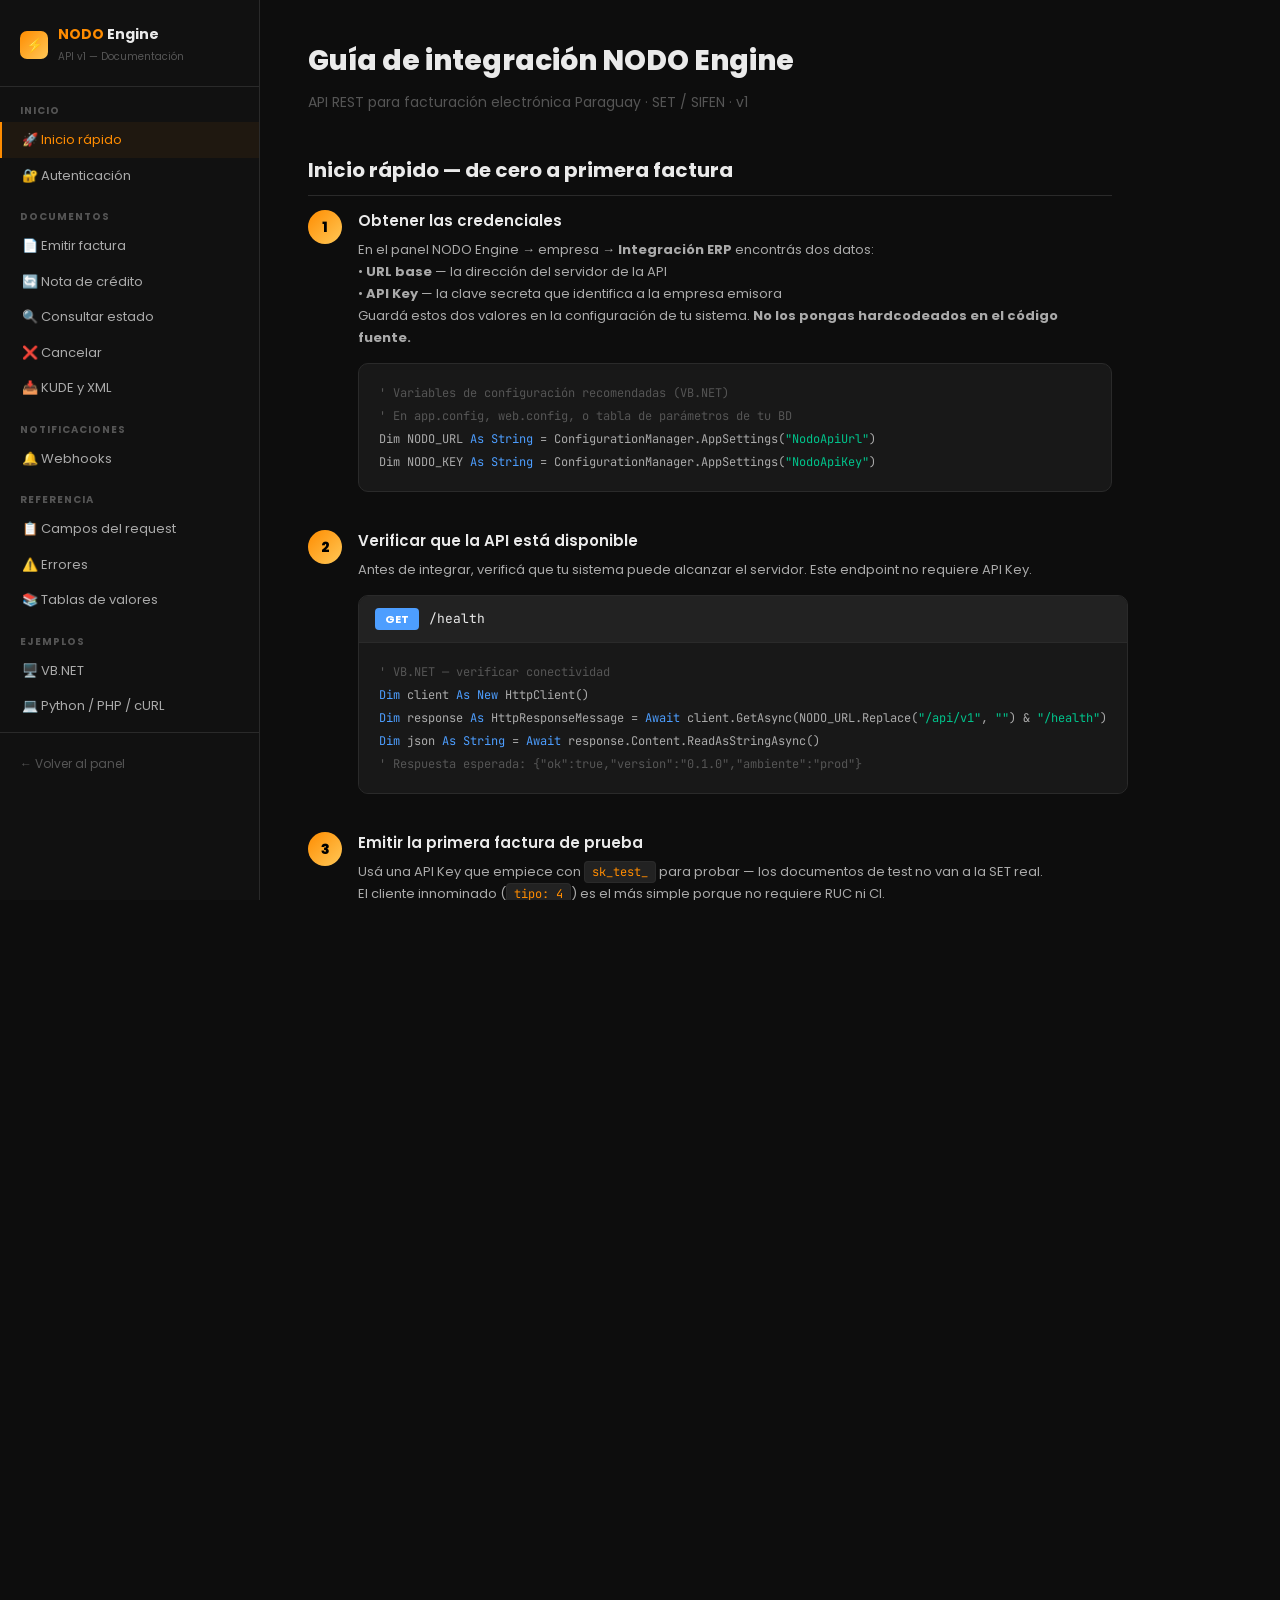
==== integracion.html @ 3a56aa14 "23212 123123123" ====
<!DOCTYPE html>
<html lang="es" data-theme="dark">
<head>
<meta charset="UTF-8">
<meta name="viewport" content="width=device-width, initial-scale=1.0">
<title>NODO Engine — Guía de integración para desarrolladores</title>
<link rel="stylesheet" href="../css/theme.css">
<link rel="stylesheet" href="../css/base.css">
<link rel="stylesheet" href="../css/layout.css">
<style>
body { overflow:auto }
.doc-layout { display:flex; min-height:100vh }
.doc-sidebar {
  width:260px; flex-shrink:0;
  background:var(--bg2); border-right:1px solid var(--border);
  position:sticky; top:0; height:100vh; overflow-y:auto;
  padding:24px 0;
}
.doc-sidebar-logo {
  padding:0 20px 20px; border-bottom:1px solid var(--border);
  font-weight:700; font-size:14px; display:flex; align-items:center; gap:10px;
}
.doc-sidebar-logo span { color:var(--orange) }
.doc-nav-group { padding:16px 20px 4px; font-size:10px; font-weight:700;
  color:var(--text3); text-transform:uppercase; letter-spacing:.1em }
.doc-nav-item {
  display:block; padding:8px 20px; font-size:13px; color:var(--text2);
  cursor:pointer; border-left:2px solid transparent; transition:.12s;
  text-decoration:none;
}
.doc-nav-item:hover { color:var(--text); background:var(--bg3) }
.doc-nav-item.on { color:var(--orange); border-left-color:var(--orange); background:rgba(255,140,0,.06) }
.doc-content { flex:1; max-width:900px; padding:40px 48px 80px; }
.doc-section { display:none }
.doc-section.on { display:block }
h1 { font-size:28px; font-weight:800; margin-bottom:8px }
h2 { font-size:20px; font-weight:700; margin:40px 0 14px; padding-bottom:10px;
  border-bottom:1px solid var(--border) }
h3 { font-size:15px; font-weight:600; margin:24px 0 10px; color:var(--text) }
h4 { font-size:13px; font-weight:600; margin:18px 0 8px; color:var(--text2) }
p { font-size:14px; color:var(--text2); line-height:1.8; margin-bottom:14px }
ul,ol { padding-left:20px; margin-bottom:14px }
li { font-size:14px; color:var(--text2); line-height:1.9; margin-bottom:2px }
li strong { color:var(--text) }
a { color:var(--orange) }
code {
  font-family:'JetBrains Mono',monospace; font-size:12px;
  background:var(--bg4); border:1px solid var(--border);
  border-radius:4px; padding:2px 7px; color:var(--orange)
}
.endpoint {
  background:var(--bg3); border:1px solid var(--border);
  border-radius:10px; overflow:hidden; margin:14px 0
}
.endpoint-head {
  display:flex; align-items:center; gap:10px;
  padding:12px 16px; border-bottom:1px solid var(--border);
  background:var(--bg4)
}
.method {
  font-size:11px; font-weight:700; padding:3px 10px; border-radius:4px
}
.method-post { background:var(--orange); color:#000 }
.method-get  { background:var(--blue);   color:#fff }
.method-del  { background:var(--red);    color:#fff }
.endpoint-url { font-family:'JetBrains Mono',monospace; font-size:13px; color:var(--text) }
pre {
  background:var(--bg3); border:1px solid var(--border);
  border-radius:10px; padding:18px 20px;
  font-family:'JetBrains Mono',monospace; font-size:12px;
  line-height:1.9; color:var(--text2); overflow-x:auto; margin:14px 0
}
pre.in-endpoint { margin:0; border:none; border-radius:0; background:var(--bg3) }
.c  { color:var(--text3) }
.k  { color:var(--blue) }
.s  { color:var(--green) }
.n  { color:var(--orange) }
.kw { color:#C792EA }
table { width:100%; border-collapse:collapse; margin:14px 0; font-size:13px }
thead th { text-align:left; padding:10px 14px; font-size:11px; font-weight:700;
  text-transform:uppercase; letter-spacing:.06em; color:var(--text3);
  background:var(--bg4); border-bottom:1px solid var(--border) }
tbody td { padding:11px 14px; border-bottom:1px solid var(--border); color:var(--text2); line-height:1.6 }
tbody tr:last-child td { border-bottom:none }
.badge-req { background:rgba(255,77,77,.15); color:var(--red);
  font-size:11px; padding:2px 7px; border-radius:4px; font-weight:600 }
.badge-opt { background:var(--bg4); color:var(--text3);
  font-size:11px; padding:2px 7px; border-radius:4px }
.info { background:var(--blue-bg); border:1px solid rgba(77,158,255,.2);
  border-radius:8px; padding:14px 16px; margin:14px 0; font-size:13px;
  color:var(--text2); line-height:1.7 }
.warn { background:var(--yellow-bg); border:1px solid rgba(255,200,87,.2);
  border-radius:8px; padding:14px 16px; margin:14px 0; font-size:13px;
  color:var(--text2); line-height:1.7 }
.ok   { background:var(--green-bg); border:1px solid rgba(0,196,140,.2);
  border-radius:8px; padding:14px 16px; margin:14px 0; font-size:13px;
  color:var(--text2); line-height:1.7 }
.err  { background:var(--red-bg); border:1px solid rgba(255,77,77,.2);
  border-radius:8px; padding:14px 16px; margin:14px 0; font-size:13px;
  color:var(--text2); line-height:1.7 }
.step { display:flex; gap:16px; margin-bottom:24px; align-items:flex-start }
.step-num {
  width:34px; height:34px; border-radius:50%; flex-shrink:0;
  background:linear-gradient(135deg,var(--orange),#FFC857);
  display:flex; align-items:center; justify-content:center;
  font-weight:800; font-size:14px; color:#000
}
.step-body { flex:1 }
.step-title { font-size:15px; font-weight:600; margin-bottom:6px }
.step-desc  { font-size:13px; color:var(--text2); line-height:1.7 }
.topbar {
  position:sticky; top:0; z-index:10;
  background:var(--bg2); border-bottom:1px solid var(--border);
  padding:0 20px; height:52px;
  display:flex; align-items:center; gap:14px
}
.topbar-title { font-size:13px; font-weight:600; color:var(--text) }
.topbar-back { font-size:12px; color:var(--text3); text-decoration:none }
.topbar-back:hover { color:var(--text) }
.lang-tabs { display:flex; gap:0; margin-bottom:0; border-bottom:1px solid var(--border) }
.lang-tab {
  padding:8px 16px; font-size:12px; font-weight:500; cursor:pointer;
  color:var(--text3); border-bottom:2px solid transparent; transition:.12s
}
.lang-tab:hover { color:var(--text2) }
.lang-tab.on { color:var(--orange); border-bottom-color:var(--orange) }
.lang-pane { display:none }
.lang-pane.on { display:block }
</style>
</head>
<body>

<div class="doc-layout">

  <!-- SIDEBAR -->
  <nav class="doc-sidebar">
    <div class="doc-sidebar-logo">
      <div style="width:28px;height:28px;background:linear-gradient(135deg,#FF8C00,#FFC857);border-radius:7px;display:flex;align-items:center;justify-content:center;font-size:14px">⚡</div>
      <div><span>NODO</span> Engine<br><span style="font-size:10px;font-weight:400;color:var(--text3)">API v1 — Documentación</span></div>
    </div>

    <div class="doc-nav-group">Inicio</div>
    <a class="doc-nav-item on" onclick="showSection('s-inicio')">🚀 Inicio rápido</a>
    <a class="doc-nav-item" onclick="showSection('s-auth')">🔐 Autenticación</a>

    <div class="doc-nav-group">Documentos</div>
    <a class="doc-nav-item" onclick="showSection('s-factura')">📄 Emitir factura</a>
    <a class="doc-nav-item" onclick="showSection('s-nc')">🔄 Nota de crédito</a>
    <a class="doc-nav-item" onclick="showSection('s-consultar')">🔍 Consultar estado</a>
    <a class="doc-nav-item" onclick="showSection('s-cancelar')">❌ Cancelar</a>
    <a class="doc-nav-item" onclick="showSection('s-kude')">📥 KUDE y XML</a>

    <div class="doc-nav-group">Notificaciones</div>
    <a class="doc-nav-item" onclick="showSection('s-webhook')">🔔 Webhooks</a>

    <div class="doc-nav-group">Referencia</div>
    <a class="doc-nav-item" onclick="showSection('s-campos')">📋 Campos del request</a>
    <a class="doc-nav-item" onclick="showSection('s-errores')">⚠️ Errores</a>
    <a class="doc-nav-item" onclick="showSection('s-tipos')">📚 Tablas de valores</a>

    <div class="doc-nav-group">Ejemplos</div>
    <a class="doc-nav-item" onclick="showSection('s-vbnet')">🖥️ VB.NET</a>
    <a class="doc-nav-item" onclick="showSection('s-otros')">💻 Python / PHP / cURL</a>

    <div style="padding:20px;margin-top:8px;border-top:1px solid var(--border)">
      <a href="../panel.html" style="font-size:12px;color:var(--text3)">← Volver al panel</a>
    </div>
  </nav>

  <!-- CONTENT -->
  <main class="doc-content">

    <!-- ══════════════════════════ INICIO RÁPIDO ══════════════════════════ -->
    <div class="doc-section on" id="s-inicio">
      <h1>Guía de integración NODO Engine</h1>
      <p style="color:var(--text3);margin-bottom:32px">API REST para facturación electrónica Paraguay · SET / SIFEN · v1</p>

      <h2>Inicio rápido — de cero a primera factura</h2>

      <div class="step">
        <div class="step-num">1</div>
        <div class="step-body">
          <div class="step-title">Obtener las credenciales</div>
          <div class="step-desc">
            En el panel NODO Engine → empresa → <strong>Integración ERP</strong> encontrás dos datos:<br>
            • <strong>URL base</strong> — la dirección del servidor de la API<br>
            • <strong>API Key</strong> — la clave secreta que identifica a la empresa emisora<br>
            Guardá estos dos valores en la configuración de tu sistema. <strong>No los pongas hardcodeados en el código fuente.</strong>
          </div>
          <pre>
<span class="c">' Variables de configuración recomendadas (VB.NET)</span>
<span class="c">' En app.config, web.config, o tabla de parámetros de tu BD</span>
Dim NODO_URL <span class="k">As String</span> = ConfigurationManager.AppSettings(<span class="s">"NodoApiUrl"</span>)
Dim NODO_KEY <span class="k">As String</span> = ConfigurationManager.AppSettings(<span class="s">"NodoApiKey"</span>)</pre>
        </div>
      </div>

      <div class="step">
        <div class="step-num">2</div>
        <div class="step-body">
          <div class="step-title">Verificar que la API está disponible</div>
          <div class="step-desc">Antes de integrar, verificá que tu sistema puede alcanzar el servidor. Este endpoint no requiere API Key.</div>
          <div class="endpoint">
            <div class="endpoint-head">
              <span class="method method-get">GET</span>
              <span class="endpoint-url">/health</span>
            </div>
            <pre class="in-endpoint">
<span class="c">' VB.NET — verificar conectividad</span>
<span class="k">Dim</span> client <span class="k">As New</span> HttpClient()
<span class="k">Dim</span> response <span class="k">As</span> HttpResponseMessage = <span class="k">Await</span> client.GetAsync(NODO_URL.Replace(<span class="s">"/api/v1"</span>, <span class="s">""</span>) & <span class="s">"/health"</span>)
<span class="k">Dim</span> json <span class="k">As String</span> = <span class="k">Await</span> response.Content.ReadAsStringAsync()
<span class="c">' Respuesta esperada: {"ok":true,"version":"0.1.0","ambiente":"prod"}</span></pre>
          </div>
        </div>
      </div>

      <div class="step">
        <div class="step-num">3</div>
        <div class="step-body">
          <div class="step-title">Emitir la primera factura de prueba</div>
          <div class="step-desc">
            Usá una API Key que empiece con <code>sk_test_</code> para probar — los documentos de test no van a la SET real.<br>
            El cliente innominado (<code>tipo: 4</code>) es el más simple porque no requiere RUC ni CI.
          </div>
          <pre>
<span class="c">' VB.NET — factura mínima de prueba</span>
<span class="k">Dim</span> json <span class="k">As String</span> = <span class="s">"{""tipoDocumento"":1,""cliente"":{""tipo"":4},""items"":[{""descripcion"":""Prueba"",""cantidad"":1,""precioUnitario"":100000,""precioTotal"":100000,""tasaIVA"":10}],""referenciaExterna"":""PRUEBA-001""}"</span>
<span class="k">Dim</span> result <span class="k">As</span> JObject = <span class="k">Await</span> NodoPost(<span class="s">"/documentos/erp"</span>, json)
MessageBox.Show(<span class="s">"Estado: "</span> & result(<span class="s">"data"</span>)(<span class="s">"estado"</span>).ToString())</pre>
        </div>
      </div>

      <div class="step">
        <div class="step-num">4</div>
        <div class="step-body">
          <div class="step-title">Guardar el CDC y verificar el resultado</div>
          <div class="step-desc">
            Si el documento fue aprobado, la respuesta tiene un <code>cdc</code> de 44 dígitos. <strong>Guardalo en tu base de datos</strong> — es el identificador oficial ante la SET.
          </div>
          <pre>
<span class="c">' Estructura de respuesta exitosa</span>
{
  <span class="s">"ok"</span>: <span class="k">true</span>,
  <span class="s">"data"</span>: {
    <span class="s">"cdc"</span>:           <span class="s">"01803778760001002000001..."</span>,  <span class="c">// ← GUARDAR EN BD (44 dígitos)</span>
    <span class="s">"numero"</span>:        <span class="s">"001-002-0000001"</span>,            <span class="c">// Número visible en el KUDE</span>
    <span class="s">"estado"</span>:        <span class="s">"aprobado"</span>,                   <span class="c">// aprobado | rechazado | pendiente</span>
    <span class="s">"sifen_codigo"</span>:  <span class="s">"0260"</span>,                       <span class="c">// 0260 = SET aprobó</span>
    <span class="s">"sifen_mensaje"</span>: <span class="s">"Documento aprobado"</span>
  }
}</pre>
        </div>
      </div>

      <div class="ok">
        <strong>✅ Si llegaste hasta acá, la integración básica está funcionando.</strong> Navegá por el menú de la izquierda para ver todos los endpoints en detalle, el manejo de errores y los ejemplos completos en VB.NET.
      </div>
    </div>

    <!-- ══════════════════════════ AUTENTICACIÓN ══════════════════════════ -->
    <div class="doc-section" id="s-auth">
      <h1>Autenticación</h1>

      <p>Todos los endpoints (excepto <code>/health</code>) requieren una API Key válida. La clave se envía como header HTTP en cada request.</p>

      <h3>Header obligatorio</h3>
      <pre>X-API-Key: sk_live_XXXXXXXXXXXXXXXX</pre>

      <div class="warn">
        <strong>⚠️ La API Key es secreta.</strong> No la incluyas en logs, no la expongas en el frontend web, no la hardcodees en el código fuente. Guardala en variables de entorno, app.config cifrado, o una tabla de parámetros de tu base de datos.
      </div>

      <h3>Tipos de API Key</h3>
      <table>
        <thead><tr><th>Prefijo</th><th>Ambiente</th><th>Descripción</th></tr></thead>
        <tbody>
          <tr><td><code>sk_test_</code></td><td>Test / Pruebas</td><td>Los documentos se validan localmente pero NO se envían a la SET. Usar para desarrollo y pruebas de integración.</td></tr>
          <tr><td><code>sk_live_</code></td><td>Producción</td><td>Los documentos se envían a la SET real y quedan registrados oficialmente. Usar solo cuando la integración esté probada.</td></tr>
        </tbody>
      </table>

      <h3>Implementación en VB.NET</h3>
      <p>Lo más práctico es crear una clase helper que maneje todas las llamadas a la API:</p>
      <pre>
<span class="c">' NodoApiClient.vb — Clase helper para llamadas a NODO Engine</span>
<span class="k">Imports</span> System.Net.Http
<span class="k">Imports</span> System.Net.Http.Headers
<span class="k">Imports</span> Newtonsoft.Json.Linq

<span class="k">Public Class</span> NodoApiClient

    <span class="k">Private Shared ReadOnly</span> _http <span class="k">As New</span> HttpClient()
    <span class="k">Private Shared</span> _baseUrl <span class="k">As String</span>
    <span class="k">Private Shared</span> _apiKey  <span class="k">As String</span>

    <span class="k">Public Shared Sub</span> Inicializar(baseUrl <span class="k">As String</span>, apiKey <span class="k">As String</span>)
        _baseUrl = baseUrl.TrimEnd(<span class="s">"/"c</span>)
        _apiKey  = apiKey
        _http.DefaultRequestHeaders.Clear()
        _http.DefaultRequestHeaders.Add(<span class="s">"X-API-Key"</span>, _apiKey)
        _http.Timeout = TimeSpan.FromSeconds(30)
    <span class="k">End Sub</span>

    <span class="c">' POST — envía JSON y retorna el objeto "data" de la respuesta</span>
    <span class="k">Public Shared Async Function</span> Post(endpoint <span class="k">As String</span>, payload <span class="k">As Object</span>) <span class="k">As Task(Of JObject)</span>
        <span class="k">Dim</span> json    <span class="k">As String</span>          = Newtonsoft.Json.JsonConvert.SerializeObject(payload)
        <span class="k">Dim</span> content <span class="k">As New</span> StringContent(json, System.Text.Encoding.UTF8, <span class="s">"application/json"</span>)
        <span class="k">Dim</span> res     <span class="k">As</span> HttpResponseMessage = <span class="k">Await</span> _http.PostAsync(_baseUrl & endpoint, content)
        <span class="k">Return Await</span> ParseResponse(res)
    <span class="k">End Function</span>

    <span class="c">' GET — retorna el objeto "data"</span>
    <span class="k">Public Shared Async Function</span> [Get](endpoint <span class="k">As String</span>) <span class="k">As Task(Of JObject)</span>
        <span class="k">Dim</span> res <span class="k">As</span> HttpResponseMessage = <span class="k">Await</span> _http.GetAsync(_baseUrl & endpoint)
        <span class="k">Return Await</span> ParseResponse(res)
    <span class="k">End Function</span>

    <span class="c">' GET binario — para descargar PDF/XML</span>
    <span class="k">Public Shared Async Function</span> GetBytes(endpoint <span class="k">As String</span>) <span class="k">As Task(Of Byte())</span>
        <span class="k">Dim</span> res <span class="k">As</span> HttpResponseMessage = <span class="k">Await</span> _http.GetAsync(_baseUrl & endpoint)
        <span class="k">If Not</span> res.IsSuccessStatusCode <span class="k">Then</span>
            <span class="k">Throw New</span> Exception(<span class="s">"Error "</span> & res.StatusCode.ToString())
        <span class="k">End If</span>
        <span class="k">Return Await</span> res.Content.ReadAsByteArrayAsync()
    <span class="k">End Function</span>

    <span class="k">Private Shared Async Function</span> ParseResponse(res <span class="k">As</span> HttpResponseMessage) <span class="k">As Task(Of JObject)</span>
        <span class="k">Dim</span> body <span class="k">As String</span> = <span class="k">Await</span> res.Content.ReadAsStringAsync()
        <span class="k">Dim</span> obj  <span class="k">As</span> JObject = JObject.Parse(body)

        <span class="c">' Si hay error HTTP (4xx, 5xx)</span>
        <span class="k">If Not</span> res.IsSuccessStatusCode <span class="k">Then</span>
            <span class="k">Dim</span> msg <span class="k">As String</span> = obj(<span class="s">"error"</span>)?.ToString() ?? res.StatusCode.ToString()
            <span class="k">Throw New</span> Exception(<span class="s">"Error API: "</span> & msg)
        <span class="k">End If</span>

        <span class="k">Return</span> obj
    <span class="k">End Function</span>

<span class="k">End Class</span>

<span class="c">' Inicializar al arrancar la aplicación (Form_Load o Sub Main):</span>
NodoApiClient.Inicializar(
    ConfigurationManager.AppSettings(<span class="s">"NodoApiUrl"</span>),
    ConfigurationManager.AppSettings(<span class="s">"NodoApiKey"</span>)
)</pre>

      <div class="info">
        <strong>Dependencia requerida:</strong> esta clase usa <code>Newtonsoft.Json</code> para manejar JSON. Instalala vía NuGet: <code>Install-Package Newtonsoft.Json</code>. También podés usar <code>System.Text.Json</code> si preferís no agregar dependencias.
      </div>
    </div>

    <!-- ══════════════════════════ FACTURA ══════════════════════════ -->
    <div class="doc-section" id="s-factura">
      <h1>Emitir una factura electrónica</h1>
      <p>Este es el endpoint principal. Recibe los datos de la transacción, genera el XML según la norma SIFEN, lo firma digitalmente con el certificado del emisor y lo envía a la SET — todo en una sola llamada sincrónica.</p>

      <div class="endpoint">
        <div class="endpoint-head">
          <span class="method method-post">POST</span>
          <span class="endpoint-url">/api/v1/documentos/erp</span>
        </div>
      </div>

      <h3>Estructura del request</h3>
      <pre>
{
  <span class="c">// ── TIPO DE DOCUMENTO ──────────────────────────────────────────────────────</span>
  <span class="s">"tipoDocumento"</span>: 1,              <span class="c">// 1=Factura, 4=Autofactura, 5=NC, 6=ND, 7=Remisión</span>

  <span class="c">// ── FECHA Y CONDICIONES ─────────────────────────────────────────────────────</span>
  <span class="s">"fecha"</span>: <span class="s">"2025-04-03T10:30:00"</span>,  <span class="c">// ISO 8601. Si se omite, se usa la hora actual</span>
  <span class="s">"moneda"</span>: <span class="s">"PYG"</span>,                 <span class="c">// PYG (defecto) | USD | BRL | EUR | ARS</span>
  <span class="s">"condicionVenta"</span>: 1,             <span class="c">// 1=Contado (defecto) | 2=Crédito</span>

  <span class="c">// ── RECEPTOR ────────────────────────────────────────────────────────────────</span>
  <span class="s">"cliente"</span>: {
    <span class="s">"tipo"</span>: 1,                      <span class="c">// 1=RUC | 2=CI | 3=Pasaporte/extranjero | 4=Innominado</span>
    <span class="s">"documento"</span>: <span class="s">"80012345-6"</span>,     <span class="c">// RUC con dígito verificador. No enviar si tipo=4</span>
    <span class="s">"razonSocial"</span>: <span class="s">"Mi Empresa SA"</span>, <span class="c">// Nombre completo. No enviar si tipo=4</span>
    <span class="s">"email"</span>: <span class="s">"fe@empresa.py"</span>,       <span class="c">// Opcional — NODO envía el KUDE por email automáticamente</span>
    <span class="s">"telefono"</span>: <span class="s">"021555000"</span>,        <span class="c">// Opcional</span>
    <span class="s">"direccion"</span>: <span class="s">"Av. Principal 123"</span> <span class="c">// Opcional</span>
  },

  <span class="c">// ── LÍNEAS DE DETALLE ────────────────────────────────────────────────────────</span>
  <span class="s">"items"</span>: [
    {
      <span class="s">"descripcion"</span>: <span class="s">"Notebook HP 15"</span>,  <span class="c">// Descripción del bien o servicio</span>
      <span class="s">"cantidad"</span>: 2,                     <span class="c">// Puede ser decimal: 1.5</span>
      <span class="s">"precioUnitario"</span>: 2500000,          <span class="c">// Sin IVA incluido. Sin decimales en PYG.</span>
      <span class="s">"precioTotal"</span>: 5000000,            <span class="c">// cantidad × precioUnitario (el motor valida coherencia)</span>
      <span class="s">"tasaIVA"</span>: 10,                     <span class="c">// 0=Exento | 5=IVA 5% | 10=IVA 10%</span>
      <span class="s">"unidadMedida"</span>: 77,                <span class="c">// 77=Unidad (defecto) | 83=Servicio | ver tabla</span>
      <span class="s">"codigoProducto"</span>: <span class="s">"NB-HP-15"</span>      <span class="c">// Opcional — código interno del ERP</span>
    },
    {
      <span class="s">"descripcion"</span>: <span class="s">"Soporte técnico"</span>,
      <span class="s">"cantidad"</span>: 1,
      <span class="s">"precioUnitario"</span>: 500000,
      <span class="s">"precioTotal"</span>: 500000,
      <span class="s">"tasaIVA"</span>: 0                      <span class="c">// Exento de IVA — mismo comprobante puede tener distintas tasas</span>
    }
  ],

  <span class="c">// ── TRAZABILIDAD ─────────────────────────────────────────────────────────────</span>
  <span class="s">"referenciaExterna"</span>: <span class="s">"FAC-2025-0042"</span>, <span class="c">// Tu ID interno — se devuelve en el webhook</span>
  <span class="s">"webhookUrl"</span>: <span class="s">"https://mi-erp.py/webhook/nodo"</span> <span class="c">// Opcional — NODO notifica aquí cuando la SET responde</span>
}</pre>

      <h3>Ejemplo completo en VB.NET</h3>
      <pre>
<span class="k">Public Async Function</span> EmitirFactura(venta <span class="k">As</span> VentaDTO) <span class="k">As Task(Of ResultadoNodo)</span>
    <span class="c">' Construir el objeto a enviar</span>
    <span class="k">Dim</span> payload = <span class="k">New</span> With {
        .tipoDocumento  = 1,
        .fecha          = venta.Fecha.ToString(<span class="s">"yyyy-MM-ddTHH:mm:ss"</span>),
        .moneda         = <span class="s">"PYG"</span>,
        .condicionVenta = <span class="k">If</span>(venta.EsCredito, 2, 1),
        .cliente = <span class="k">New</span> With {
            .tipo       = venta.TipoDocCliente,  <span class="c">' 1=RUC, 2=CI, 4=Sin doc</span>
            .documento  = venta.RucCiCliente,
            .razonSocial = venta.NombreCliente,
            .email      = venta.EmailCliente      <span class="c">' NODO envía el KUDE por email</span>
        },
        .items = venta.Detalles.Select(<span class="k">Function</span>(d) <span class="k">New</span> With {
            .descripcion    = d.Descripcion,
            .cantidad       = d.Cantidad,
            .precioUnitario = d.PrecioUnitario,
            .precioTotal    = d.PrecioTotal,
            .tasaIVA        = d.TasaIVA,          <span class="c">' 0, 5 ó 10</span>
            .codigoProducto = d.CodigoInterno
        }).ToArray(),
        .referenciaExterna = venta.NroFacturaInterno,
        .webhookUrl        = ConfigurationManager.AppSettings(<span class="s">"NodoWebhookUrl"</span>)
    }

    <span class="k">Try</span>
        <span class="k">Dim</span> respuesta = <span class="k">Await</span> NodoApiClient.Post(<span class="s">"/documentos/erp"</span>, payload)
        <span class="k">Dim</span> data      = respuesta(<span class="s">"data"</span>)

        <span class="c">' Guardar el CDC en tu BD SIEMPRE — aunque sea rechazado</span>
        <span class="k">Dim</span> resultado <span class="k">As New</span> ResultadoNodo With {
            .CDC           = data(<span class="s">"cdc"</span>).ToString(),
            .Numero        = data(<span class="s">"numero"</span>).ToString(),
            .Estado        = data(<span class="s">"estado"</span>).ToString(),
            .SifenCodigo   = data(<span class="s">"sifen_codigo"</span>).ToString(),
            .SifenMensaje  = data(<span class="s">"sifen_mensaje"</span>).ToString()
        }

        <span class="c">' Actualizar en tu BD</span>
        FacturasDao.ActualizarCDC(venta.NroFacturaInterno, resultado.CDC, resultado.Estado)

        <span class="k">If</span> resultado.Estado = <span class="s">"aprobado"</span> <span class="k">Then</span>
            <span class="c">' Descargar y guardar el KUDE automáticamente</span>
            <span class="k">Await</span> DescargarYGuardarKude(resultado.CDC, venta.NroFacturaInterno)
        <span class="k">Else</span>
            <span class="c">' Documento rechazado — mostrar el motivo al usuario</span>
            MessageBox.Show(<span class="s">"SET rechazó el documento: "</span> & resultado.SifenMensaje,
                           <span class="s">"Factura rechazada"</span>, MessageBoxButtons.OK, MessageBoxIcon.Warning)
        <span class="k">End If</span>

        <span class="k">Return</span> resultado

    <span class="k">Catch</span> ex <span class="k">As</span> Exception
        <span class="c">' Error de red o de la API (4xx, 5xx)</span>
        LogError(ex.Message)
        MessageBox.Show(<span class="s">"Error al enviar factura: "</span> & ex.Message)
        <span class="k">Return Nothing</span>
    <span class="k">End Try</span>
<span class="k">End Function</span></pre>

      <div class="info">
        <strong>Importante sobre documentos rechazados:</strong> cuando la SET rechaza un documento, la API igualmente devuelve <code>HTTP 201</code> con <code>estado: "rechazado"</code>. El documento queda registrado con un número secuencial asignado. Si necesitás corregirlo, debés crear un documento nuevo (con nuevo número) — no se puede reenviar el mismo CDC.
      </div>
    </div>

    <!-- ══════════════════════════ NOTA DE CRÉDITO ══════════════════════════ -->
    <div class="doc-section" id="s-nc">
      <h1>Emitir una nota de crédito</h1>
      <p>La nota de crédito ajusta o anula parcial o totalmente una factura aprobada. Usa el mismo endpoint que la factura, con <code>tipoDocumento: 5</code> y referenciando la factura original con su CDC.</p>

      <div class="endpoint">
        <div class="endpoint-head">
          <span class="method method-post">POST</span>
          <span class="endpoint-url">/api/v1/documentos/erp</span>
        </div>
      </div>

      <h3>Request</h3>
      <pre>
{
  <span class="s">"tipoDocumento"</span>: 5,              <span class="c">// 5 = Nota de crédito electrónica</span>
  <span class="s">"fecha"</span>: <span class="s">"2025-04-05T09:00:00"</span>,
  <span class="s">"moneda"</span>: <span class="s">"PYG"</span>,

  <span class="c">// OBLIGATORIO: referencia a la factura original</span>
  <span class="s">"documentoAsociado"</span>: {
    <span class="s">"cdc"</span>: <span class="s">"01803778760001002000001..."</span>, <span class="c">// CDC de la factura original</span>
    <span class="s">"tipoDocumentoAsociado"</span>: 1       <span class="c">// 1 = Era una factura</span>
  },

  <span class="s">"motivoEmision"</span>: 1,              <span class="c">// Ver tabla de motivos abajo</span>

  <span class="c">// Mismo receptor que la factura original</span>
  <span class="s">"cliente"</span>: {
    <span class="s">"tipo"</span>: 1,
    <span class="s">"documento"</span>: <span class="s">"80012345-6"</span>,
    <span class="s">"razonSocial"</span>: <span class="s">"Mi Empresa SA"</span>
  },

  <span class="c">// Los ítems que se devuelven o ajustan</span>
  <span class="s">"items"</span>: [
    {
      <span class="s">"descripcion"</span>: <span class="s">"Devolución Notebook HP 15"</span>,
      <span class="s">"cantidad"</span>: 1,
      <span class="s">"precioUnitario"</span>: 2500000,
      <span class="s">"precioTotal"</span>: 2500000,
      <span class="s">"tasaIVA"</span>: 10
    }
  ],
  <span class="s">"referenciaExterna"</span>: <span class="s">"NC-2025-0001"</span>
}</pre>

      <h3>Motivos de emisión</h3>
      <table>
        <thead><tr><th>Código</th><th>Descripción</th></tr></thead>
        <tbody>
          <tr><td>1</td><td>Devolución de mercadería</td></tr>
          <tr><td>2</td><td>Anulación de factura</td></tr>
          <tr><td>3</td><td>Descuento aplicado</td></tr>
          <tr><td>4</td><td>Bonificación</td></tr>
          <tr><td>5</td><td>Crédito incobrable</td></tr>
          <tr><td>6</td><td>Recupero de costo</td></tr>
          <tr><td>7</td><td>Recupero de gasto</td></tr>
          <tr><td>8</td><td>Ajuste de precio</td></tr>
        </tbody>
      </table>

      <h3>Ejemplo en VB.NET</h3>
      <pre>
<span class="k">Public Async Function</span> EmitirNotaCredito(cdcFacturaOriginal <span class="k">As String</span>, devolucion <span class="k">As</span> DevolucionDTO) <span class="k">As Task(Of ResultadoNodo)</span>
    <span class="k">Dim</span> payload = <span class="k">New</span> With {
        .tipoDocumento = 5,
        .fecha         = DateTime.Now.ToString(<span class="s">"yyyy-MM-ddTHH:mm:ss"</span>),
        .moneda        = <span class="s">"PYG"</span>,
        .documentoAsociado = <span class="k">New</span> With {
            .cdc                    = cdcFacturaOriginal,
            .tipoDocumentoAsociado  = 1
        },
        .motivoEmision = devolucion.Motivo,  <span class="c">' 1=Devolución, 2=Anulación, etc.</span>
        .cliente = <span class="k">New</span> With {
            .tipo        = devolucion.TipoDocCliente,
            .documento   = devolucion.RucCiCliente,
            .razonSocial = devolucion.NombreCliente
        },
        .items = devolucion.Items.Select(<span class="k">Function</span>(i) <span class="k">New</span> With {
            .descripcion    = <span class="s">"Devolución: "</span> & i.Descripcion,
            .cantidad       = i.CantidadDevuelta,
            .precioUnitario = i.PrecioUnitario,
            .precioTotal    = i.PrecioUnitario * i.CantidadDevuelta,
            .tasaIVA        = i.TasaIVA
        }).ToArray(),
        .referenciaExterna = devolucion.NroInternoNC
    }

    <span class="k">Return Await</span> EnviarDocumento(payload)
<span class="k">End Function</span></pre>
    </div>

    <!-- ══════════════════════════ CONSULTAR ══════════════════════════ -->
    <div class="doc-section" id="s-consultar">
      <h1>Consultar estado de un documento</h1>

      <h3>Por CDC</h3>
      <div class="endpoint">
        <div class="endpoint-head">
          <span class="method method-get">GET</span>
          <span class="endpoint-url">/api/v1/documentos/{cdc}</span>
        </div>
      </div>
      <pre>
<span class="c">' VB.NET</span>
<span class="k">Dim</span> data = <span class="k">Await</span> NodoApiClient.[Get](<span class="s">"/documentos/"</span> & cdc)
<span class="k">Dim</span> estado = data(<span class="s">"data"</span>)(<span class="s">"estado"</span>).ToString()
<span class="c">' estados posibles: "aprobado" | "rechazado" | "pendiente" | "cancelado"</span></pre>

      <h3>Por referencia externa (tu ID interno)</h3>
      <div class="endpoint">
        <div class="endpoint-head">
          <span class="method method-get">GET</span>
          <span class="endpoint-url">/api/v1/documentos?referenciaExterna=FAC-2025-0042</span>
        </div>
      </div>

      <h3>Con filtros</h3>
      <pre>
<span class="c">' Filtros disponibles en la query string:</span>
GET /api/v1/documentos?estado=rechazado
GET /api/v1/documentos?tipo=5               <span class="c">// Solo notas de crédito</span>
GET /api/v1/documentos?desde=2025-04-01&hasta=2025-04-30
GET /api/v1/documentos?limit=50&offset=0   <span class="c">// Paginación (defecto: limit=20)</span></pre>

      <h3>Respuesta</h3>
      <pre>
{
  <span class="s">"ok"</span>: <span class="k">true</span>,
  <span class="s">"data"</span>: {
    <span class="s">"cdc"</span>:           <span class="s">"01803778760001002000001..."</span>,
    <span class="s">"numero"</span>:        <span class="s">"001-002-0000001"</span>,
    <span class="s">"tipo"</span>:          1,
    <span class="s">"estado"</span>:        <span class="s">"aprobado"</span>,
    <span class="s">"sifen_codigo"</span>:  <span class="s">"0260"</span>,
    <span class="s">"sifen_mensaje"</span>: <span class="s">"Documento aprobado"</span>,
    <span class="s">"monto_total"</span>:   5200000,
    <span class="s">"monto_iva_10"</span>:  472727,   <span class="c">// monto_total / 11</span>
    <span class="s">"monto_iva_5"</span>:   9524,     <span class="c">// monto_total / 21</span>
    <span class="s">"receptor_razon"</span>:<span class="s">"Mi Empresa SA"</span>,
    <span class="s">"receptor_doc"</span>:  <span class="s">"80012345-6"</span>,
    <span class="s">"creado_en"</span>:     <span class="s">"2025-04-03T10:30:45Z"</span>
  }
}</pre>
    </div>

    <!-- ══════════════════════════ CANCELAR ══════════════════════════ -->
    <div class="doc-section" id="s-cancelar">
      <h1>Cancelar un documento aprobado</h1>
      <p>Solo se pueden cancelar documentos con <code>estado: "aprobado"</code>. La cancelación se registra en la SET.</p>

      <div class="endpoint">
        <div class="endpoint-head">
          <span class="method method-post">POST</span>
          <span class="endpoint-url">/api/v1/documentos/{cdc}/cancelar</span>
        </div>
      </div>

      <pre>
<span class="c">// Body:</span>
{ <span class="s">"motivo"</span>: <span class="s">"Error en datos del cliente"</span> }

<span class="c">// Respuesta:</span>
{ <span class="s">"ok"</span>: <span class="k">true</span>, <span class="s">"data"</span>: { <span class="s">"cdc"</span>: <span class="s">"..."</span>, <span class="s">"estado"</span>: <span class="s">"cancelado"</span> } }</pre>

      <h3>VB.NET</h3>
      <pre>
<span class="k">Public Async Function</span> CancelarDocumento(cdc <span class="k">As String</span>, motivo <span class="k">As String</span>) <span class="k">As Task(Of Boolean)</span>
    <span class="k">Try</span>
        <span class="k">Dim</span> payload = <span class="k">New</span> With { .motivo = motivo }
        <span class="k">Dim</span> resp    = <span class="k">Await</span> NodoApiClient.Post(<span class="s">"/documentos/"</span> & cdc & <span class="s">"/cancelar"</span>, payload)
        <span class="k">Return</span> resp(<span class="s">"ok"</span>).Value(<span class="k">Of Boolean</span>)()
    <span class="k">Catch</span> ex <span class="k">As</span> Exception
        MessageBox.Show(<span class="s">"Error cancelando: "</span> & ex.Message)
        <span class="k">Return False</span>
    <span class="k">End Try</span>
<span class="k">End Function</span></pre>
    </div>

    <!-- ══════════════════════════ KUDE Y XML ══════════════════════════ -->
    <div class="doc-section" id="s-kude">
      <h1>Descargar KUDE (PDF) y XML firmado</h1>
      <p>Solo disponible para documentos con <code>estado: "aprobado"</code>. Ambos endpoints devuelven el archivo binario directamente.</p>

      <div class="warn">
        <strong>⚠️ Estos endpoints no son URLs públicas.</strong> Requieren el header <code>X-API-Key</code> igual que el resto. No funcionan abriéndolos directo en el browser sin autenticación.
      </div>

      <h3>Descargar KUDE en PDF</h3>
      <div class="endpoint">
        <div class="endpoint-head">
          <span class="method method-get">GET</span>
          <span class="endpoint-url">/api/v1/documentos/{cdc}/kude?formato=a4</span>
        </div>
      </div>
      <p>Parámetro <code>formato</code>: <code>a4</code> (defecto) · <code>carta</code> · <code>ticket</code></p>

      <h3>Descargar XML firmado</h3>
      <div class="endpoint">
        <div class="endpoint-head">
          <span class="method method-get">GET</span>
          <span class="endpoint-url">/api/v1/documentos/{cdc}/xml</span>
        </div>
      </div>

      <h3>VB.NET — descargar KUDE y guardarlo o mostrarlo</h3>
      <pre>
<span class="c">' Opción 1: Guardar el PDF en disco</span>
<span class="k">Public Async Sub</span> GuardarKudeEnDisco(cdc <span class="k">As String</span>, rutaArchivo <span class="k">As String</span>)
    <span class="k">Dim</span> bytes() <span class="k">As Byte</span> = <span class="k">Await</span> NodoApiClient.GetBytes(<span class="s">"/documentos/"</span> & cdc & <span class="s">"/kude?formato=a4"</span>)
    File.WriteAllBytes(rutaArchivo, bytes)
    <span class="c">' Ej: "C:\Facturas\KUDE-001-002-0000001.pdf"</span>
<span class="k">End Sub</span>

<span class="c">' Opción 2: Abrir el PDF en el visor predeterminado del sistema</span>
<span class="k">Public Async Sub</span> AbrirKude(cdc <span class="k">As String</span>)
    <span class="k">Dim</span> bytes()  <span class="k">As Byte</span>  = <span class="k">Await</span> NodoApiClient.GetBytes(<span class="s">"/documentos/"</span> & cdc & <span class="s">"/kude?formato=a4"</span>)
    <span class="k">Dim</span> tempPath <span class="k">As String</span> = Path.Combine(Path.GetTempPath(), cdc & <span class="s">".pdf"</span>)
    File.WriteAllBytes(tempPath, bytes)
    Process.Start(tempPath)  <span class="c">' Abre con Adobe Reader, Foxit, etc.</span>
<span class="k">End Sub</span>

<span class="c">' Opción 3: Mostrar en un PictureBox o WebBrowser dentro del formulario</span>
<span class="k">Public Async Sub</span> MostrarKudeEnFormulario(cdc <span class="k">As String</span>, viewer <span class="k">As</span> WebBrowser)
    <span class="k">Dim</span> bytes()  <span class="k">As Byte</span>  = <span class="k">Await</span> NodoApiClient.GetBytes(<span class="s">"/documentos/"</span> & cdc & <span class="s">"/kude?formato=a4"</span>)
    <span class="k">Dim</span> tempPath <span class="k">As String</span> = Path.Combine(Path.GetTempPath(), cdc & <span class="s">".pdf"</span>)
    File.WriteAllBytes(tempPath, bytes)
    viewer.Navigate(tempPath)
<span class="k">End Sub</span>

<span class="c">' Opción 4: Enviar el PDF por email desde tu sistema</span>
<span class="k">Public Async Sub</span> EnviarKudePorEmail(cdc <span class="k">As String</span>, destinatario <span class="k">As String</span>)
    <span class="k">Dim</span> bytes() <span class="k">As Byte</span> = <span class="k">Await</span> NodoApiClient.GetBytes(<span class="s">"/documentos/"</span> & cdc & <span class="s">"/kude?formato=a4"</span>)
    <span class="k">Dim</span> mail    <span class="k">As New</span> MailMessage()
    mail.To.Add(destinatario)
    mail.Subject    = <span class="s">"Factura electrónica"</span>
    mail.Attachments.Add(<span class="k">New</span> Attachment(<span class="k">New</span> MemoryStream(bytes), <span class="s">"factura.pdf"</span>, <span class="s">"application/pdf"</span>))
    <span class="c">' ... enviar con SmtpClient</span>
<span class="k">End Sub</span></pre>

      <div class="info">
        <strong>Tip:</strong> si el campo <code>cliente.email</code> se incluyó al emitir el documento, NODO Engine envía automáticamente el KUDE por email al cliente al momento de la aprobación. No necesitás descargarlo y reenviarlo manualmente.
      </div>
    </div>

    <!-- ══════════════════════════ WEBHOOKS ══════════════════════════ -->
    <div class="doc-section" id="s-webhook">
      <h1>Webhooks — notificaciones automáticas</h1>
      <p>Si al emitir el documento incluís el campo <code>webhookUrl</code>, NODO hace un POST a esa URL cuando la SET responde. Así tu sistema se actualiza en tiempo real sin tener que hacer polling.</p>

      <h3>Payload que recibe tu endpoint</h3>
      <pre>
{
  <span class="s">"evento"</span>:    <span class="s">"de.aprobado"</span>,         <span class="c">// de.aprobado | de.rechazado | de.cancelado</span>
  <span class="s">"timestamp"</span>: <span class="s">"2025-04-03T10:30:45Z"</span>,
  <span class="s">"documento"</span>: {
    <span class="s">"id"</span>:                <span class="s">"uuid-interno"</span>,
    <span class="s">"cdc"</span>:               <span class="s">"01803778760001002000001..."</span>,
    <span class="s">"numero"</span>:            <span class="s">"001-002-0000001"</span>,
    <span class="s">"tipoDocumento"</span>:     1,
    <span class="s">"estado"</span>:            <span class="s">"aprobado"</span>,
    <span class="s">"referenciaExterna"</span>: <span class="s">"FAC-2025-0042"</span>,  <span class="c">// ← con esto actualizás tu BD</span>
    <span class="s">"receptor"</span>: {
      <span class="s">"documento"</span>:   <span class="s">"80012345-6"</span>,
      <span class="s">"razonSocial"</span>: <span class="s">"Mi Empresa SA"</span>
    },
    <span class="s">"montoTotal"</span>:  5200000,
    <span class="s">"montoIVA10"</span>:  472727,
    <span class="s">"sifen"</span>: {
      <span class="s">"codigo"</span>:  <span class="s">"0260"</span>,
      <span class="s">"mensaje"</span>: <span class="s">"Documento aprobado"</span>
    }
  }
}</pre>

      <h3>Implementar el endpoint webhook en VB.NET (ASP.NET WebAPI)</h3>
      <pre>
<span class="c">' WebhookController.vb</span>
<Public Class</span> WebhookController
    <span class="k">Inherits</span> ApiController

    <HttpPost>
    <Route(<span class="s">"webhook/nodo"</span>)>
    <span class="k">Public Async Function</span> RecibirWebhook(payload <span class="k">As</span> JObject) <span class="k">As Task(Of IHttpActionResult)</span>

        <span class="c">' PASO 1: Responder 200 INMEDIATAMENTE (antes de procesar)</span>
        <span class="c">' NODO considera el webhook como fallido si no responde en 10 segundos</span>
        <span class="k">Dim</span> response = Ok()
        Task.Run(<span class="k">Sub</span>() ProcesarWebhookAsync(payload))  <span class="c">' Procesar en background</span>
        <span class="k">Return</span> response

    <span class="k">End Function</span>

    <span class="k">Private Async Sub</span> ProcesarWebhookAsync(payload <span class="k">As</span> JObject)
        <span class="k">Try</span>
            <span class="k">Dim</span> evento     <span class="k">As String</span> = payload(<span class="s">"evento"</span>).ToString()
            <span class="k">Dim</span> documento           = payload(<span class="s">"documento"</span>)
            <span class="k">Dim</span> cdc        <span class="k">As String</span> = documento(<span class="s">"cdc"</span>).ToString()
            <span class="k">Dim</span> refExterna <span class="k">As String</span> = documento(<span class="s">"referenciaExterna"</span>)?.ToString()
            <span class="k">Dim</span> estado     <span class="k">As String</span> = documento(<span class="s">"estado"</span>).ToString()

            <span class="k">Select Case</span> evento
                <span class="k">Case</span> <span class="s">"de.aprobado"</span>
                    <span class="c">' Actualizar estado en tu BD usando la referencia interna</span>
                    <span class="c">' IMPORTANTE: usar refExterna como clave para evitar duplicados</span>
                    FacturasDao.ActualizarEstado(refExterna, cdc, <span class="s">"APROBADA"</span>)

                <span class="k">Case</span> <span class="s">"de.rechazado"</span>
                    <span class="k">Dim</span> motivo = documento(<span class="s">"sifen"</span>)(<span class="s">"mensaje"</span>).ToString()
                    FacturasDao.ActualizarEstado(refExterna, cdc, <span class="s">"RECHAZADA"</span>, motivo)
                    <span class="c">' Notificar al usuario que debe corregir y reemitir</span>

                <span class="k">Case</span> <span class="s">"de.cancelado"</span>
                    FacturasDao.ActualizarEstado(refExterna, cdc, <span class="s">"CANCELADA"</span>)
            <span class="k">End Select</span>

        <span class="k">Catch</span> ex <span class="k">As</span> Exception
            LogError(<span class="s">"Error procesando webhook: "</span> & ex.Message)
        <span class="k">End Try</span>
    <span class="k">End Sub</span>

<span class="k">End Class</span></pre>

      <h3>Comportamiento de reintentos</h3>
      <table>
        <thead><tr><th>Intento</th><th>Delay</th><th>Condición</th></tr></thead>
        <tbody>
          <tr><td>1 (inmediato)</td><td>0s</td><td>Siempre</td></tr>
          <tr><td>2</td><td>10 segundos</td><td>Si el anterior falló o no respondió</td></tr>
          <tr><td>3</td><td>30 segundos</td><td>Si el anterior falló</td></tr>
          <tr><td>4</td><td>2 minutos</td><td>Si el anterior falló</td></tr>
          <tr><td>5</td><td>10 minutos</td><td>Si el anterior falló</td></tr>
        </tbody>
      </table>
      <div class="info">
        <strong>Idempotencia:</strong> por los reintentos, tu endpoint puede recibir el mismo webhook más de una vez. Usá el campo <code>cdc</code> o <code>referenciaExterna</code> como clave única para detectar y descartar duplicados antes de actualizar tu BD.
      </div>
    </div>

    <!-- ══════════════════════════ CAMPOS ══════════════════════════ -->
    <div class="doc-section" id="s-campos">
      <h1>Referencia completa de campos</h1>

      <h3>Campos raíz del request</h3>
      <table>
        <thead><tr><th>Campo</th><th>Tipo</th><th>Req.</th><th>Descripción</th></tr></thead>
        <tbody>
          <tr><td><code>tipoDocumento</code></td><td>number</td><td><span class="badge-req">SI</span></td><td>1=Factura · 4=Autofactura · 5=Nota crédito · 6=Nota débito · 7=Remisión</td></tr>
          <tr><td><code>fecha</code></td><td>string</td><td><span class="badge-opt">NO</span></td><td>ISO 8601: <code>2025-04-03T10:30:00</code>. Defecto: hora actual del servidor</td></tr>
          <tr><td><code>moneda</code></td><td>string</td><td><span class="badge-opt">NO</span></td><td>PYG (defecto) · USD · BRL · EUR · ARS</td></tr>
          <tr><td><code>condicionVenta</code></td><td>number</td><td><span class="badge-opt">NO</span></td><td>1=Contado (defecto) · 2=Crédito</td></tr>
          <tr><td><code>referenciaExterna</code></td><td>string</td><td><span class="badge-opt">NO</span></td><td>Tu ID interno (nro. factura del ERP). Se devuelve en el webhook para identificar el documento.</td></tr>
          <tr><td><code>webhookUrl</code></td><td>string</td><td><span class="badge-opt">NO</span></td><td>URL HTTPS donde NODO notifica el resultado. Debe responder HTTP 200.</td></tr>
          <tr><td><code>documentoAsociado.cdc</code></td><td>string</td><td>NC/ND</td><td>CDC del documento original. Obligatorio para notas de crédito/débito.</td></tr>
          <tr><td><code>motivoEmision</code></td><td>number</td><td>NC/ND</td><td>Ver tabla de motivos en la sección Nota de crédito.</td></tr>
        </tbody>
      </table>

      <h3>Objeto <code>cliente</code></h3>
      <table>
        <thead><tr><th>Campo</th><th>Tipo</th><th>Req.</th><th>Descripción</th></tr></thead>
        <tbody>
          <tr><td><code>tipo</code></td><td>number</td><td><span class="badge-req">SI</span></td><td>1=RUC · 2=Cédula paraguaya · 3=Pasaporte/extranjero · 4=Sin documento (innominado)</td></tr>
          <tr><td><code>documento</code></td><td>string</td><td>Si tipo≠4</td><td>RUC: <code>80012345-6</code> (con dígito). CI: <code>4567890</code> (sin puntos). Pasaporte: tal cual.</td></tr>
          <tr><td><code>razonSocial</code></td><td>string</td><td>Si tipo≠4</td><td>Nombre completo o razón social del receptor.</td></tr>
          <tr><td><code>email</code></td><td>string</td><td><span class="badge-opt">NO</span></td><td>Si se incluye, NODO envía el KUDE en PDF automáticamente al aprobarse (requiere SMTP configurado).</td></tr>
          <tr><td><code>telefono</code></td><td>string</td><td><span class="badge-opt">NO</span></td><td>Teléfono del receptor.</td></tr>
          <tr><td><code>direccion</code></td><td>string</td><td><span class="badge-opt">NO</span></td><td>Dirección del receptor.</td></tr>
        </tbody>
      </table>

      <h3>Objeto <code>items[]</code></h3>
      <table>
        <thead><tr><th>Campo</th><th>Tipo</th><th>Req.</th><th>Descripción</th></tr></thead>
        <tbody>
          <tr><td><code>descripcion</code></td><td>string</td><td><span class="badge-req">SI</span></td><td>Descripción del bien o servicio.</td></tr>
          <tr><td><code>cantidad</code></td><td>number</td><td><span class="badge-req">SI</span></td><td>Puede ser decimal: <code>1.5</code>, <code>0.25</code>.</td></tr>
          <tr><td><code>precioUnitario</code></td><td>number</td><td><span class="badge-req">SI</span></td><td>Precio por unidad <strong>sin IVA incluido</strong>. Sin decimales en guaraníes.</td></tr>
          <tr><td><code>precioTotal</code></td><td>number</td><td><span class="badge-req">SI</span></td><td>cantidad × precioUnitario. El motor verifica coherencia y rechaza si hay diferencia.</td></tr>
          <tr><td><code>tasaIVA</code></td><td>number</td><td><span class="badge-req">SI</span></td><td>0=Exento · 5=IVA 5% · 10=IVA 10%. Un mismo comprobante puede tener ítems con distintas tasas.</td></tr>
          <tr><td><code>unidadMedida</code></td><td>number</td><td><span class="badge-opt">NO</span></td><td>Código SET. Defecto: 77 (Unidad). Ver tabla de unidades abajo.</td></tr>
          <tr><td><code>codigoProducto</code></td><td>string</td><td><span class="badge-opt">NO</span></td><td>Código interno del ERP. No afecta el XML — solo para trazabilidad.</td></tr>
          <tr><td><code>descuento</code></td><td>number</td><td><span class="badge-opt">NO</span></td><td>Monto del descuento aplicado al ítem.</td></tr>
        </tbody>
      </table>
    </div>

    <!-- ══════════════════════════ ERRORES ══════════════════════════ -->
    <div class="doc-section" id="s-errores">
      <h1>Manejo de errores</h1>

      <h3>Errores HTTP de la API NODO</h3>
      <table>
        <thead><tr><th>HTTP</th><th>Significado</th><th>Qué hacer</th></tr></thead>
        <tbody>
          <tr><td><code style="color:var(--red)">400</code></td><td>JSON inválido o campo obligatorio faltante</td><td>Revisar la estructura del body. El mensaje indica el campo exacto.</td></tr>
          <tr><td><code style="color:var(--red)">401</code></td><td>Header <code>X-API-Key</code> faltante o inválido</td><td>Verificar que se envía el header en cada request y que la key está activa.</td></tr>
          <tr><td><code style="color:var(--red)">403</code></td><td>Key revocada o sin permisos</td><td>Generar una nueva API Key desde el panel.</td></tr>
          <tr><td><code style="color:var(--yellow)">422</code></td><td>Datos inválidos (RUC mal formado, monto negativo, tasaIVA inválida)</td><td>Revisar los valores. El mensaje indica qué falló.</td></tr>
          <tr><td><code style="color:var(--yellow)">429</code></td><td>Rate limit: más de 100 requests por minuto</td><td>Implementar queue o throttling. Reintentar después de 60 segundos.</td></tr>
          <tr><td><code style="color:var(--red)">500</code></td><td>Error interno del servidor</td><td>Reintentar después de 30 segundos. Si persiste, contactar soporte con el timestamp.</td></tr>
        </tbody>
      </table>

      <div class="warn">
        <strong>⚠️ Diferencia importante:</strong> cuando la SET rechaza un documento, el HTTP status es <code>201</code> (no <code>4xx</code>), porque el documento sí fue procesado — simplemente quedó rechazado. Siempre verificar <code>data.estado</code> además del HTTP status.
      </div>

      <h3>Códigos de respuesta SET (en <code>data.sifen_codigo</code>)</h3>
      <table>
        <thead><tr><th>Código</th><th>Significado</th><th>Solución</th></tr></thead>
        <tbody>
          <tr><td><code style="color:var(--green)">0260</code></td><td style="color:var(--green)">✅ Aprobado</td><td>Entregar el KUDE al cliente.</td></tr>
          <tr><td><code style="color:var(--yellow)">0261</code></td><td style="color:var(--yellow)">⚠️ Aprobado con observaciones</td><td>Válido pero revisar el mensaje.</td></tr>
          <tr><td><code style="color:var(--red)">0300</code></td><td>Datos incorrectos</td><td>Revisar el campo indicado en <code>sifen_mensaje</code>. Corregir y reemitir con nuevo número.</td></tr>
          <tr><td><code style="color:var(--red)">0302</code></td><td>CSC inválido</td><td>Verificar el Código de Seguridad del Contribuyente en el panel → Configuración.</td></tr>
          <tr><td><code style="color:var(--red)">0303</code></td><td>Timbrado inactivo o vencido</td><td>Renovar el timbrado en Marangatú y actualizar en el panel.</td></tr>
          <tr><td><code style="color:var(--yellow)">0422</code></td><td>CDC duplicado</td><td>Ya fue procesado. No reintentar — consultar estado con el CDC existente.</td></tr>
          <tr><td><code style="color:var(--red)">0500</code></td><td>Error SET</td><td>Reintentar en 5-10 minutos.</td></tr>
        </tbody>
      </table>

      <h3>Estructura del error de la API</h3>
      <pre>
{
  <span class="s">"ok"</span>: <span class="k">false</span>,
  <span class="s">"error"</span>: <span class="s">"RUC del receptor inválido: formato incorrecto"</span>,
  <span class="s">"campo"</span>: <span class="s">"cliente.documento"</span>  <span class="c">// cuando aplica, indica el campo exacto</span>
}</pre>

      <h3>Manejo de errores en VB.NET</h3>
      <pre>
<span class="k">Try</span>
    <span class="k">Dim</span> resultado = <span class="k">Await</span> NodoApiClient.Post(<span class="s">"/documentos/erp"</span>, payload)
    <span class="k">Dim</span> data      = resultado(<span class="s">"data"</span>)

    <span class="k">Select Case</span> data(<span class="s">"estado"</span>).ToString()
        <span class="k">Case</span> <span class="s">"aprobado"</span>
            GuardarCDC(data(<span class="s">"cdc"</span>).ToString())
            MostrarExito()
        <span class="k">Case</span> <span class="s">"rechazado"</span>
            <span class="k">Dim</span> motivo = data(<span class="s">"sifen_mensaje"</span>).ToString()
            GuardarCDC(data(<span class="s">"cdc"</span>).ToString(), <span class="s">"RECHAZADO"</span>)
            MessageBox.Show(<span class="s">"SET rechazó: "</span> & motivo, <span class="s">"Atención"</span>, MessageBoxButtons.OK, MessageBoxIcon.Warning)
    <span class="k">End Select</span>

<span class="k">Catch</span> ex <span class="k">As</span> HttpRequestException
    <span class="c">' Sin conexión a internet o servidor caído</span>
    MessageBox.Show(<span class="s">"Sin conexión con el servidor NODO: "</span> & ex.Message)

<span class="k">Catch</span> ex <span class="k">As</span> Exception <span class="k">When</span> ex.Message.StartsWith(<span class="s">"Error API:"</span>)
    <span class="c">' Error 4xx de la API (datos inválidos, key incorrecta, etc.)</span>
    MessageBox.Show(ex.Message)

<span class="k">Catch</span> ex <span class="k">As</span> Exception
    <span class="c">' Cualquier otro error inesperado</span>
    LogError(ex)
    MessageBox.Show(<span class="s">"Error inesperado: "</span> & ex.Message)
<span class="k">End Try</span></pre>
    </div>

    <!-- ══════════════════════════ TABLAS ══════════════════════════ -->
    <div class="doc-section" id="s-tipos">
      <h1>Tablas de valores de referencia</h1>

      <h3>Unidades de medida (campo <code>unidadMedida</code>)</h3>
      <table>
        <thead><tr><th>Código</th><th>Descripción</th></tr></thead>
        <tbody>
          <tr><td>77</td><td>Unidad (defecto — para productos genéricos)</td></tr>
          <tr><td>83</td><td>Servicio</td></tr>
          <tr><td>57</td><td>Hora</td></tr>
          <tr><td>74</td><td>Kilowatt hora</td></tr>
          <tr><td>70</td><td>Litro</td></tr>
          <tr><td>78</td><td>Metro</td></tr>
          <tr><td>68</td><td>Metro cuadrado</td></tr>
          <tr><td>69</td><td>Metro cúbico</td></tr>
          <tr><td>79</td><td>Kilogramo</td></tr>
          <tr><td>76</td><td>Tonelada</td></tr>
          <tr><td>80</td><td>Caja</td></tr>
          <tr><td>81</td><td>Juego</td></tr>
          <tr><td>82</td><td>Fardo</td></tr>
        </tbody>
      </table>

      <h3>Tipos de contribuyente (campo <code>cliente.tipo</code>)</h3>
      <table>
        <thead><tr><th>Código</th><th>Descripción</th><th>Campo documento</th></tr></thead>
        <tbody>
          <tr><td>1</td><td>RUC paraguayo</td><td>Formato: <code>XXXXXXXX-D</code></td></tr>
          <tr><td>2</td><td>Cédula de identidad paraguaya</td><td>Solo números, sin puntos ni guiones</td></tr>
          <tr><td>3</td><td>Pasaporte u otro documento extranjero</td><td>Tal cual aparece en el documento</td></tr>
          <tr><td>4</td><td>Innominado / sin documento</td><td>No enviar el campo <code>documento</code></td></tr>
        </tbody>
      </table>

      <h3>Monedas</h3>
      <table>
        <thead><tr><th>Código</th><th>Moneda</th></tr></thead>
        <tbody>
          <tr><td>PYG</td><td>Guaraní paraguayo (defecto)</td></tr>
          <tr><td>USD</td><td>Dólar estadounidense</td></tr>
          <tr><td>BRL</td><td>Real brasileño</td></tr>
          <tr><td>EUR</td><td>Euro</td></tr>
          <tr><td>ARS</td><td>Peso argentino</td></tr>
        </tbody>
      </table>

      <h3>Cálculo del IVA</h3>
      <pre>
<span class="c">' El motor calcula el IVA automáticamente. Solo enviás precioTotal.</span>
<span class="c">' NO es necesario ni correcto enviar el monto del IVA.</span>

<span class="c">' Fórmula que usa el motor internamente:</span>
IVA 10% = precioTotal / 11
IVA  5% = precioTotal / 21
Exento  = 0

<span class="c">' Ejemplo en VB.NET (para mostrar en tu UI):</span>
<span class="k">Function</span> CalcularIVA(precioTotal <span class="k">As Decimal</span>, tasaIVA <span class="k">As Integer</span>) <span class="k">As Decimal</span>
    <span class="k">Select Case</span> tasaIVA
        <span class="k">Case</span> 10 : <span class="k">Return</span> Math.Round(precioTotal / 11, 0)
        <span class="k">Case</span>  5 : <span class="k">Return</span> Math.Round(precioTotal / 21, 0)
        <span class="k">Case</span>  0 : <span class="k">Return</span> 0
        <span class="k">Case Else</span> : <span class="k">Throw New</span> ArgumentException(<span class="s">"tasaIVA debe ser 0, 5 ó 10"</span>)
    <span class="k">End Select</span>
<span class="k">End Function</span></pre>
    </div>

    <!-- ══════════════════════════ VB.NET ══════════════════════════ -->
    <div class="doc-section" id="s-vbnet">
      <h1>Ejemplos completos en VB.NET</h1>

      <h3>Clase NodoApiClient completa (lista para usar)</h3>
      <p>Copiá esta clase en tu proyecto. Requiere el paquete NuGet <code>Newtonsoft.Json</code>.</p>
      <pre>
<span class="c">' ============================================================</span>
<span class="c">' NodoApiClient.vb — Cliente para NODO Engine API</span>
<span class="c">' Requiere: Newtonsoft.Json (NuGet)</span>
<span class="c">' ============================================================</span>
<span class="k">Imports</span> System.Net.Http
<span class="k">Imports</span> Newtonsoft.Json
<span class="k">Imports</span> Newtonsoft.Json.Linq

<span class="k">Public Class</span> NodoApiClient

    <span class="k">Private Shared ReadOnly</span> _http     <span class="k">As New</span> HttpClient() With { .Timeout = TimeSpan.FromSeconds(60) }
    <span class="k">Private Shared</span>          _baseUrl  <span class="k">As String</span>
    <span class="k">Private Shared</span>          _apiKey   <span class="k">As String</span>
    <span class="k">Private Shared</span>          _listo    <span class="k">As Boolean</span> = <span class="k">False</span>

    <span class="k">Public Shared Sub</span> Inicializar(baseUrl <span class="k">As String</span>, apiKey <span class="k">As String</span>)
        _baseUrl = baseUrl.TrimEnd(<span class="s">"/"c</span>)
        _apiKey  = apiKey
        _http.DefaultRequestHeaders.Remove(<span class="s">"X-API-Key"</span>)
        _http.DefaultRequestHeaders.Add(<span class="s">"X-API-Key"</span>, _apiKey)
        _listo = <span class="k">True</span>
    <span class="k">End Sub</span>

    <span class="c">' ── Verificar conectividad ──────────────────────────────────</span>
    <span class="k">Public Shared Async Function</span> VerificarConexion() <span class="k">As Task(Of Boolean)</span>
        <span class="k">Try</span>
            <span class="k">Dim</span> url = _baseUrl.Replace(<span class="s">"/api/v1"</span>, <span class="s">""</span>) & <span class="s">"/health"</span>
            <span class="k">Dim</span> res = <span class="k">Await</span> _http.GetAsync(url)
            <span class="k">Return</span> res.IsSuccessStatusCode
        <span class="k">Catch</span>
            <span class="k">Return False</span>
        <span class="k">End Try</span>
    <span class="k">End Function</span>

    <span class="c">' ── Emitir documento (factura, NC, etc.) ────────────────────</span>
    <span class="k">Public Shared Async Function</span> EmitirDocumento(payload <span class="k">As Object</span>) <span class="k">As Task(Of ResultadoNodo)</span>
        <span class="k">Dim</span> resp = <span class="k">Await</span> Post(<span class="s">"/documentos/erp"</span>, payload)
        <span class="k">Dim</span> d    = resp(<span class="s">"data"</span>)
        <span class="k">Return New</span> ResultadoNodo With {
            .CDC          = d(<span class="s">"cdc"</span>).ToString(),
            .Numero       = d(<span class="s">"numero"</span>).ToString(),
            .Estado       = d(<span class="s">"estado"</span>).ToString(),
            .SifenCodigo  = d(<span class="s">"sifen_codigo"</span>)?.ToString(),
            .SifenMensaje = d(<span class="s">"sifen_mensaje"</span>)?.ToString(),
            .Aprobado     = d(<span class="s">"estado"</span>).ToString() = <span class="s">"aprobado"</span>
        }
    <span class="k">End Function</span>

    <span class="c">' ── Consultar estado ────────────────────────────────────────</span>
    <span class="k">Public Shared Async Function</span> ConsultarPorCDC(cdc <span class="k">As String</span>) <span class="k">As Task(Of ResultadoNodo)</span>
        <span class="k">Dim</span> resp = <span class="k">Await</span> [Get](<span class="s">"/documentos/"</span> & cdc)
        <span class="k">Dim</span> d    = resp(<span class="s">"data"</span>)
        <span class="k">Return New</span> ResultadoNodo With {
            .CDC          = d(<span class="s">"cdc"</span>).ToString(),
            .Estado       = d(<span class="s">"estado"</span>).ToString(),
            .SifenMensaje = d(<span class="s">"sifen_mensaje"</span>)?.ToString(),
            .Aprobado     = d(<span class="s">"estado"</span>).ToString() = <span class="s">"aprobado"</span>
        }
    <span class="k">End Function</span>

    <span class="c">' ── Descargar KUDE en bytes ─────────────────────────────────</span>
    <span class="k">Public Shared Async Function</span> DescargarKude(cdc <span class="k">As String</span>, Optional formato <span class="k">As String</span> = <span class="s">"a4"</span>) <span class="k">As Task(Of Byte())</span>
        <span class="k">Return Await</span> GetBytes(<span class="s">$"/documentos/{cdc}/kude?formato={formato}"</span>)
    <span class="k">End Function</span>

    <span class="c">' ── Descargar XML en bytes ──────────────────────────────────</span>
    <span class="k">Public Shared Async Function</span> DescargarXML(cdc <span class="k">As String</span>) <span class="k">As Task(Of Byte())</span>
        <span class="k">Return Await</span> GetBytes(<span class="s">$"/documentos/{cdc}/xml"</span>)
    <span class="k">End Function</span>

    <span class="c">' ── Cancelar documento ──────────────────────────────────────</span>
    <span class="k">Public Shared Async Function</span> Cancelar(cdc <span class="k">As String</span>, motivo <span class="k">As String</span>) <span class="k">As Task(Of Boolean)</span>
        <span class="k">Dim</span> resp = <span class="k">Await</span> Post(<span class="s">$"/documentos/{cdc}/cancelar"</span>, <span class="k">New</span> With { .motivo = motivo })
        <span class="k">Return</span> resp(<span class="s">"ok"</span>).Value(<span class="k">Of Boolean</span>)()
    <span class="k">End Function</span>

    <span class="c">' ── Métodos HTTP internos ───────────────────────────────────</span>
    <span class="k">Private Shared Async Function</span> Post(endpoint <span class="k">As String</span>, payload <span class="k">As Object</span>) <span class="k">As Task(Of JObject)</span>
        <span class="k">Dim</span> json    = JsonConvert.SerializeObject(payload)
        <span class="k">Dim</span> content = <span class="k">New</span> StringContent(json, System.Text.Encoding.UTF8, <span class="s">"application/json"</span>)
        <span class="k">Dim</span> res     = <span class="k">Await</span> _http.PostAsync(_baseUrl & endpoint, content)
        <span class="k">Return Await</span> ParseResponse(res)
    <span class="k">End Function</span>

    <span class="k">Private Shared Async Function</span> [Get](endpoint <span class="k">As String</span>) <span class="k">As Task(Of JObject)</span>
        <span class="k">Dim</span> res = <span class="k">Await</span> _http.GetAsync(_baseUrl & endpoint)
        <span class="k">Return Await</span> ParseResponse(res)
    <span class="k">End Function</span>

    <span class="k">Private Shared Async Function</span> GetBytes(endpoint <span class="k">As String</span>) <span class="k">As Task(Of Byte())</span>
        <span class="k">Dim</span> res = <span class="k">Await</span> _http.GetAsync(_baseUrl & endpoint)
        <span class="k">If Not</span> res.IsSuccessStatusCode <span class="k">Then</span>
            <span class="k">Throw New</span> Exception(<span class="s">"Error descargando: HTTP "</span> & CInt(res.StatusCode))
        <span class="k">End If</span>
        <span class="k">Return Await</span> res.Content.ReadAsByteArrayAsync()
    <span class="k">End Function</span>

    <span class="k">Private Shared Async Function</span> ParseResponse(res <span class="k">As</span> HttpResponseMessage) <span class="k">As Task(Of JObject)</span>
        <span class="k">Dim</span> body = <span class="k">Await</span> res.Content.ReadAsStringAsync()
        <span class="k">Dim</span> obj  = JObject.Parse(body)
        <span class="k">If Not</span> res.IsSuccessStatusCode <span class="k">Then</span>
            <span class="k">Throw New</span> Exception(<span class="s">"Error API: "</span> & (obj(<span class="s">"error"</span>)?.ToString() ?? res.StatusCode.ToString()))
        <span class="k">End If</span>
        <span class="k">Return</span> obj
    <span class="k">End Function</span>

<span class="k">End Class</span>

<span class="c">' ── Clase ResultadoNodo ─────────────────────────────────────</span>
<span class="k">Public Class</span> ResultadoNodo
    <span class="k">Public Property</span> CDC          <span class="k">As String</span>
    <span class="k">Public Property</span> Numero       <span class="k">As String</span>
    <span class="k">Public Property</span> Estado       <span class="k">As String</span>
    <span class="k">Public Property</span> SifenCodigo  <span class="k">As String</span>
    <span class="k">Public Property</span> SifenMensaje <span class="k">As String</span>
    <span class="k">Public Property</span> Aprobado     <span class="k">As Boolean</span>
<span class="k">End Class</span></pre>

      <h3>Uso desde cualquier formulario</h3>
      <pre>
<span class="c">' En Form_Load o Sub Main — inicializar UNA SOLA VEZ</span>
NodoApiClient.Inicializar(
    My.Settings.NodoApiUrl,
    My.Settings.NodoApiKey
)

<span class="c">' Emitir una factura</span>
<span class="k">Dim</span> resultado = <span class="k">Await</span> NodoApiClient.EmitirDocumento(<span class="k">New</span> With {
    .tipoDocumento = 1,
    .cliente       = <span class="k">New</span> With { .tipo = 4 },  <span class="c">' Innominado</span>
    .items         = <span class="k">New</span>() {<span class="k">New</span> With {
        .descripcion    = <span class="s">"Producto"</span>,
        .cantidad       = 1,
        .precioUnitario = 100000,
        .precioTotal    = 100000,
        .tasaIVA        = 10
    }}
})

<span class="k">If</span> resultado.Aprobado <span class="k">Then</span>
    <span class="c">' Descargar y abrir el KUDE automáticamente</span>
    <span class="k">Dim</span> pdf      = <span class="k">Await</span> NodoApiClient.DescargarKude(resultado.CDC)
    <span class="k">Dim</span> tempFile = Path.Combine(Path.GetTempPath(), <span class="s">$"KUDE-{resultado.Numero}.pdf"</span>)
    File.WriteAllBytes(tempFile, pdf)
    Process.Start(tempFile)
<span class="k">Else</span>
    MessageBox.Show(<span class="s">"Rechazado: "</span> & resultado.SifenMensaje)
<span class="k">End If</span></pre>
    </div>

    <!-- ══════════════════════════ OTROS LENGUAJES ══════════════════════════ -->
    <div class="doc-section" id="s-otros">
      <h1>Ejemplos en otros lenguajes</h1>

      <h3>Python</h3>
      <pre>
<span class="k">import</span> requests, os

NODO_URL = os.getenv(<span class="s">'NODO_API_URL'</span>)
HEADERS  = {<span class="s">'X-API-Key'</span>: os.getenv(<span class="s">'NODO_API_KEY'</span>), <span class="s">'Content-Type'</span>: <span class="s">'application/json'</span>}

<span class="k">def</span> emitir_factura(cliente, items, referencia):
    res = requests.post(f<span class="s">'{NODO_URL}/documentos/erp'</span>,
        json={<span class="s">'tipoDocumento'</span>: 1, <span class="s">'cliente'</span>: cliente, <span class="s">'items'</span>: items, <span class="s">'referenciaExterna'</span>: referencia},
        headers=HEADERS, timeout=30)
    res.raise_for_status()
    <span class="k">return</span> res.json()[<span class="s">'data'</span>]

<span class="k">def</span> descargar_kude(cdc, ruta):
    res = requests.get(f<span class="s">'{NODO_URL}/documentos/{cdc}/kude?formato=a4'</span>, headers=HEADERS)
    res.raise_for_status()
    <span class="k">with</span> open(ruta, <span class="s">'wb'</span>) <span class="k">as</span> f: f.write(res.content)</pre>

      <h3>PHP</h3>
      <pre>
<span class="k">function</span> nodo_post($endpoint, $data) {
    $ch = curl_init($_ENV[<span class="s">'NODO_API_URL'</span>] . $endpoint);
    curl_setopt_array($ch, [
        CURLOPT_POST           => <span class="k">true</span>,
        CURLOPT_POSTFIELDS     => json_encode($data),
        CURLOPT_RETURNTRANSFER => <span class="k">true</span>,
        CURLOPT_TIMEOUT        => 30,
        CURLOPT_HTTPHEADER     => [<span class="s">'Content-Type: application/json'</span>, <span class="s">'X-API-Key: '</span> . $_ENV[<span class="s">'NODO_API_KEY'</span>]],
    ]);
    $res = json_decode(curl_exec($ch), <span class="k">true</span>);
    curl_close($ch);
    <span class="k">if</span> (!$res[<span class="s">'ok'</span>]) <span class="k">throw new</span> Exception($res[<span class="s">'error'</span>]);
    <span class="k">return</span> $res[<span class="s">'data'</span>];
}</pre>

      <h3>cURL (terminal — para pruebas rápidas)</h3>
      <pre>
<span class="c"># Emitir factura mínima</span>
curl -X POST $NODO_API_URL/documentos/erp \
  -H "Content-Type: application/json" \
  -H "X-API-Key: $NODO_API_KEY" \
  -d '{"tipoDocumento":1,"cliente":{"tipo":4},"items":[{"descripcion":"Test","cantidad":1,"precioUnitario":100000,"precioTotal":100000,"tasaIVA":10}]}'

<span class="c"># Consultar estado</span>
curl -H "X-API-Key: $NODO_API_KEY" $NODO_API_URL/documentos/{CDC}

<span class="c"># Descargar KUDE</span>
curl -H "X-API-Key: $NODO_API_KEY" "$NODO_API_URL/documentos/{CDC}/kude?formato=a4" --output factura.pdf</pre>
    </div>

  </main>
</div>

<script>
function showSection(id) {
  document.querySelectorAll('.doc-section').forEach(s => s.classList.remove('on'));
  document.querySelectorAll('.doc-nav-item').forEach(a => a.classList.remove('on'));
  document.getElementById(id)?.classList.add('on');
  event.currentTarget.classList.add('on');
  window.scrollTo({ top: 0, behavior: 'smooth' });
}

// Tema
const saved = localStorage.getItem('nodo-theme') || 'dark';
document.documentElement.setAttribute('data-theme', saved);
</script>
</body>
</html>
---- css/theme.css ----
/* ============================================================
   NODO Engine — Theme System
   Light / Dark mode via [data-theme] on <html>
   ============================================================ */

/* ── DARK (default) ── */
:root,
[data-theme="dark"] {
  --orange:       #FF8C00;
  --orange-mid:   #FFA500;
  --orange-light: #FFC857;

  --bg:           #0D0D0D;
  --bg2:          #111111;
  --bg3:          #181818;
  --bg4:          #222222;
  --bg5:          #2A2A2A;

  --border:       #2A2A2A;
  --border2:      #383838;

  --text:         #EAEAEA;
  --text2:        #AAAAAA;
  --text3:        #555555;

  --green:        #00C48C;
  --green-bg:     rgba(0,196,140,.10);
  --red:          #FF4D4D;
  --red-bg:       rgba(255,77,77,.10);
  --yellow:       #FFC857;
  --yellow-bg:    rgba(255,200,87,.10);
  --blue:         #4D9EFF;
  --blue-bg:      rgba(77,158,255,.10);

  --glow:         0 0 24px rgba(255,140,0,.30);
  --glow-sm:      0 0 12px rgba(255,140,0,.18);
  --shadow:       0 4px 24px rgba(0,0,0,.5);
  --shadow-lg:    0 20px 60px rgba(0,0,0,.7);

  --login-bg-grid: rgba(255,140,0,.035);
  --card-inset:    0 0 0 1px rgba(255,255,255,.03);
}

/* ── LIGHT ── */
[data-theme="light"] {
  --bg:           #F5F5F5;
  --bg2:          #FFFFFF;
  --bg3:          #FAFAFA;
  --bg4:          #F0F0F0;
  --bg5:          #E8E8E8;

  --border:       #E2E2E2;
  --border2:      #CFCFCF;

  --text:         #1A1A1A;
  --text2:        #555555;
  --text3:        #AAAAAA;

  --green:        #008F68;
  --green-bg:     rgba(0,143,104,.09);
  --red:          #D93025;
  --red-bg:       rgba(217,48,37,.09);
  --yellow:       #B8860B;
  --yellow-bg:    rgba(184,134,11,.09);
  --blue:         #1A6FD4;
  --blue-bg:      rgba(26,111,212,.09);

  --glow:         0 0 20px rgba(255,140,0,.22);
  --glow-sm:      0 0 10px rgba(255,140,0,.14);
  --shadow:       0 2px 12px rgba(0,0,0,.08);
  --shadow-lg:    0 12px 40px rgba(0,0,0,.14);

  --login-bg-grid: rgba(255,140,0,.05);
  --card-inset:    0 0 0 1px rgba(0,0,0,.03);
}
---- css/base.css ----
/* ============================================================
   NODO Engine — Base / Reset / Utilities
   ============================================================ */
@import url('https://fonts.googleapis.com/css2?family=Poppins:wght@300;400;500;600;700;800&family=JetBrains+Mono:wght@400;500&display=swap');

*, *::before, *::after { box-sizing: border-box; margin: 0; padding: 0; }

html, body {
  height: 100%;
  font-family: 'Poppins', sans-serif;
  background: var(--bg);
  color: var(--text);
  font-size: 14px;
  line-height: 1.5;
  overflow: hidden;
  transition: background .2s, color .2s;
}

button   { font-family: 'Poppins', sans-serif; cursor: pointer; border: none; outline: none; }
input, select, textarea { font-family: 'Poppins', sans-serif; outline: none; }
a { text-decoration: none; color: inherit; }

::-webkit-scrollbar { width: 4px; height: 4px; }
::-webkit-scrollbar-track { background: transparent; }
::-webkit-scrollbar-thumb { background: var(--border2); border-radius: 4px; }

/* ── TRANSITIONS ── */
.bg-transition {
  transition: background .2s, border-color .2s, color .2s;
}

/* ── TYPOGRAPHY HELPERS ── */
.mono { font-family: 'JetBrains Mono', monospace; }
.text-2 { color: var(--text2); }
.text-3 { color: var(--text3); }
.fw-600 { font-weight: 600; }
.fw-700 { font-weight: 700; }
.fs-12  { font-size: 12px; }
.fs-11  { font-size: 11px; }

/* ── LAYOUT HELPERS ── */
.flex     { display: flex; }
.flex-col { display: flex; flex-direction: column; }
.items-center { align-items: center; }
.justify-between { justify-content: space-between; }
.gap-8  { gap: 8px; }
.gap-10 { gap: 10px; }
.gap-12 { gap: 12px; }
.gap-14 { gap: 14px; }
.gap-16 { gap: 16px; }
.gap-20 { gap: 20px; }
.flex-1 { flex: 1; }
.grid-2 { display: grid; grid-template-columns: 1fr 1fr; gap: 14px; }
.grid-3 { display: grid; grid-template-columns: 1fr 1fr 1fr; gap: 14px; }
.grid-4 { display: grid; grid-template-columns: repeat(4,1fr); gap: 14px; }

/* ── RADIUS / SPACING ── */
.r    { border-radius: 10px; }
.rsm  { border-radius: 6px; }
.rlg  { border-radius: 14px; }
.p-20 { padding: 20px; }
.p-22 { padding: 22px; }
.mb-16 { margin-bottom: 16px; }
.mb-18 { margin-bottom: 18px; }
.mb-20 { margin-bottom: 20px; }
.mb-24 { margin-bottom: 24px; }

/* ── DIVIDER ── */
.divider      { width: 1px; height: 22px; background: var(--border); }
.divider-h    { width: 100%; height: 1px; background: var(--border); }

/* ── BADGE ── */
.badge {
  display: inline-flex; align-items: center; gap: 5px;
  padding: 3px 10px; border-radius: 20px;
  font-size: 11px; font-weight: 600;
}
.bd { width: 5px; height: 5px; border-radius: 50%; }
.badge-green  { background: var(--green-bg);  color: var(--green);  border: 1px solid rgba(0,196,140,.2);  }
.badge-green  .bd { background: var(--green); }
.badge-red    { background: var(--red-bg);    color: var(--red);    border: 1px solid rgba(255,77,77,.2);  }
.badge-red    .bd { background: var(--red); }
.badge-yellow { background: var(--yellow-bg); color: var(--yellow); border: 1px solid rgba(255,200,87,.2); }
.badge-yellow .bd { background: var(--yellow); }
.badge-blue   { background: var(--blue-bg);   color: var(--blue);   border: 1px solid rgba(77,158,255,.2); }
.badge-gray   { background: rgba(128,128,128,.1); color: var(--text2); border: 1px solid var(--border); }

/* ── BUTTONS ── */
.btn {
  display: inline-flex; align-items: center; gap: 7px;
  padding: 9px 18px; border-radius: 6px;
  font-size: 13px; font-weight: 500; cursor: pointer;
  transition: all .18s; font-family: 'Poppins', sans-serif;
  white-space: nowrap;
}
.btn-sm  { padding: 7px 14px; font-size: 12px; }
.btn-xs  { padding: 5px 10px; font-size: 11px; }
.btn-o   {
  background: linear-gradient(90deg, var(--orange), var(--orange-light));
  color: #000; font-weight: 700; border: none;
}
.btn-o:hover  { box-shadow: var(--glow-sm); transform: translateY(-1px); }
.btn-o:active { transform: translateY(0); }
.btn-g   { background: transparent; border: 1px solid var(--border); color: var(--text2); }
.btn-g:hover { border-color: var(--border2); color: var(--text); background: var(--bg4); }
.btn-d   { background: var(--red-bg); color: var(--red); border: 1px solid rgba(255,77,77,.2); }
.btn-d:hover { background: rgba(255,77,77,.18); }

/* ── ICON BUTTON ── */
.icon-btn {
  width: 32px; height: 32px;
  background: var(--bg4); border: 1px solid var(--border);
  border-radius: 6px;
  display: flex; align-items: center; justify-content: center;
  cursor: pointer; color: var(--text2);
  transition: .15s; position: relative;
}
.icon-btn:hover { color: var(--text); border-color: var(--border2); }
.icon-btn .notif-dot {
  position: absolute; top: 5px; right: 5px;
  width: 7px; height: 7px; background: var(--orange);
  border-radius: 50%; border: 1.5px solid var(--bg2);
}

/* ── AVATAR ── */
.avatar {
  width: 32px; height: 32px;
  background: linear-gradient(135deg, var(--orange), var(--orange-light));
  border-radius: 50%;
  display: flex; align-items: center; justify-content: center;
  font-weight: 700; font-size: 12px; color: #000; cursor: pointer;
  flex-shrink: 0;
}

/* ── FORM FIELD ── */
.field label {
  display: block; font-size: 11px; font-weight: 600;
  color: var(--text3); margin-bottom: 6px;
  text-transform: uppercase; letter-spacing: .06em;
}
.field input, .field select, .field textarea {
  width: 100%; background: var(--bg4); border: 1px solid var(--border);
  border-radius: 6px; padding: 10px 13px;
  color: var(--text); font-size: 13px;
  transition: border-color .18s, box-shadow .18s;
}
.field input:focus, .field select:focus, .field textarea:focus {
  border-color: var(--orange);
  box-shadow: 0 0 0 3px rgba(255,140,0,.10);
}
.field input::placeholder, .field textarea::placeholder { color: var(--text3); }
.field select { appearance: none; cursor: pointer; }
.field select option { background: var(--bg3); }
.field textarea { resize: vertical; min-height: 80px; }

/* ── FORM SECTION ── */
.fsec {
  background: var(--bg3); border: 1px solid var(--border);
  border-radius: 10px; overflow: hidden; margin-bottom: 18px;
}
.fsec-head {
  display: flex; align-items: center; gap: 11px;
  padding: 14px 20px; border-bottom: 1px solid var(--border);
  background: var(--bg4);
}
.fsec-ico {
  width: 28px; height: 28px; border-radius: 7px;
  display: flex; align-items: center; justify-content: center;
  background: rgba(255,140,0,.10); color: var(--orange); font-size: 14px;
}
.fsec-title { font-weight: 600; font-size: 13px; }
.fsec-desc  { font-size: 11px; color: var(--text3); margin-top: 1px; }
.fsec-body  { padding: 20px; }

/* ── TABLE ── */
.tw { background: var(--bg3); border: 1px solid var(--border); border-radius: 10px; overflow: hidden; }
.tw-head { display: flex; align-items: center; gap: 10px; padding: 14px 18px; border-bottom: 1px solid var(--border); }
.tw-title { font-weight: 600; font-size: 13px; flex: 1; }
table { width: 100%; border-collapse: collapse; }
thead th {
  text-align: left; padding: 11px 18px;
  font-size: 10px; font-weight: 600; text-transform: uppercase;
  letter-spacing: .07em; color: var(--text3);
  background: var(--bg4); border-bottom: 1px solid var(--border);
}
tbody tr { border-bottom: 1px solid var(--border); transition: background .12s; cursor: pointer; }
tbody tr:last-child { border-bottom: none; }
tbody tr:hover { background: rgba(128,128,128,.04); }
td { padding: 12px 18px; font-size: 13px; }
.td-act { display: flex; gap: 5px; }
.pag { display: flex; align-items: center; gap: 7px; padding: 13px 18px; border-top: 1px solid var(--border); }
.pag-info { color: var(--text3); font-size: 12px; flex: 1; }
.pb {
  width: 28px; height: 28px; border-radius: 5px;
  background: var(--bg4); border: 1px solid var(--border);
  color: var(--text2); font-size: 12px;
  display: flex; align-items: center; justify-content: center;
  cursor: pointer; transition: .14s;
}
.pb:hover { border-color: var(--border2); color: var(--text); }
.pb.on { background: rgba(255,140,0,.14); border-color: var(--orange); color: var(--orange); font-weight: 600; }

/* ── TABS ── */
.tabs { display: flex; border-bottom: 1px solid var(--border); margin-bottom: 22px; }
.tab {
  padding: 11px 18px; font-size: 13px; font-weight: 500;
  color: var(--text3); cursor: pointer;
  border-bottom: 2px solid transparent;
  transition: .14s; margin-bottom: -1px;
}
.tab:hover { color: var(--text2); }
.tab.on { color: var(--orange); border-bottom-color: var(--orange); }
.tab-cnt {
  margin-left: 6px; padding: 1px 7px; border-radius: 10px;
  font-size: 10px; font-weight: 600;
}
.tab-cnt-o { background: rgba(255,140,0,.13); color: var(--orange); }
.tab-cnt-g { background: rgba(128,128,128,.08); color: var(--text3); }

/* ── ALERT ── */
.alert {
  display: flex; gap: 11px; align-items: flex-start;
  padding: 13px 15px; border-radius: 6px; margin-bottom: 18px; font-size: 13px;
}
.alert-warn   { background: var(--yellow-bg); border: 1px solid rgba(255,200,87,.22); }
.alert-err    { background: var(--red-bg);    border: 1px solid rgba(255,77,77,.22);  }
.alert-ok     { background: var(--green-bg);  border: 1px solid rgba(0,196,140,.22);  }
.alert-info   { background: var(--blue-bg);   border: 1px solid rgba(77,158,255,.22); }
.alert-link   { color: var(--orange); cursor: pointer; font-weight: 500; }

/* ── UPLOAD ZONE ── */
.upload-zone {
  border: 2px dashed var(--border); border-radius: 10px;
  padding: 28px; text-align: center; cursor: pointer; transition: .18s;
}
.upload-zone:hover { border-color: var(--orange); background: rgba(255,140,0,.03); }
.upload-zone.has-file { border-color: var(--green); background: var(--green-bg); border-style: solid; }

/* ── LOGO UPLOAD ── */
.logo-upload-wrap {
  display: flex; gap: 20px; align-items: flex-start;
}
.logo-preview {
  width: 120px; height: 120px; border-radius: 10px;
  border: 1px solid var(--border); background: var(--bg4);
  display: flex; align-items: center; justify-content: center;
  flex-shrink: 0; overflow: hidden;
  position: relative;
}
.logo-preview img { width: 100%; height: 100%; object-fit: contain; }
.logo-preview-placeholder { font-size: 32px; }

/* ── ENV SWITCH ── */
.env-sw  { display: flex; gap: 10px; }
.env-opt {
  flex: 1; padding: 14px; border: 1px solid var(--border);
  border-radius: 10px; text-align: center; cursor: pointer; transition: .18s;
}
.env-opt:hover { border-color: var(--border2); }
.env-opt.on { border-color: var(--orange); background: rgba(255,140,0,.07); }
.env-opt-ico  { font-size: 20px; margin-bottom: 5px; }
.env-opt-lbl  { font-weight: 600; font-size: 13px; }
.env-opt-desc { font-size: 11px; color: var(--text3); }

/* ── TOGGLE ── */
.tog-row {
  display: flex; align-items: center; justify-content: space-between;
  padding: 13px 0; border-bottom: 1px solid var(--border);
}
.tog-row:last-child { border-bottom: none; }
.tog-lbl  { font-size: 13px; font-weight: 500; }
.tog-desc { font-size: 12px; color: var(--text3); margin-top: 1px; }
.toggle { position: relative; width: 38px; height: 21px; cursor: pointer; flex-shrink: 0; }
.toggle input { opacity: 0; width: 0; height: 0; }
.ts {
  position: absolute; inset: 0;
  background: var(--bg5); border: 1px solid var(--border); border-radius: 21px; transition: .18s;
}
.ts::before {
  content: ''; position: absolute; width: 15px; height: 15px;
  left: 2px; top: 2px; background: var(--text3); border-radius: 50%; transition: .18s;
}
.toggle input:checked + .ts { background: rgba(255,140,0,.18); border-color: var(--orange); }
.toggle input:checked + .ts::before { transform: translateX(17px); background: var(--orange); }

/* ── MINI CHART ── */
.mchart { height: 56px; display: flex; align-items: flex-end; gap: 5px; padding: 6px 0; }
.mb { flex: 1; background: rgba(255,140,0,.18); border-radius: 3px 3px 0 0; transition: .15s; }
.mb:hover { background: rgba(255,140,0,.45); }
.mb.today { background: var(--orange); }

/* ── FILTER PILL / SEARCHBOX ── */
.filter-bar { display: flex; align-items: center; gap: 10px; margin-bottom: 20px; }
.search-box {
  display: flex; align-items: center; gap: 8px;
  background: var(--bg3); border: 1px solid var(--border);
  border-radius: 6px; padding: 9px 14px; flex: 1; max-width: 340px;
}
.search-box input { background: none; border: none; color: var(--text); font-size: 13px; flex: 1; min-width: 0; }
.search-box input::placeholder { color: var(--text3); }
.filter-pill {
  display: flex; align-items: center; gap: 6px;
  background: var(--bg3); border: 1px solid var(--border);
  border-radius: 6px; padding: 8px 14px;
  color: var(--text2); font-size: 12px; cursor: pointer; transition: .15s;
}
.filter-pill:hover { border-color: var(--border2); color: var(--text); }
.filter-pill.on { border-color: var(--orange); color: var(--orange); background: rgba(255,140,0,.07); }

/* ── STAT CARD ── */
.stat {
  background: var(--bg3); border: 1px solid var(--border);
  border-radius: 10px; padding: 20px; position: relative; overflow: hidden;
}
.stat::before {
  content: ''; position: absolute; inset: 0;
  background: linear-gradient(135deg, rgba(255,140,0,.03) 0%, transparent 60%);
  pointer-events: none;
}
.stat-ico { width: 34px; height: 34px; border-radius: 8px; display: flex; align-items: center; justify-content: center; font-size: 15px; margin-bottom: 12px; }
.ico-o { background: rgba(255,140,0,.12); color: var(--orange); }
.ico-g { background: var(--green-bg);  color: var(--green); }
.ico-r { background: var(--red-bg);    color: var(--red); }
.ico-b { background: var(--blue-bg);   color: var(--blue); }
.stat-val { font-size: 28px; font-weight: 700; line-height: 1; margin-bottom: 5px; }
.stat-lbl { color: var(--text2); font-size: 12px; }
.stat-ch  { font-size: 11px; font-weight: 500; margin-top: 7px; display: flex; align-items: center; gap: 3px; }
.up   { color: var(--green); }
.down { color: var(--red); }

/* ── TIMELINE ── */
.tl { list-style: none; padding: 16px 20px; }
.tl-item { display: flex; gap: 13px; padding-bottom: 18px; position: relative; }
.tl-item::before { content: ''; position: absolute; left: 14px; top: 26px; bottom: 0; width: 1px; background: var(--border); }
.tl-item:last-child::before { display: none; }
.tl-dot { width: 28px; height: 28px; border-radius: 50%; display: flex; align-items: center; justify-content: center; font-size: 11px; flex-shrink: 0; position: relative; z-index: 1; }
.tl-ok   { background: var(--green-bg); color: var(--green); border: 1px solid rgba(0,196,140,.3); }
.tl-err  { background: var(--red-bg);   color: var(--red);   border: 1px solid rgba(255,77,77,.3); }
.tl-info { background: var(--blue-bg);  color: var(--blue);  border: 1px solid rgba(77,158,255,.3); }
.tl-body  { flex: 1; padding-top: 4px; }
.tl-title { font-size: 13px; font-weight: 500; margin-bottom: 2px; }
.tl-sub   { font-size: 12px; color: var(--text3); }

/* ── LOG ROWS ── */
.lrow { display: flex; align-items: center; gap: 11px; padding: 11px 18px; border-bottom: 1px solid var(--border); font-size: 12px; }
.lrow:last-child { border-bottom: none; }
.ldot { width: 6px; height: 6px; border-radius: 50%; flex-shrink: 0; }
.lok  { background: var(--green); }
.lerr { background: var(--red); }
.lwarn{ background: var(--yellow); }
.lmsg { flex: 1; color: var(--text2); line-height: 1.4; }
.ltime{ color: var(--text3); font-family: 'JetBrains Mono', monospace; white-space: nowrap; }

/* ── CERT STATUS ── */
.cert-ok   { display: flex; align-items: center; gap: 10px; padding: 11px 15px; background: var(--green-bg);  border: 1px solid rgba(0,196,140,.2);  border-radius: 6px; margin-bottom: 14px; }
.cert-warn { display: flex; align-items: center; gap: 10px; padding: 11px 15px; background: var(--yellow-bg); border: 1px solid rgba(255,200,87,.2); border-radius: 6px; margin-bottom: 14px; }

/* ── PAGE ANIMATION ── */
@keyframes pgIn { from { opacity: 0; transform: translateY(6px); } to { opacity: 1; transform: translateY(0); } }
.pg.on { animation: pgIn .18s ease; }

/* ── MODAL ── */
.modal-overlay {
  display: none; position: fixed; inset: 0;
  background: rgba(0,0,0,.6); backdrop-filter: blur(4px);
  z-index: 300; align-items: center; justify-content: center;
}
.modal-overlay.on { display: flex; }
.modal {
  background: var(--bg3); border: 1px solid var(--border2);
  border-radius: 14px; width: 520px; max-width: 95vw;
  max-height: 90vh; overflow-y: auto;
  box-shadow: var(--shadow-lg);
  animation: pgIn .18s ease;
}
.modal-head {
  display: flex; align-items: center; justify-content: space-between;
  padding: 18px 22px; border-bottom: 1px solid var(--border);
}
.modal-title { font-size: 16px; font-weight: 700; }
.modal-close { cursor: pointer; color: var(--text3); font-size: 20px; line-height: 1; background: none; border: none; }
.modal-close:hover { color: var(--text); }
.modal-body   { padding: 22px; }
.modal-footer { padding: 16px 22px; border-top: 1px solid var(--border); display: flex; justify-content: flex-end; gap: 10px; }

/* ── DROPDOWN NOTIF ── */
.notif-overlay { display: none; position: fixed; inset: 0; z-index: 200; }
.notif-overlay.on { display: block; }
.notif-panel {
  position: absolute; top: 52px; right: 16px; width: 310px;
  background: var(--bg3); border: 1px solid var(--border2);
  border-radius: 10px; overflow: hidden; box-shadow: var(--shadow-lg);
}
.np-head { padding: 13px 16px; border-bottom: 1px solid var(--border); display: flex; align-items: center; justify-content: space-between; font-weight: 600; font-size: 13px; }
.ni { padding: 13px 16px; border-bottom: 1px solid var(--border); cursor: pointer; transition: .12s; display: flex; gap: 10px; align-items: flex-start; }
.ni:hover { background: var(--bg4); }
.ni:last-child { border-bottom: none; }
.ni-dot { width: 7px; height: 7px; border-radius: 50%; background: var(--orange); flex-shrink: 0; margin-top: 4px; }
.ni-title { font-size: 13px; font-weight: 500; margin-bottom: 2px; }
.ni-sub   { font-size: 12px; color: var(--text3); }

/* ── THEME TOGGLE BTN ── */
.theme-btn {
  width: 32px; height: 32px;
  background: var(--bg4); border: 1px solid var(--border);
  border-radius: 6px; cursor: pointer; color: var(--text2);
  display: flex; align-items: center; justify-content: center;
  transition: .15s; font-size: 15px;
}
.theme-btn:hover { border-color: var(--border2); color: var(--orange); }
---- css/layout.css ----
/* ============================================================
   NODO Engine — Layout: Topbar, Sidebar, Shell
   ============================================================ */

/* ── APP SHELL ── */
.screen { display: none; width: 100%; height: 100%; }
.screen.active { display: flex; flex-direction: column; }

/* ── TOPBAR ── */
.topbar {
  height: 58px;
  background: var(--bg2);
  border-bottom: 1px solid var(--border);
  display: flex; align-items: center;
  padding: 0 28px; gap: 14px;
  flex-shrink: 0; z-index: 50;
}
.tb-logo { display: flex; align-items: center; gap: 10px; font-weight: 700; font-size: 15px; }
.tb-logo-icon {
  width: 30px; height: 30px;
  background: linear-gradient(135deg, var(--orange), var(--orange-light));
  border-radius: 7px; display: flex; align-items: center; justify-content: center;
  box-shadow: var(--glow-sm);
}
.tb-logo-text span { color: var(--orange); }
.tb-spacer { flex: 1; }
.tb-actions { display: flex; align-items: center; gap: 10px; }

/* ── TENANT BAR ── */
.tenant-bar {
  height: 44px;
  background: var(--bg2);
  border-bottom: 1px solid var(--border);
  display: flex; align-items: center;
  flex-shrink: 0;
}
.tb-back {
  display: flex; align-items: center; gap: 8px;
  padding: 0 20px; height: 100%;
  border-right: 1px solid var(--border);
  color: var(--text2); font-size: 12px;
  cursor: pointer; transition: .15s; white-space: nowrap;
}
.tb-back:hover { color: var(--orange); background: rgba(255,140,0,.04); }
.tb-tenant-info { display: flex; align-items: center; gap: 12px; padding: 0 20px; }
.tb-tenant-name { font-weight: 600; font-size: 13px; }
.tb-tenant-ruc  { font-family: 'JetBrains Mono', monospace; font-size: 11px; color: var(--text3); }
.tb-sep         { width: 1px; height: 16px; background: var(--border); }
.tb-env {
  display: flex; align-items: center; gap: 6px;
  background: var(--yellow-bg); border: 1px solid rgba(255,200,87,.2);
  border-radius: 20px; padding: 3px 12px;
  font-size: 11px; font-weight: 600; color: var(--yellow); margin-right: 16px;
}
.tb-env.prod { background: var(--green-bg); border-color: rgba(0,196,140,.2); color: var(--green); }

/* ── PANEL BODY ── */
.panel-body { display: flex; flex: 1; overflow: hidden; }

/* ── SIDEBAR ── */
.sidebar {
  width: 232px;
  background: var(--bg2);
  border-right: 1px solid var(--border);
  display: flex; flex-direction: column;
  overflow-y: auto; flex-shrink: 0;
  padding: 12px 0 20px;
}
.sb-section { margin-bottom: 4px; }
.sb-lbl {
  font-size: 10px; font-weight: 600;
  text-transform: uppercase; letter-spacing: .10em;
  color: var(--text3); padding: 10px 18px 5px;
}
.nav {
  display: flex; align-items: center; gap: 10px;
  padding: 9px 18px; color: var(--text2); cursor: pointer;
  border-left: 2px solid transparent;
  font-size: 13px; font-weight: 400; transition: .14s;
}
.nav:hover { color: var(--text); background: rgba(128,128,128,.05); }
.nav.on {
  color: var(--orange); background: rgba(255,140,0,.07);
  border-left-color: var(--orange); font-weight: 500;
}
.nav.on svg { opacity: 1; }
.nav svg { opacity: .6; flex-shrink: 0; }
.nav-badge {
  margin-left: auto; background: var(--red-bg); color: var(--red);
  font-size: 10px; font-weight: 600; padding: 2px 7px; border-radius: 10px;
  border: 1px solid rgba(255,77,77,.2);
}
.nav-badge.o { background: rgba(255,140,0,.12); color: var(--orange); border-color: rgba(255,140,0,.2); }

/* ── MAIN ── */
.main { flex: 1; overflow-y: auto; background: var(--bg); display: flex; flex-direction: column; }
.pg  { display: none; flex-direction: column; padding: 28px 32px; flex: 1; }
.pg.on { display: flex; }
.ph { display: flex; align-items: flex-start; justify-content: space-between; margin-bottom: 26px; }
.ph-title { font-size: 21px; font-weight: 700; }
.ph-sub   { color: var(--text2); font-size: 13px; margin-top: 3px; }
.ph-right { display: flex; gap: 9px; align-items: center; }

/* ── EMPRESA GRID ── */
.emp-body  { flex: 1; overflow-y: auto; padding: 36px 40px; }
.emp-header { display: flex; align-items: flex-start; justify-content: space-between; margin-bottom: 32px; }
.emp-title  { font-size: 24px; font-weight: 700; }
.emp-sub    { color: var(--text2); font-size: 13px; margin-top: 4px; }
.emp-grid   { display: grid; grid-template-columns: repeat(auto-fill, minmax(300px, 1fr)); gap: 14px; }

.emp-card {
  background: var(--bg3); border: 1px solid var(--border);
  border-radius: 10px; padding: 22px; cursor: pointer;
  transition: border-color .2s, box-shadow .2s, transform .15s;
  position: relative; overflow: hidden;
}
.emp-card:hover {
  border-color: rgba(255,140,0,.35);
  box-shadow: 0 0 24px rgba(255,140,0,.09);
  transform: translateY(-2px);
}
.emp-card-glow {
  position: absolute; top: 0; right: 0; width: 100px; height: 100px;
  background: radial-gradient(circle, rgba(255,140,0,.07) 0%, transparent 70%);
  pointer-events: none;
}
.emp-card-top  { display: flex; align-items: flex-start; justify-content: space-between; margin-bottom: 18px; }
.emp-avatar    { width: 46px; height: 46px; border-radius: 11px; display: flex; align-items: center; justify-content: center; font-weight: 800; font-size: 18px; color: #000; flex-shrink: 0; }
.emp-avatar img { width: 100%; height: 100%; object-fit: contain; border-radius: 8px; }
.emp-info      { flex: 1; margin-left: 14px; }
.emp-name      { font-weight: 600; font-size: 15px; line-height: 1.3; margin-bottom: 4px; }
.emp-ruc       { font-family: 'JetBrains Mono', monospace; font-size: 12px; color: var(--text3); }
.emp-stats     { display: grid; grid-template-columns: 1fr 1fr 1fr; border-top: 1px solid var(--border); padding-top: 16px; }
.emp-stat      { text-align: center; padding: 0 8px; }
.emp-stat:not(:last-child) { border-right: 1px solid var(--border); }
.emp-stat-val  { font-weight: 700; font-size: 18px; line-height: 1; }
.emp-stat-lbl  { font-size: 10px; color: var(--text3); margin-top: 3px; text-transform: uppercase; letter-spacing: .04em; }
.emp-card-foot { display: flex; align-items: center; justify-content: space-between; margin-top: 16px; padding-top: 14px; border-top: 1px solid var(--border); }
.emp-last      { font-size: 11px; color: var(--text3); }

/* ── LOGIN SCREEN ── */
#scr-login {
  background: var(--bg);
  align-items: center; justify-content: center;
  position: relative; overflow: hidden;
}
.l-grid {
  position: absolute; inset: 0;
  background-image: linear-gradient(var(--login-bg-grid) 1px, transparent 1px),
                    linear-gradient(90deg, var(--login-bg-grid) 1px, transparent 1px);
  background-size: 56px 56px; pointer-events: none;
}
.l-glow {
  position: absolute; width: 600px; height: 600px; border-radius: 50%;
  background: radial-gradient(circle, rgba(255,140,0,.08) 0%, transparent 65%);
  top: 50%; left: 50%; transform: translate(-50%, -50%); pointer-events: none;
}
.l-card {
  position: relative; z-index: 1;
  background: var(--bg3); border: 1px solid var(--border2);
  border-radius: 14px; padding: 48px 44px; width: 420px;
  box-shadow: var(--shadow-lg), var(--card-inset);
}
.l-logo     { display: flex; align-items: center; gap: 12px; margin-bottom: 36px; }
.l-logo-icon {
  width: 42px; height: 42px;
  background: linear-gradient(135deg, var(--orange), var(--orange-light));
  border-radius: 10px; display: flex; align-items: center; justify-content: center;
  box-shadow: var(--glow);
}
.l-logo-name  { font-size: 20px; font-weight: 700; line-height: 1; }
.l-logo-name span { color: var(--orange); }
.l-logo-sub   { font-size: 11px; color: var(--text3); margin-top: 3px; }
.l-title      { font-size: 22px; font-weight: 700; margin-bottom: 5px; }
.l-desc       { font-size: 13px; color: var(--text2); margin-bottom: 28px; }
.l-row        { display: flex; align-items: center; justify-content: space-between; margin: 16px 0 22px; }
.chk          { display: flex; align-items: center; gap: 7px; cursor: pointer; font-size: 13px; color: var(--text2); }
.chk input    { accent-color: var(--orange); width: 13px; height: 13px; }
.link-o       { color: var(--orange); font-size: 13px; }
.btn-login {
  width: 100%;
  background: linear-gradient(90deg, var(--orange), var(--orange-light));
  color: #000; font-weight: 700; font-size: 14px;
  padding: 13px; border-radius: 6px; letter-spacing: .02em;
  transition: box-shadow .2s, transform .1s;
}
.btn-login:hover  { box-shadow: var(--glow); transform: translateY(-1px); }
.btn-login:active { transform: translateY(0); }
.l-foot { text-align: center; margin-top: 26px; color: var(--text3); font-size: 11px; }

/* ── LOGIN TOPBAR (theme toggle only) ── */
.login-topbar {
  position: absolute; top: 20px; right: 20px; z-index: 10;
  display: flex; gap: 8px;
}
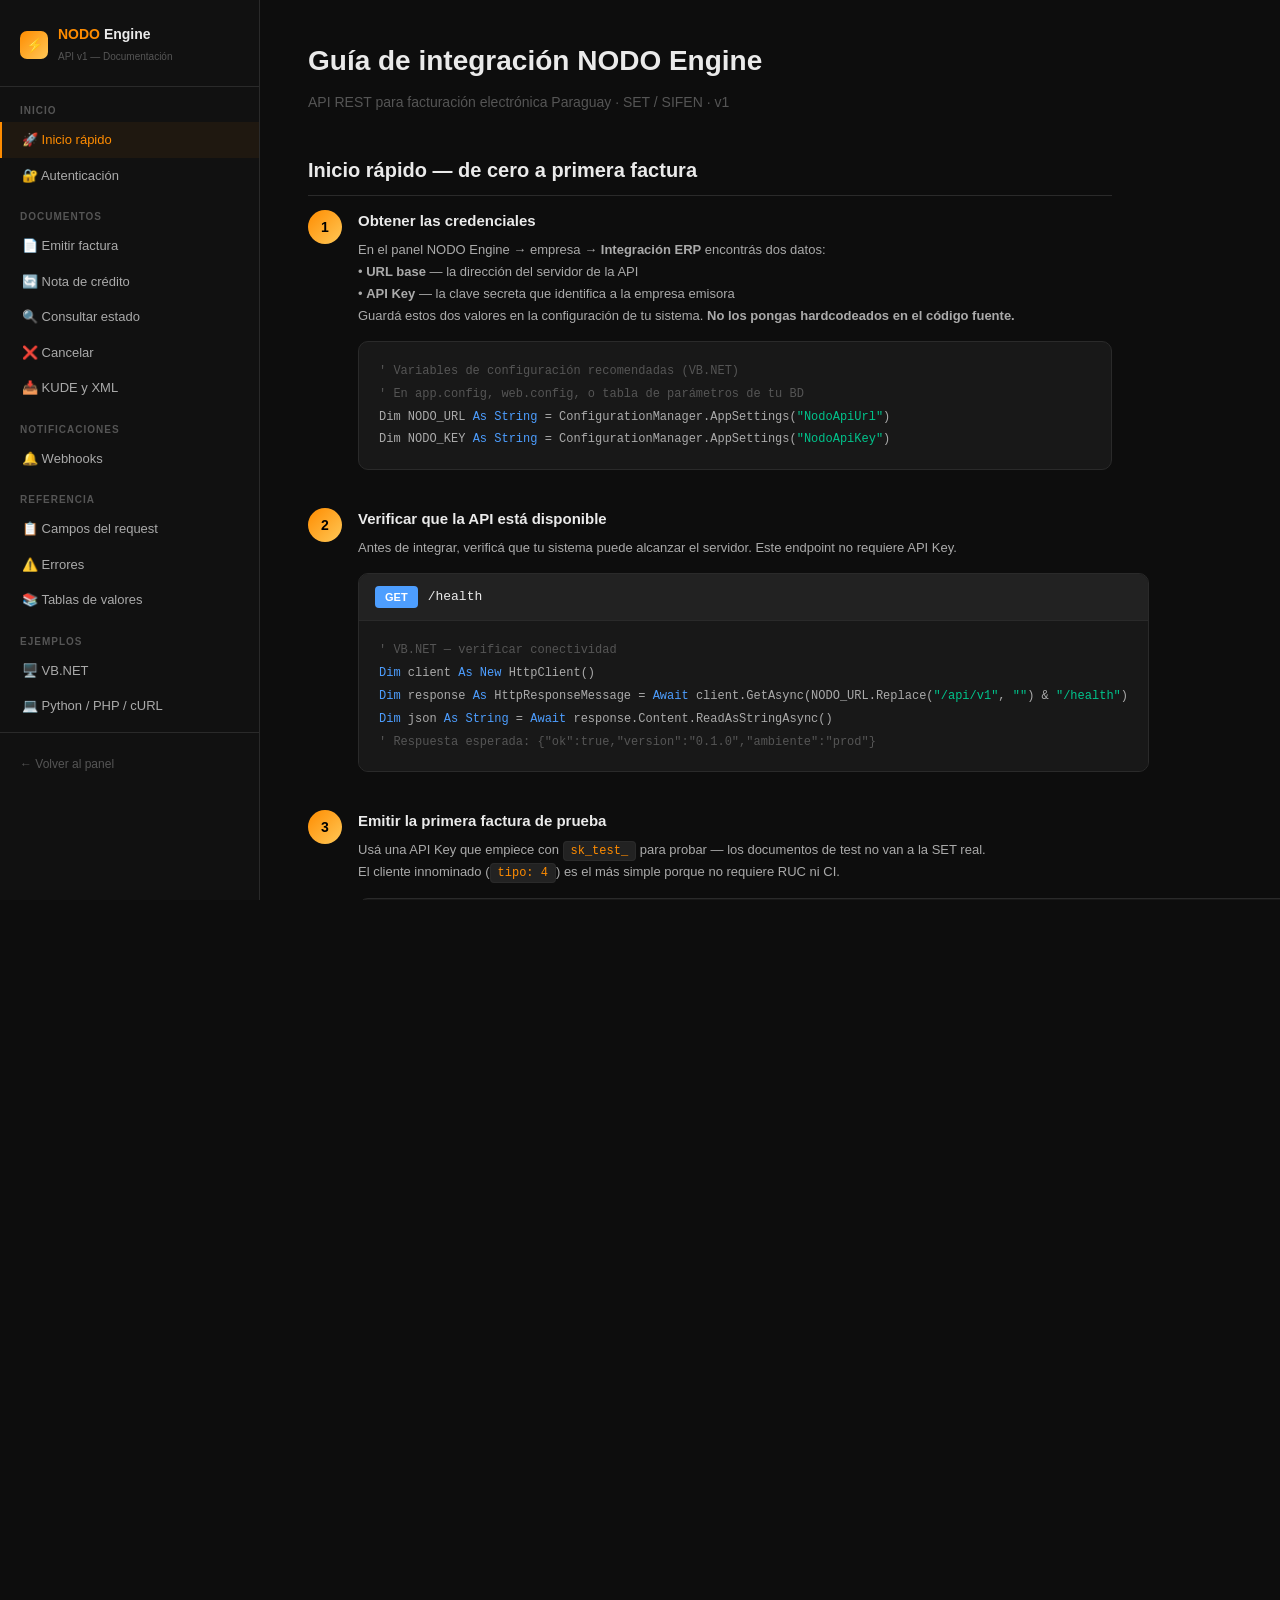
==== commit 6b39604e: "455 4555" ====
--- a/integracion.html
+++ b/integracion.html
@@ -4,9 +4,495 @@
 <meta charset="UTF-8">
 <meta name="viewport" content="width=device-width, initial-scale=1.0">
 <title>NODO Engine — Guía de integración para desarrolladores</title>
-<link rel="stylesheet" href="../css/theme.css">
-<link rel="stylesheet" href="../css/base.css">
-<link rel="stylesheet" href="../css/layout.css">
+<style>
+/* ============================================================
+   NODO Engine — Theme System
+   Light / Dark mode via [data-theme] on <html>
+   ============================================================ */
+
+/* ── DARK (default) ── */
+:root,
+[data-theme="dark"] {
+  --orange:       #FF8C00;
+  --orange-mid:   #FFA500;
+  --orange-light: #FFC857;
+
+  --bg:           #0D0D0D;
+  --bg2:          #111111;
+  --bg3:          #181818;
+  --bg4:          #222222;
+  --bg5:          #2A2A2A;
+
+  --border:       #2A2A2A;
+  --border2:      #383838;
+
+  --text:         #EAEAEA;
+  --text2:        #AAAAAA;
+  --text3:        #555555;
+
+  --green:        #00C48C;
+  --green-bg:     rgba(0,196,140,.10);
+  --red:          #FF4D4D;
+  --red-bg:       rgba(255,77,77,.10);
+  --yellow:       #FFC857;
+  --yellow-bg:    rgba(255,200,87,.10);
+  --blue:         #4D9EFF;
+  --blue-bg:      rgba(77,158,255,.10);
+
+  --glow:         0 0 24px rgba(255,140,0,.30);
+  --glow-sm:      0 0 12px rgba(255,140,0,.18);
+  --shadow:       0 4px 24px rgba(0,0,0,.5);
+  --shadow-lg:    0 20px 60px rgba(0,0,0,.7);
+
+  --login-bg-grid: rgba(255,140,0,.035);
+  --card-inset:    0 0 0 1px rgba(255,255,255,.03);
+}
+
+/* ── LIGHT ── */
+[data-theme="light"] {
+  --bg:           #F5F5F5;
+  --bg2:          #FFFFFF;
+  --bg3:          #FAFAFA;
+  --bg4:          #F0F0F0;
+  --bg5:          #E8E8E8;
+
+  --border:       #E2E2E2;
+  --border2:      #CFCFCF;
+
+  --text:         #1A1A1A;
+  --text2:        #555555;
+  --text3:        #AAAAAA;
+
+  --green:        #008F68;
+  --green-bg:     rgba(0,143,104,.09);
+  --red:          #D93025;
+  --red-bg:       rgba(217,48,37,.09);
+  --yellow:       #B8860B;
+  --yellow-bg:    rgba(184,134,11,.09);
+  --blue:         #1A6FD4;
+  --blue-bg:      rgba(26,111,212,.09);
+
+  --glow:         0 0 20px rgba(255,140,0,.22);
+  --glow-sm:      0 0 10px rgba(255,140,0,.14);
+  --shadow:       0 2px 12px rgba(0,0,0,.08);
+  --shadow-lg:    0 12px 40px rgba(0,0,0,.14);
+
+  --login-bg-grid: rgba(255,140,0,.05);
+  --card-inset:    0 0 0 1px rgba(0,0,0,.03);
+}
+
+/* ============================================================
+   NODO Engine — Base / Reset / Utilities
+   ============================================================ */
+@import url('https://fonts.googleapis.com/css2?family=Poppins:wght@300;400;500;600;700;800&family=JetBrains+Mono:wght@400;500&display=swap');
+
+*, *::before, *::after { box-sizing: border-box; margin: 0; padding: 0; }
+
+html, body {
+  height: 100%;
+  font-family: 'Poppins', sans-serif;
+  background: var(--bg);
+  color: var(--text);
+  font-size: 14px;
+  line-height: 1.5;
+  overflow: hidden;
+  transition: background .2s, color .2s;
+}
+
+button   { font-family: 'Poppins', sans-serif; cursor: pointer; border: none; outline: none; }
+input, select, textarea { font-family: 'Poppins', sans-serif; outline: none; }
+a { text-decoration: none; color: inherit; }
+
+::-webkit-scrollbar { width: 4px; height: 4px; }
+::-webkit-scrollbar-track { background: transparent; }
+::-webkit-scrollbar-thumb { background: var(--border2); border-radius: 4px; }
+
+/* ── TRANSITIONS ── */
+.bg-transition {
+  transition: background .2s, border-color .2s, color .2s;
+}
+
+/* ── TYPOGRAPHY HELPERS ── */
+.mono { font-family: 'JetBrains Mono', monospace; }
+.text-2 { color: var(--text2); }
+.text-3 { color: var(--text3); }
+.fw-600 { font-weight: 600; }
+.fw-700 { font-weight: 700; }
+.fs-12  { font-size: 12px; }
+.fs-11  { font-size: 11px; }
+
+/* ── LAYOUT HELPERS ── */
+.flex     { display: flex; }
+.flex-col { display: flex; flex-direction: column; }
+.items-center { align-items: center; }
+.justify-between { justify-content: space-between; }
+.gap-8  { gap: 8px; }
+.gap-10 { gap: 10px; }
+.gap-12 { gap: 12px; }
+.gap-14 { gap: 14px; }
+.gap-16 { gap: 16px; }
+.gap-20 { gap: 20px; }
+.flex-1 { flex: 1; }
+.grid-2 { display: grid; grid-template-columns: 1fr 1fr; gap: 14px; }
+.grid-3 { display: grid; grid-template-columns: 1fr 1fr 1fr; gap: 14px; }
+.grid-4 { display: grid; grid-template-columns: repeat(4,1fr); gap: 14px; }
+
+/* ── RADIUS / SPACING ── */
+.r    { border-radius: 10px; }
+.rsm  { border-radius: 6px; }
+.rlg  { border-radius: 14px; }
+.p-20 { padding: 20px; }
+.p-22 { padding: 22px; }
+.mb-16 { margin-bottom: 16px; }
+.mb-18 { margin-bottom: 18px; }
+.mb-20 { margin-bottom: 20px; }
+.mb-24 { margin-bottom: 24px; }
+
+/* ── DIVIDER ── */
+.divider      { width: 1px; height: 22px; background: var(--border); }
+.divider-h    { width: 100%; height: 1px; background: var(--border); }
+
+/* ── BADGE ── */
+.badge {
+  display: inline-flex; align-items: center; gap: 5px;
+  padding: 3px 10px; border-radius: 20px;
+  font-size: 11px; font-weight: 600;
+}
+.bd { width: 5px; height: 5px; border-radius: 50%; }
+.badge-green  { background: var(--green-bg);  color: var(--green);  border: 1px solid rgba(0,196,140,.2);  }
+.badge-green  .bd { background: var(--green); }
+.badge-red    { background: var(--red-bg);    color: var(--red);    border: 1px solid rgba(255,77,77,.2);  }
+.badge-red    .bd { background: var(--red); }
+.badge-yellow { background: var(--yellow-bg); color: var(--yellow); border: 1px solid rgba(255,200,87,.2); }
+.badge-yellow .bd { background: var(--yellow); }
+.badge-blue   { background: var(--blue-bg);   color: var(--blue);   border: 1px solid rgba(77,158,255,.2); }
+.badge-gray   { background: rgba(128,128,128,.1); color: var(--text2); border: 1px solid var(--border); }
+
+/* ── BUTTONS ── */
+.btn {
+  display: inline-flex; align-items: center; gap: 7px;
+  padding: 9px 18px; border-radius: 6px;
+  font-size: 13px; font-weight: 500; cursor: pointer;
+  transition: all .18s; font-family: 'Poppins', sans-serif;
+  white-space: nowrap;
+}
+.btn-sm  { padding: 7px 14px; font-size: 12px; }
+.btn-xs  { padding: 5px 10px; font-size: 11px; }
+.btn-o   {
+  background: linear-gradient(90deg, var(--orange), var(--orange-light));
+  color: #000; font-weight: 700; border: none;
+}
+.btn-o:hover  { box-shadow: var(--glow-sm); transform: translateY(-1px); }
+.btn-o:active { transform: translateY(0); }
+.btn-g   { background: transparent; border: 1px solid var(--border); color: var(--text2); }
+.btn-g:hover { border-color: var(--border2); color: var(--text); background: var(--bg4); }
+.btn-d   { background: var(--red-bg); color: var(--red); border: 1px solid rgba(255,77,77,.2); }
+.btn-d:hover { background: rgba(255,77,77,.18); }
+
+/* ── ICON BUTTON ── */
+.icon-btn {
+  width: 32px; height: 32px;
+  background: var(--bg4); border: 1px solid var(--border);
+  border-radius: 6px;
+  display: flex; align-items: center; justify-content: center;
+  cursor: pointer; color: var(--text2);
+  transition: .15s; position: relative;
+}
+.icon-btn:hover { color: var(--text); border-color: var(--border2); }
+.icon-btn .notif-dot {
+  position: absolute; top: 5px; right: 5px;
+  width: 7px; height: 7px; background: var(--orange);
+  border-radius: 50%; border: 1.5px solid var(--bg2);
+}
+
+/* ── AVATAR ── */
+.avatar {
+  width: 32px; height: 32px;
+  background: linear-gradient(135deg, var(--orange), var(--orange-light));
+  border-radius: 50%;
+  display: flex; align-items: center; justify-content: center;
+  font-weight: 700; font-size: 12px; color: #000; cursor: pointer;
+  flex-shrink: 0;
+}
+
+/* ── FORM FIELD ── */
+.field label {
+  display: block; font-size: 11px; font-weight: 600;
+  color: var(--text3); margin-bottom: 6px;
+  text-transform: uppercase; letter-spacing: .06em;
+}
+.field input, .field select, .field textarea {
+  width: 100%; background: var(--bg4); border: 1px solid var(--border);
+  border-radius: 6px; padding: 10px 13px;
+  color: var(--text); font-size: 13px;
+  transition: border-color .18s, box-shadow .18s;
+}
+.field input:focus, .field select:focus, .field textarea:focus {
+  border-color: var(--orange);
+  box-shadow: 0 0 0 3px rgba(255,140,0,.10);
+}
+.field input::placeholder, .field textarea::placeholder { color: var(--text3); }
+.field select { appearance: none; cursor: pointer; }
+.field select option { background: var(--bg3); }
+.field textarea { resize: vertical; min-height: 80px; }
+
+/* ── FORM SECTION ── */
+.fsec {
+  background: var(--bg3); border: 1px solid var(--border);
+  border-radius: 10px; overflow: hidden; margin-bottom: 18px;
+}
+.fsec-head {
+  display: flex; align-items: center; gap: 11px;
+  padding: 14px 20px; border-bottom: 1px solid var(--border);
+  background: var(--bg4);
+}
+.fsec-ico {
+  width: 28px; height: 28px; border-radius: 7px;
+  display: flex; align-items: center; justify-content: center;
+  background: rgba(255,140,0,.10); color: var(--orange); font-size: 14px;
+}
+.fsec-title { font-weight: 600; font-size: 13px; }
+.fsec-desc  { font-size: 11px; color: var(--text3); margin-top: 1px; }
+.fsec-body  { padding: 20px; }
+
+/* ── TABLE ── */
+.tw { background: var(--bg3); border: 1px solid var(--border); border-radius: 10px; overflow: hidden; }
+.tw-head { display: flex; align-items: center; gap: 10px; padding: 14px 18px; border-bottom: 1px solid var(--border); }
+.tw-title { font-weight: 600; font-size: 13px; flex: 1; }
+table { width: 100%; border-collapse: collapse; }
+thead th {
+  text-align: left; padding: 11px 18px;
+  font-size: 10px; font-weight: 600; text-transform: uppercase;
+  letter-spacing: .07em; color: var(--text3);
+  background: var(--bg4); border-bottom: 1px solid var(--border);
+}
+tbody tr { border-bottom: 1px solid var(--border); transition: background .12s; cursor: pointer; }
+tbody tr:last-child { border-bottom: none; }
+tbody tr:hover { background: rgba(128,128,128,.04); }
+td { padding: 12px 18px; font-size: 13px; }
+.td-act { display: flex; gap: 5px; }
+.pag { display: flex; align-items: center; gap: 7px; padding: 13px 18px; border-top: 1px solid var(--border); }
+.pag-info { color: var(--text3); font-size: 12px; flex: 1; }
+.pb {
+  width: 28px; height: 28px; border-radius: 5px;
+  background: var(--bg4); border: 1px solid var(--border);
+  color: var(--text2); font-size: 12px;
+  display: flex; align-items: center; justify-content: center;
+  cursor: pointer; transition: .14s;
+}
+.pb:hover { border-color: var(--border2); color: var(--text); }
+.pb.on { background: rgba(255,140,0,.14); border-color: var(--orange); color: var(--orange); font-weight: 600; }
+
+/* ── TABS ── */
+.tabs { display: flex; border-bottom: 1px solid var(--border); margin-bottom: 22px; }
+.tab {
+  padding: 11px 18px; font-size: 13px; font-weight: 500;
+  color: var(--text3); cursor: pointer;
+  border-bottom: 2px solid transparent;
+  transition: .14s; margin-bottom: -1px;
+}
+.tab:hover { color: var(--text2); }
+.tab.on { color: var(--orange); border-bottom-color: var(--orange); }
+.tab-cnt {
+  margin-left: 6px; padding: 1px 7px; border-radius: 10px;
+  font-size: 10px; font-weight: 600;
+}
+.tab-cnt-o { background: rgba(255,140,0,.13); color: var(--orange); }
+.tab-cnt-g { background: rgba(128,128,128,.08); color: var(--text3); }
+
+/* ── ALERT ── */
+.alert {
+  display: flex; gap: 11px; align-items: flex-start;
+  padding: 13px 15px; border-radius: 6px; margin-bottom: 18px; font-size: 13px;
+}
+.alert-warn   { background: var(--yellow-bg); border: 1px solid rgba(255,200,87,.22); }
+.alert-err    { background: var(--red-bg);    border: 1px solid rgba(255,77,77,.22);  }
+.alert-ok     { background: var(--green-bg);  border: 1px solid rgba(0,196,140,.22);  }
+.alert-info   { background: var(--blue-bg);   border: 1px solid rgba(77,158,255,.22); }
+.alert-link   { color: var(--orange); cursor: pointer; font-weight: 500; }
+
+/* ── UPLOAD ZONE ── */
+.upload-zone {
+  border: 2px dashed var(--border); border-radius: 10px;
+  padding: 28px; text-align: center; cursor: pointer; transition: .18s;
+}
+.upload-zone:hover { border-color: var(--orange); background: rgba(255,140,0,.03); }
+.upload-zone.has-file { border-color: var(--green); background: var(--green-bg); border-style: solid; }
+
+/* ── LOGO UPLOAD ── */
+.logo-upload-wrap {
+  display: flex; gap: 20px; align-items: flex-start;
+}
+.logo-preview {
+  width: 120px; height: 120px; border-radius: 10px;
+  border: 1px solid var(--border); background: var(--bg4);
+  display: flex; align-items: center; justify-content: center;
+  flex-shrink: 0; overflow: hidden;
+  position: relative;
+}
+.logo-preview img { width: 100%; height: 100%; object-fit: contain; }
+.logo-preview-placeholder { font-size: 32px; }
+
+/* ── ENV SWITCH ── */
+.env-sw  { display: flex; gap: 10px; }
+.env-opt {
+  flex: 1; padding: 14px; border: 1px solid var(--border);
+  border-radius: 10px; text-align: center; cursor: pointer; transition: .18s;
+}
+.env-opt:hover { border-color: var(--border2); }
+.env-opt.on { border-color: var(--orange); background: rgba(255,140,0,.07); }
+.env-opt-ico  { font-size: 20px; margin-bottom: 5px; }
+.env-opt-lbl  { font-weight: 600; font-size: 13px; }
+.env-opt-desc { font-size: 11px; color: var(--text3); }
+
+/* ── TOGGLE ── */
+.tog-row {
+  display: flex; align-items: center; justify-content: space-between;
+  padding: 13px 0; border-bottom: 1px solid var(--border);
+}
+.tog-row:last-child { border-bottom: none; }
+.tog-lbl  { font-size: 13px; font-weight: 500; }
+.tog-desc { font-size: 12px; color: var(--text3); margin-top: 1px; }
+.toggle { position: relative; width: 38px; height: 21px; cursor: pointer; flex-shrink: 0; }
+.toggle input { opacity: 0; width: 0; height: 0; }
+.ts {
+  position: absolute; inset: 0;
+  background: var(--bg5); border: 1px solid var(--border); border-radius: 21px; transition: .18s;
+}
+.ts::before {
+  content: ''; position: absolute; width: 15px; height: 15px;
+  left: 2px; top: 2px; background: var(--text3); border-radius: 50%; transition: .18s;
+}
+.toggle input:checked + .ts { background: rgba(255,140,0,.18); border-color: var(--orange); }
+.toggle input:checked + .ts::before { transform: translateX(17px); background: var(--orange); }
+
+/* ── MINI CHART ── */
+.mchart { height: 56px; display: flex; align-items: flex-end; gap: 5px; padding: 6px 0; }
+.mb { flex: 1; background: rgba(255,140,0,.18); border-radius: 3px 3px 0 0; transition: .15s; }
+.mb:hover { background: rgba(255,140,0,.45); }
+.mb.today { background: var(--orange); }
+
+/* ── FILTER PILL / SEARCHBOX ── */
+.filter-bar { display: flex; align-items: center; gap: 10px; margin-bottom: 20px; }
+.search-box {
+  display: flex; align-items: center; gap: 8px;
+  background: var(--bg3); border: 1px solid var(--border);
+  border-radius: 6px; padding: 9px 14px; flex: 1; max-width: 340px;
+}
+.search-box input { background: none; border: none; color: var(--text); font-size: 13px; flex: 1; min-width: 0; }
+.search-box input::placeholder { color: var(--text3); }
+.filter-pill {
+  display: flex; align-items: center; gap: 6px;
+  background: var(--bg3); border: 1px solid var(--border);
+  border-radius: 6px; padding: 8px 14px;
+  color: var(--text2); font-size: 12px; cursor: pointer; transition: .15s;
+}
+.filter-pill:hover { border-color: var(--border2); color: var(--text); }
+.filter-pill.on { border-color: var(--orange); color: var(--orange); background: rgba(255,140,0,.07); }
+
+/* ── STAT CARD ── */
+.stat {
+  background: var(--bg3); border: 1px solid var(--border);
+  border-radius: 10px; padding: 20px; position: relative; overflow: hidden;
+}
+.stat::before {
+  content: ''; position: absolute; inset: 0;
+  background: linear-gradient(135deg, rgba(255,140,0,.03) 0%, transparent 60%);
+  pointer-events: none;
+}
+.stat-ico { width: 34px; height: 34px; border-radius: 8px; display: flex; align-items: center; justify-content: center; font-size: 15px; margin-bottom: 12px; }
+.ico-o { background: rgba(255,140,0,.12); color: var(--orange); }
+.ico-g { background: var(--green-bg);  color: var(--green); }
+.ico-r { background: var(--red-bg);    color: var(--red); }
+.ico-b { background: var(--blue-bg);   color: var(--blue); }
+.stat-val { font-size: 28px; font-weight: 700; line-height: 1; margin-bottom: 5px; }
+.stat-lbl { color: var(--text2); font-size: 12px; }
+.stat-ch  { font-size: 11px; font-weight: 500; margin-top: 7px; display: flex; align-items: center; gap: 3px; }
+.up   { color: var(--green); }
+.down { color: var(--red); }
+
+/* ── TIMELINE ── */
+.tl { list-style: none; padding: 16px 20px; }
+.tl-item { display: flex; gap: 13px; padding-bottom: 18px; position: relative; }
+.tl-item::before { content: ''; position: absolute; left: 14px; top: 26px; bottom: 0; width: 1px; background: var(--border); }
+.tl-item:last-child::before { display: none; }
+.tl-dot { width: 28px; height: 28px; border-radius: 50%; display: flex; align-items: center; justify-content: center; font-size: 11px; flex-shrink: 0; position: relative; z-index: 1; }
+.tl-ok   { background: var(--green-bg); color: var(--green); border: 1px solid rgba(0,196,140,.3); }
+.tl-err  { background: var(--red-bg);   color: var(--red);   border: 1px solid rgba(255,77,77,.3); }
+.tl-info { background: var(--blue-bg);  color: var(--blue);  border: 1px solid rgba(77,158,255,.3); }
+.tl-body  { flex: 1; padding-top: 4px; }
+.tl-title { font-size: 13px; font-weight: 500; margin-bottom: 2px; }
+.tl-sub   { font-size: 12px; color: var(--text3); }
+
+/* ── LOG ROWS ── */
+.lrow { display: flex; align-items: center; gap: 11px; padding: 11px 18px; border-bottom: 1px solid var(--border); font-size: 12px; }
+.lrow:last-child { border-bottom: none; }
+.ldot { width: 6px; height: 6px; border-radius: 50%; flex-shrink: 0; }
+.lok  { background: var(--green); }
+.lerr { background: var(--red); }
+.lwarn{ background: var(--yellow); }
+.lmsg { flex: 1; color: var(--text2); line-height: 1.4; }
+.ltime{ color: var(--text3); font-family: 'JetBrains Mono', monospace; white-space: nowrap; }
+
+/* ── CERT STATUS ── */
+.cert-ok   { display: flex; align-items: center; gap: 10px; padding: 11px 15px; background: var(--green-bg);  border: 1px solid rgba(0,196,140,.2);  border-radius: 6px; margin-bottom: 14px; }
+.cert-warn { display: flex; align-items: center; gap: 10px; padding: 11px 15px; background: var(--yellow-bg); border: 1px solid rgba(255,200,87,.2); border-radius: 6px; margin-bottom: 14px; }
+
+/* ── PAGE ANIMATION ── */
+@keyframes pgIn { from { opacity: 0; transform: translateY(6px); } to { opacity: 1; transform: translateY(0); } }
+.pg.on { animation: pgIn .18s ease; }
+
+/* ── MODAL ── */
+.modal-overlay {
+  display: none; position: fixed; inset: 0;
+  background: rgba(0,0,0,.6); backdrop-filter: blur(4px);
+  z-index: 300; align-items: center; justify-content: center;
+}
+.modal-overlay.on { display: flex; }
+.modal {
+  background: var(--bg3); border: 1px solid var(--border2);
+  border-radius: 14px; width: 520px; max-width: 95vw;
+  max-height: 90vh; overflow-y: auto;
+  box-shadow: var(--shadow-lg);
+  animation: pgIn .18s ease;
+}
+.modal-head {
+  display: flex; align-items: center; justify-content: space-between;
+  padding: 18px 22px; border-bottom: 1px solid var(--border);
+}
+.modal-title { font-size: 16px; font-weight: 700; }
+.modal-close { cursor: pointer; color: var(--text3); font-size: 20px; line-height: 1; background: none; border: none; }
+.modal-close:hover { color: var(--text); }
+.modal-body   { padding: 22px; }
+.modal-footer { padding: 16px 22px; border-top: 1px solid var(--border); display: flex; justify-content: flex-end; gap: 10px; }
+
+/* ── DROPDOWN NOTIF ── */
+.notif-overlay { display: none; position: fixed; inset: 0; z-index: 200; }
+.notif-overlay.on { display: block; }
+.notif-panel {
+  position: absolute; top: 52px; right: 16px; width: 310px;
+  background: var(--bg3); border: 1px solid var(--border2);
+  border-radius: 10px; overflow: hidden; box-shadow: var(--shadow-lg);
+}
+.np-head { padding: 13px 16px; border-bottom: 1px solid var(--border); display: flex; align-items: center; justify-content: space-between; font-weight: 600; font-size: 13px; }
+.ni { padding: 13px 16px; border-bottom: 1px solid var(--border); cursor: pointer; transition: .12s; display: flex; gap: 10px; align-items: flex-start; }
+.ni:hover { background: var(--bg4); }
+.ni:last-child { border-bottom: none; }
+.ni-dot { width: 7px; height: 7px; border-radius: 50%; background: var(--orange); flex-shrink: 0; margin-top: 4px; }
+.ni-title { font-size: 13px; font-weight: 500; margin-bottom: 2px; }
+.ni-sub   { font-size: 12px; color: var(--text3); }
+
+/* ── THEME TOGGLE BTN ── */
+.theme-btn {
+  width: 32px; height: 32px;
+  background: var(--bg4); border: 1px solid var(--border);
+  border-radius: 6px; cursor: pointer; color: var(--text2);
+  display: flex; align-items: center; justify-content: center;
+  transition: .15s; font-size: 15px;
+}
+.theme-btn:hover { border-color: var(--border2); color: var(--orange); }
+
+</style>
 <style>
 body { overflow:auto }
 .doc-layout { display:flex; min-height:100vh }
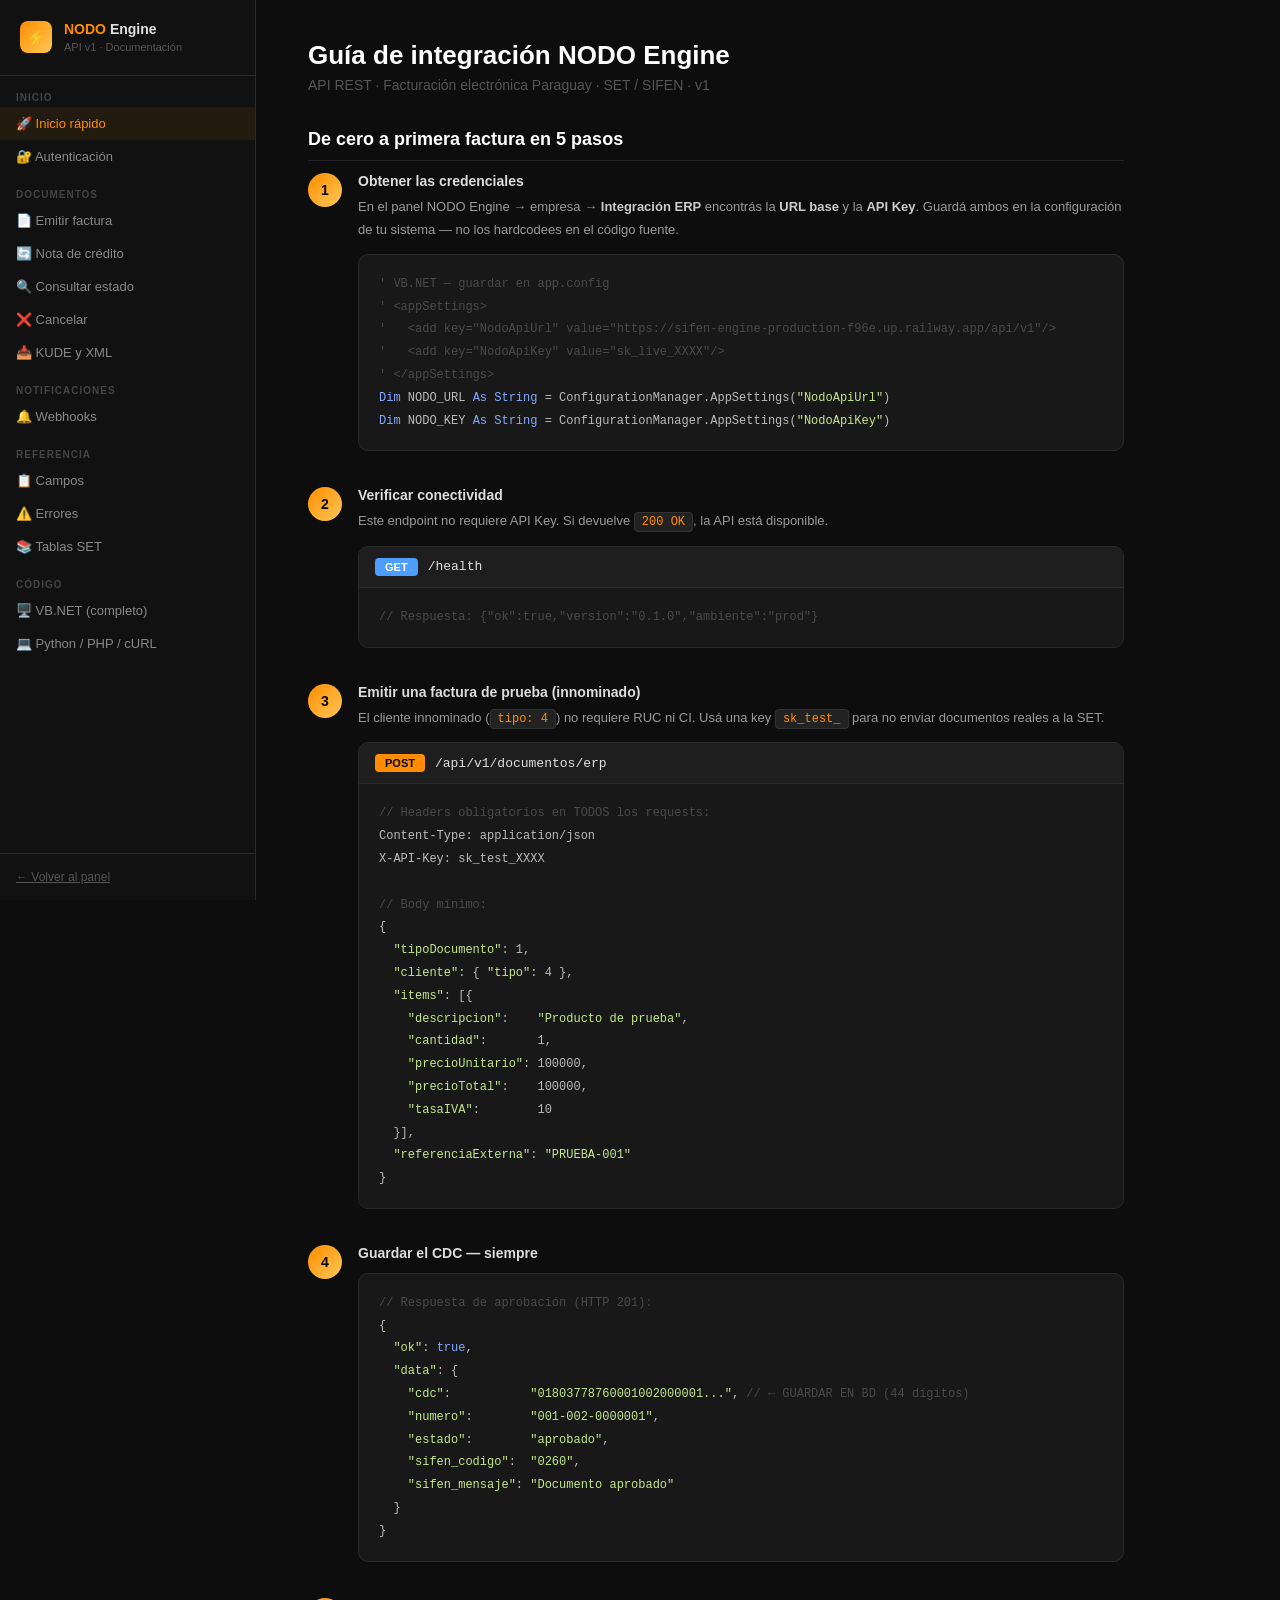
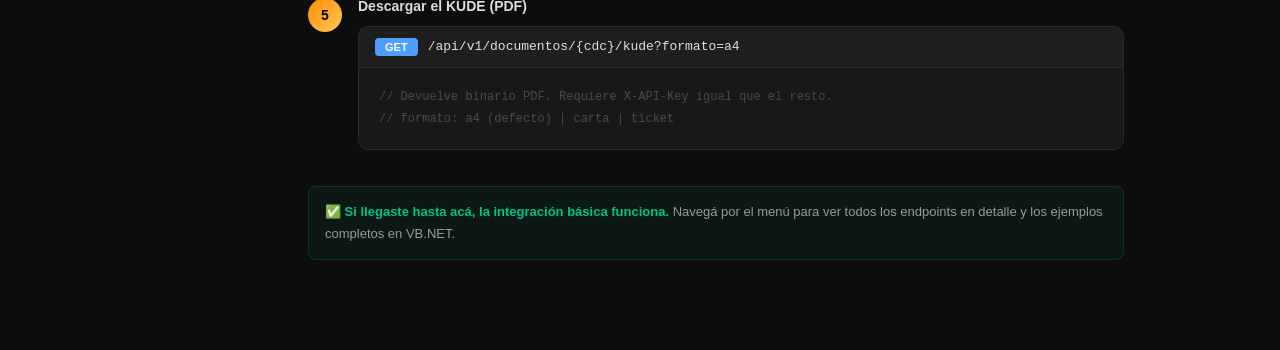
==== commit a9b33045: "3234234 24234234" ====
--- a/integracion.html
+++ b/integracion.html
@@ -1,1724 +1,768 @@
 <!DOCTYPE html>
-<html lang="es" data-theme="dark">
+<html lang="es">
 <head>
 <meta charset="UTF-8">
 <meta name="viewport" content="width=device-width, initial-scale=1.0">
-<title>NODO Engine — Guía de integración para desarrolladores</title>
+<title>NODO Engine — Guía de integración</title>
 <style>
-/* ============================================================
-   NODO Engine — Theme System
-   Light / Dark mode via [data-theme] on <html>
-   ============================================================ */
-
-/* ── DARK (default) ── */
-:root,
-[data-theme="dark"] {
-  --orange:       #FF8C00;
-  --orange-mid:   #FFA500;
-  --orange-light: #FFC857;
-
-  --bg:           #0D0D0D;
-  --bg2:          #111111;
-  --bg3:          #181818;
-  --bg4:          #222222;
-  --bg5:          #2A2A2A;
-
-  --border:       #2A2A2A;
-  --border2:      #383838;
-
-  --text:         #EAEAEA;
-  --text2:        #AAAAAA;
-  --text3:        #555555;
-
-  --green:        #00C48C;
-  --green-bg:     rgba(0,196,140,.10);
-  --red:          #FF4D4D;
-  --red-bg:       rgba(255,77,77,.10);
-  --yellow:       #FFC857;
-  --yellow-bg:    rgba(255,200,87,.10);
-  --blue:         #4D9EFF;
-  --blue-bg:      rgba(77,158,255,.10);
-
-  --glow:         0 0 24px rgba(255,140,0,.30);
-  --glow-sm:      0 0 12px rgba(255,140,0,.18);
-  --shadow:       0 4px 24px rgba(0,0,0,.5);
-  --shadow-lg:    0 20px 60px rgba(0,0,0,.7);
-
-  --login-bg-grid: rgba(255,140,0,.035);
-  --card-inset:    0 0 0 1px rgba(255,255,255,.03);
-}
-
-/* ── LIGHT ── */
-[data-theme="light"] {
-  --bg:           #F5F5F5;
-  --bg2:          #FFFFFF;
-  --bg3:          #FAFAFA;
-  --bg4:          #F0F0F0;
-  --bg5:          #E8E8E8;
-
-  --border:       #E2E2E2;
-  --border2:      #CFCFCF;
-
-  --text:         #1A1A1A;
-  --text2:        #555555;
-  --text3:        #AAAAAA;
-
-  --green:        #008F68;
-  --green-bg:     rgba(0,143,104,.09);
-  --red:          #D93025;
-  --red-bg:       rgba(217,48,37,.09);
-  --yellow:       #B8860B;
-  --yellow-bg:    rgba(184,134,11,.09);
-  --blue:         #1A6FD4;
-  --blue-bg:      rgba(26,111,212,.09);
-
-  --glow:         0 0 20px rgba(255,140,0,.22);
-  --glow-sm:      0 0 10px rgba(255,140,0,.14);
-  --shadow:       0 2px 12px rgba(0,0,0,.08);
-  --shadow-lg:    0 12px 40px rgba(0,0,0,.14);
-
-  --login-bg-grid: rgba(255,140,0,.05);
-  --card-inset:    0 0 0 1px rgba(0,0,0,.03);
-}
-
-/* ============================================================
-   NODO Engine — Base / Reset / Utilities
-   ============================================================ */
-@import url('https://fonts.googleapis.com/css2?family=Poppins:wght@300;400;500;600;700;800&family=JetBrains+Mono:wght@400;500&display=swap');
-
-*, *::before, *::after { box-sizing: border-box; margin: 0; padding: 0; }
-
-html, body {
-  height: 100%;
-  font-family: 'Poppins', sans-serif;
-  background: var(--bg);
-  color: var(--text);
-  font-size: 14px;
-  line-height: 1.5;
-  overflow: hidden;
-  transition: background .2s, color .2s;
-}
-
-button   { font-family: 'Poppins', sans-serif; cursor: pointer; border: none; outline: none; }
-input, select, textarea { font-family: 'Poppins', sans-serif; outline: none; }
-a { text-decoration: none; color: inherit; }
-
-::-webkit-scrollbar { width: 4px; height: 4px; }
-::-webkit-scrollbar-track { background: transparent; }
-::-webkit-scrollbar-thumb { background: var(--border2); border-radius: 4px; }
-
-/* ── TRANSITIONS ── */
-.bg-transition {
-  transition: background .2s, border-color .2s, color .2s;
-}
-
-/* ── TYPOGRAPHY HELPERS ── */
-.mono { font-family: 'JetBrains Mono', monospace; }
-.text-2 { color: var(--text2); }
-.text-3 { color: var(--text3); }
-.fw-600 { font-weight: 600; }
-.fw-700 { font-weight: 700; }
-.fs-12  { font-size: 12px; }
-.fs-11  { font-size: 11px; }
-
-/* ── LAYOUT HELPERS ── */
-.flex     { display: flex; }
-.flex-col { display: flex; flex-direction: column; }
-.items-center { align-items: center; }
-.justify-between { justify-content: space-between; }
-.gap-8  { gap: 8px; }
-.gap-10 { gap: 10px; }
-.gap-12 { gap: 12px; }
-.gap-14 { gap: 14px; }
-.gap-16 { gap: 16px; }
-.gap-20 { gap: 20px; }
-.flex-1 { flex: 1; }
-.grid-2 { display: grid; grid-template-columns: 1fr 1fr; gap: 14px; }
-.grid-3 { display: grid; grid-template-columns: 1fr 1fr 1fr; gap: 14px; }
-.grid-4 { display: grid; grid-template-columns: repeat(4,1fr); gap: 14px; }
-
-/* ── RADIUS / SPACING ── */
-.r    { border-radius: 10px; }
-.rsm  { border-radius: 6px; }
-.rlg  { border-radius: 14px; }
-.p-20 { padding: 20px; }
-.p-22 { padding: 22px; }
-.mb-16 { margin-bottom: 16px; }
-.mb-18 { margin-bottom: 18px; }
-.mb-20 { margin-bottom: 20px; }
-.mb-24 { margin-bottom: 24px; }
-
-/* ── DIVIDER ── */
-.divider      { width: 1px; height: 22px; background: var(--border); }
-.divider-h    { width: 100%; height: 1px; background: var(--border); }
-
-/* ── BADGE ── */
-.badge {
-  display: inline-flex; align-items: center; gap: 5px;
-  padding: 3px 10px; border-radius: 20px;
-  font-size: 11px; font-weight: 600;
-}
-.bd { width: 5px; height: 5px; border-radius: 50%; }
-.badge-green  { background: var(--green-bg);  color: var(--green);  border: 1px solid rgba(0,196,140,.2);  }
-.badge-green  .bd { background: var(--green); }
-.badge-red    { background: var(--red-bg);    color: var(--red);    border: 1px solid rgba(255,77,77,.2);  }
-.badge-red    .bd { background: var(--red); }
-.badge-yellow { background: var(--yellow-bg); color: var(--yellow); border: 1px solid rgba(255,200,87,.2); }
-.badge-yellow .bd { background: var(--yellow); }
-.badge-blue   { background: var(--blue-bg);   color: var(--blue);   border: 1px solid rgba(77,158,255,.2); }
-.badge-gray   { background: rgba(128,128,128,.1); color: var(--text2); border: 1px solid var(--border); }
-
-/* ── BUTTONS ── */
-.btn {
-  display: inline-flex; align-items: center; gap: 7px;
-  padding: 9px 18px; border-radius: 6px;
-  font-size: 13px; font-weight: 500; cursor: pointer;
-  transition: all .18s; font-family: 'Poppins', sans-serif;
-  white-space: nowrap;
-}
-.btn-sm  { padding: 7px 14px; font-size: 12px; }
-.btn-xs  { padding: 5px 10px; font-size: 11px; }
-.btn-o   {
-  background: linear-gradient(90deg, var(--orange), var(--orange-light));
-  color: #000; font-weight: 700; border: none;
-}
-.btn-o:hover  { box-shadow: var(--glow-sm); transform: translateY(-1px); }
-.btn-o:active { transform: translateY(0); }
-.btn-g   { background: transparent; border: 1px solid var(--border); color: var(--text2); }
-.btn-g:hover { border-color: var(--border2); color: var(--text); background: var(--bg4); }
-.btn-d   { background: var(--red-bg); color: var(--red); border: 1px solid rgba(255,77,77,.2); }
-.btn-d:hover { background: rgba(255,77,77,.18); }
-
-/* ── ICON BUTTON ── */
-.icon-btn {
-  width: 32px; height: 32px;
-  background: var(--bg4); border: 1px solid var(--border);
-  border-radius: 6px;
-  display: flex; align-items: center; justify-content: center;
-  cursor: pointer; color: var(--text2);
-  transition: .15s; position: relative;
-}
-.icon-btn:hover { color: var(--text); border-color: var(--border2); }
-.icon-btn .notif-dot {
-  position: absolute; top: 5px; right: 5px;
-  width: 7px; height: 7px; background: var(--orange);
-  border-radius: 50%; border: 1.5px solid var(--bg2);
-}
-
-/* ── AVATAR ── */
-.avatar {
-  width: 32px; height: 32px;
-  background: linear-gradient(135deg, var(--orange), var(--orange-light));
-  border-radius: 50%;
-  display: flex; align-items: center; justify-content: center;
-  font-weight: 700; font-size: 12px; color: #000; cursor: pointer;
-  flex-shrink: 0;
-}
-
-/* ── FORM FIELD ── */
-.field label {
-  display: block; font-size: 11px; font-weight: 600;
-  color: var(--text3); margin-bottom: 6px;
-  text-transform: uppercase; letter-spacing: .06em;
-}
-.field input, .field select, .field textarea {
-  width: 100%; background: var(--bg4); border: 1px solid var(--border);
-  border-radius: 6px; padding: 10px 13px;
-  color: var(--text); font-size: 13px;
-  transition: border-color .18s, box-shadow .18s;
-}
-.field input:focus, .field select:focus, .field textarea:focus {
-  border-color: var(--orange);
-  box-shadow: 0 0 0 3px rgba(255,140,0,.10);
-}
-.field input::placeholder, .field textarea::placeholder { color: var(--text3); }
-.field select { appearance: none; cursor: pointer; }
-.field select option { background: var(--bg3); }
-.field textarea { resize: vertical; min-height: 80px; }
-
-/* ── FORM SECTION ── */
-.fsec {
-  background: var(--bg3); border: 1px solid var(--border);
-  border-radius: 10px; overflow: hidden; margin-bottom: 18px;
-}
-.fsec-head {
-  display: flex; align-items: center; gap: 11px;
-  padding: 14px 20px; border-bottom: 1px solid var(--border);
-  background: var(--bg4);
-}
-.fsec-ico {
-  width: 28px; height: 28px; border-radius: 7px;
-  display: flex; align-items: center; justify-content: center;
-  background: rgba(255,140,0,.10); color: var(--orange); font-size: 14px;
-}
-.fsec-title { font-weight: 600; font-size: 13px; }
-.fsec-desc  { font-size: 11px; color: var(--text3); margin-top: 1px; }
-.fsec-body  { padding: 20px; }
-
-/* ── TABLE ── */
-.tw { background: var(--bg3); border: 1px solid var(--border); border-radius: 10px; overflow: hidden; }
-.tw-head { display: flex; align-items: center; gap: 10px; padding: 14px 18px; border-bottom: 1px solid var(--border); }
-.tw-title { font-weight: 600; font-size: 13px; flex: 1; }
-table { width: 100%; border-collapse: collapse; }
-thead th {
-  text-align: left; padding: 11px 18px;
-  font-size: 10px; font-weight: 600; text-transform: uppercase;
-  letter-spacing: .07em; color: var(--text3);
-  background: var(--bg4); border-bottom: 1px solid var(--border);
-}
-tbody tr { border-bottom: 1px solid var(--border); transition: background .12s; cursor: pointer; }
-tbody tr:last-child { border-bottom: none; }
-tbody tr:hover { background: rgba(128,128,128,.04); }
-td { padding: 12px 18px; font-size: 13px; }
-.td-act { display: flex; gap: 5px; }
-.pag { display: flex; align-items: center; gap: 7px; padding: 13px 18px; border-top: 1px solid var(--border); }
-.pag-info { color: var(--text3); font-size: 12px; flex: 1; }
-.pb {
-  width: 28px; height: 28px; border-radius: 5px;
-  background: var(--bg4); border: 1px solid var(--border);
-  color: var(--text2); font-size: 12px;
-  display: flex; align-items: center; justify-content: center;
-  cursor: pointer; transition: .14s;
-}
-.pb:hover { border-color: var(--border2); color: var(--text); }
-.pb.on { background: rgba(255,140,0,.14); border-color: var(--orange); color: var(--orange); font-weight: 600; }
-
-/* ── TABS ── */
-.tabs { display: flex; border-bottom: 1px solid var(--border); margin-bottom: 22px; }
-.tab {
-  padding: 11px 18px; font-size: 13px; font-weight: 500;
-  color: var(--text3); cursor: pointer;
-  border-bottom: 2px solid transparent;
-  transition: .14s; margin-bottom: -1px;
-}
-.tab:hover { color: var(--text2); }
-.tab.on { color: var(--orange); border-bottom-color: var(--orange); }
-.tab-cnt {
-  margin-left: 6px; padding: 1px 7px; border-radius: 10px;
-  font-size: 10px; font-weight: 600;
-}
-.tab-cnt-o { background: rgba(255,140,0,.13); color: var(--orange); }
-.tab-cnt-g { background: rgba(128,128,128,.08); color: var(--text3); }
-
-/* ── ALERT ── */
-.alert {
-  display: flex; gap: 11px; align-items: flex-start;
-  padding: 13px 15px; border-radius: 6px; margin-bottom: 18px; font-size: 13px;
-}
-.alert-warn   { background: var(--yellow-bg); border: 1px solid rgba(255,200,87,.22); }
-.alert-err    { background: var(--red-bg);    border: 1px solid rgba(255,77,77,.22);  }
-.alert-ok     { background: var(--green-bg);  border: 1px solid rgba(0,196,140,.22);  }
-.alert-info   { background: var(--blue-bg);   border: 1px solid rgba(77,158,255,.22); }
-.alert-link   { color: var(--orange); cursor: pointer; font-weight: 500; }
-
-/* ── UPLOAD ZONE ── */
-.upload-zone {
-  border: 2px dashed var(--border); border-radius: 10px;
-  padding: 28px; text-align: center; cursor: pointer; transition: .18s;
-}
-.upload-zone:hover { border-color: var(--orange); background: rgba(255,140,0,.03); }
-.upload-zone.has-file { border-color: var(--green); background: var(--green-bg); border-style: solid; }
-
-/* ── LOGO UPLOAD ── */
-.logo-upload-wrap {
-  display: flex; gap: 20px; align-items: flex-start;
-}
-.logo-preview {
-  width: 120px; height: 120px; border-radius: 10px;
-  border: 1px solid var(--border); background: var(--bg4);
-  display: flex; align-items: center; justify-content: center;
-  flex-shrink: 0; overflow: hidden;
-  position: relative;
-}
-.logo-preview img { width: 100%; height: 100%; object-fit: contain; }
-.logo-preview-placeholder { font-size: 32px; }
-
-/* ── ENV SWITCH ── */
-.env-sw  { display: flex; gap: 10px; }
-.env-opt {
-  flex: 1; padding: 14px; border: 1px solid var(--border);
-  border-radius: 10px; text-align: center; cursor: pointer; transition: .18s;
-}
-.env-opt:hover { border-color: var(--border2); }
-.env-opt.on { border-color: var(--orange); background: rgba(255,140,0,.07); }
-.env-opt-ico  { font-size: 20px; margin-bottom: 5px; }
-.env-opt-lbl  { font-weight: 600; font-size: 13px; }
-.env-opt-desc { font-size: 11px; color: var(--text3); }
-
-/* ── TOGGLE ── */
-.tog-row {
-  display: flex; align-items: center; justify-content: space-between;
-  padding: 13px 0; border-bottom: 1px solid var(--border);
-}
-.tog-row:last-child { border-bottom: none; }
-.tog-lbl  { font-size: 13px; font-weight: 500; }
-.tog-desc { font-size: 12px; color: var(--text3); margin-top: 1px; }
-.toggle { position: relative; width: 38px; height: 21px; cursor: pointer; flex-shrink: 0; }
-.toggle input { opacity: 0; width: 0; height: 0; }
-.ts {
-  position: absolute; inset: 0;
-  background: var(--bg5); border: 1px solid var(--border); border-radius: 21px; transition: .18s;
-}
-.ts::before {
-  content: ''; position: absolute; width: 15px; height: 15px;
-  left: 2px; top: 2px; background: var(--text3); border-radius: 50%; transition: .18s;
-}
-.toggle input:checked + .ts { background: rgba(255,140,0,.18); border-color: var(--orange); }
-.toggle input:checked + .ts::before { transform: translateX(17px); background: var(--orange); }
-
-/* ── MINI CHART ── */
-.mchart { height: 56px; display: flex; align-items: flex-end; gap: 5px; padding: 6px 0; }
-.mb { flex: 1; background: rgba(255,140,0,.18); border-radius: 3px 3px 0 0; transition: .15s; }
-.mb:hover { background: rgba(255,140,0,.45); }
-.mb.today { background: var(--orange); }
-
-/* ── FILTER PILL / SEARCHBOX ── */
-.filter-bar { display: flex; align-items: center; gap: 10px; margin-bottom: 20px; }
-.search-box {
-  display: flex; align-items: center; gap: 8px;
-  background: var(--bg3); border: 1px solid var(--border);
-  border-radius: 6px; padding: 9px 14px; flex: 1; max-width: 340px;
-}
-.search-box input { background: none; border: none; color: var(--text); font-size: 13px; flex: 1; min-width: 0; }
-.search-box input::placeholder { color: var(--text3); }
-.filter-pill {
-  display: flex; align-items: center; gap: 6px;
-  background: var(--bg3); border: 1px solid var(--border);
-  border-radius: 6px; padding: 8px 14px;
-  color: var(--text2); font-size: 12px; cursor: pointer; transition: .15s;
-}
-.filter-pill:hover { border-color: var(--border2); color: var(--text); }
-.filter-pill.on { border-color: var(--orange); color: var(--orange); background: rgba(255,140,0,.07); }
-
-/* ── STAT CARD ── */
-.stat {
-  background: var(--bg3); border: 1px solid var(--border);
-  border-radius: 10px; padding: 20px; position: relative; overflow: hidden;
-}
-.stat::before {
-  content: ''; position: absolute; inset: 0;
-  background: linear-gradient(135deg, rgba(255,140,0,.03) 0%, transparent 60%);
-  pointer-events: none;
-}
-.stat-ico { width: 34px; height: 34px; border-radius: 8px; display: flex; align-items: center; justify-content: center; font-size: 15px; margin-bottom: 12px; }
-.ico-o { background: rgba(255,140,0,.12); color: var(--orange); }
-.ico-g { background: var(--green-bg);  color: var(--green); }
-.ico-r { background: var(--red-bg);    color: var(--red); }
-.ico-b { background: var(--blue-bg);   color: var(--blue); }
-.stat-val { font-size: 28px; font-weight: 700; line-height: 1; margin-bottom: 5px; }
-.stat-lbl { color: var(--text2); font-size: 12px; }
-.stat-ch  { font-size: 11px; font-weight: 500; margin-top: 7px; display: flex; align-items: center; gap: 3px; }
-.up   { color: var(--green); }
-.down { color: var(--red); }
-
-/* ── TIMELINE ── */
-.tl { list-style: none; padding: 16px 20px; }
-.tl-item { display: flex; gap: 13px; padding-bottom: 18px; position: relative; }
-.tl-item::before { content: ''; position: absolute; left: 14px; top: 26px; bottom: 0; width: 1px; background: var(--border); }
-.tl-item:last-child::before { display: none; }
-.tl-dot { width: 28px; height: 28px; border-radius: 50%; display: flex; align-items: center; justify-content: center; font-size: 11px; flex-shrink: 0; position: relative; z-index: 1; }
-.tl-ok   { background: var(--green-bg); color: var(--green); border: 1px solid rgba(0,196,140,.3); }
-.tl-err  { background: var(--red-bg);   color: var(--red);   border: 1px solid rgba(255,77,77,.3); }
-.tl-info { background: var(--blue-bg);  color: var(--blue);  border: 1px solid rgba(77,158,255,.3); }
-.tl-body  { flex: 1; padding-top: 4px; }
-.tl-title { font-size: 13px; font-weight: 500; margin-bottom: 2px; }
-.tl-sub   { font-size: 12px; color: var(--text3); }
-
-/* ── LOG ROWS ── */
-.lrow { display: flex; align-items: center; gap: 11px; padding: 11px 18px; border-bottom: 1px solid var(--border); font-size: 12px; }
-.lrow:last-child { border-bottom: none; }
-.ldot { width: 6px; height: 6px; border-radius: 50%; flex-shrink: 0; }
-.lok  { background: var(--green); }
-.lerr { background: var(--red); }
-.lwarn{ background: var(--yellow); }
-.lmsg { flex: 1; color: var(--text2); line-height: 1.4; }
-.ltime{ color: var(--text3); font-family: 'JetBrains Mono', monospace; white-space: nowrap; }
-
-/* ── CERT STATUS ── */
-.cert-ok   { display: flex; align-items: center; gap: 10px; padding: 11px 15px; background: var(--green-bg);  border: 1px solid rgba(0,196,140,.2);  border-radius: 6px; margin-bottom: 14px; }
-.cert-warn { display: flex; align-items: center; gap: 10px; padding: 11px 15px; background: var(--yellow-bg); border: 1px solid rgba(255,200,87,.2); border-radius: 6px; margin-bottom: 14px; }
-
-/* ── PAGE ANIMATION ── */
-@keyframes pgIn { from { opacity: 0; transform: translateY(6px); } to { opacity: 1; transform: translateY(0); } }
-.pg.on { animation: pgIn .18s ease; }
-
-/* ── MODAL ── */
-.modal-overlay {
-  display: none; position: fixed; inset: 0;
-  background: rgba(0,0,0,.6); backdrop-filter: blur(4px);
-  z-index: 300; align-items: center; justify-content: center;
-}
-.modal-overlay.on { display: flex; }
-.modal {
-  background: var(--bg3); border: 1px solid var(--border2);
-  border-radius: 14px; width: 520px; max-width: 95vw;
-  max-height: 90vh; overflow-y: auto;
-  box-shadow: var(--shadow-lg);
-  animation: pgIn .18s ease;
-}
-.modal-head {
-  display: flex; align-items: center; justify-content: space-between;
-  padding: 18px 22px; border-bottom: 1px solid var(--border);
-}
-.modal-title { font-size: 16px; font-weight: 700; }
-.modal-close { cursor: pointer; color: var(--text3); font-size: 20px; line-height: 1; background: none; border: none; }
-.modal-close:hover { color: var(--text); }
-.modal-body   { padding: 22px; }
-.modal-footer { padding: 16px 22px; border-top: 1px solid var(--border); display: flex; justify-content: flex-end; gap: 10px; }
-
-/* ── DROPDOWN NOTIF ── */
-.notif-overlay { display: none; position: fixed; inset: 0; z-index: 200; }
-.notif-overlay.on { display: block; }
-.notif-panel {
-  position: absolute; top: 52px; right: 16px; width: 310px;
-  background: var(--bg3); border: 1px solid var(--border2);
-  border-radius: 10px; overflow: hidden; box-shadow: var(--shadow-lg);
-}
-.np-head { padding: 13px 16px; border-bottom: 1px solid var(--border); display: flex; align-items: center; justify-content: space-between; font-weight: 600; font-size: 13px; }
-.ni { padding: 13px 16px; border-bottom: 1px solid var(--border); cursor: pointer; transition: .12s; display: flex; gap: 10px; align-items: flex-start; }
-.ni:hover { background: var(--bg4); }
-.ni:last-child { border-bottom: none; }
-.ni-dot { width: 7px; height: 7px; border-radius: 50%; background: var(--orange); flex-shrink: 0; margin-top: 4px; }
-.ni-title { font-size: 13px; font-weight: 500; margin-bottom: 2px; }
-.ni-sub   { font-size: 12px; color: var(--text3); }
-
-/* ── THEME TOGGLE BTN ── */
-.theme-btn {
-  width: 32px; height: 32px;
-  background: var(--bg4); border: 1px solid var(--border);
-  border-radius: 6px; cursor: pointer; color: var(--text2);
-  display: flex; align-items: center; justify-content: center;
-  transition: .15s; font-size: 15px;
-}
-.theme-btn:hover { border-color: var(--border2); color: var(--orange); }
-
-</style>
-<style>
-body { overflow:auto }
-.doc-layout { display:flex; min-height:100vh }
-.doc-sidebar {
-  width:260px; flex-shrink:0;
-  background:var(--bg2); border-right:1px solid var(--border);
-  position:sticky; top:0; height:100vh; overflow-y:auto;
-  padding:24px 0;
-}
-.doc-sidebar-logo {
-  padding:0 20px 20px; border-bottom:1px solid var(--border);
-  font-weight:700; font-size:14px; display:flex; align-items:center; gap:10px;
-}
-.doc-sidebar-logo span { color:var(--orange) }
-.doc-nav-group { padding:16px 20px 4px; font-size:10px; font-weight:700;
-  color:var(--text3); text-transform:uppercase; letter-spacing:.1em }
-.doc-nav-item {
-  display:block; padding:8px 20px; font-size:13px; color:var(--text2);
-  cursor:pointer; border-left:2px solid transparent; transition:.12s;
-  text-decoration:none;
-}
-.doc-nav-item:hover { color:var(--text); background:var(--bg3) }
-.doc-nav-item.on { color:var(--orange); border-left-color:var(--orange); background:rgba(255,140,0,.06) }
-.doc-content { flex:1; max-width:900px; padding:40px 48px 80px; }
-.doc-section { display:none }
-.doc-section.on { display:block }
-h1 { font-size:28px; font-weight:800; margin-bottom:8px }
-h2 { font-size:20px; font-weight:700; margin:40px 0 14px; padding-bottom:10px;
-  border-bottom:1px solid var(--border) }
-h3 { font-size:15px; font-weight:600; margin:24px 0 10px; color:var(--text) }
-h4 { font-size:13px; font-weight:600; margin:18px 0 8px; color:var(--text2) }
-p { font-size:14px; color:var(--text2); line-height:1.8; margin-bottom:14px }
-ul,ol { padding-left:20px; margin-bottom:14px }
-li { font-size:14px; color:var(--text2); line-height:1.9; margin-bottom:2px }
-li strong { color:var(--text) }
-a { color:var(--orange) }
-code {
-  font-family:'JetBrains Mono',monospace; font-size:12px;
-  background:var(--bg4); border:1px solid var(--border);
-  border-radius:4px; padding:2px 7px; color:var(--orange)
-}
-.endpoint {
-  background:var(--bg3); border:1px solid var(--border);
-  border-radius:10px; overflow:hidden; margin:14px 0
-}
-.endpoint-head {
-  display:flex; align-items:center; gap:10px;
-  padding:12px 16px; border-bottom:1px solid var(--border);
-  background:var(--bg4)
-}
-.method {
-  font-size:11px; font-weight:700; padding:3px 10px; border-radius:4px
-}
-.method-post { background:var(--orange); color:#000 }
-.method-get  { background:var(--blue);   color:#fff }
-.method-del  { background:var(--red);    color:#fff }
-.endpoint-url { font-family:'JetBrains Mono',monospace; font-size:13px; color:var(--text) }
-pre {
-  background:var(--bg3); border:1px solid var(--border);
-  border-radius:10px; padding:18px 20px;
-  font-family:'JetBrains Mono',monospace; font-size:12px;
-  line-height:1.9; color:var(--text2); overflow-x:auto; margin:14px 0
-}
-pre.in-endpoint { margin:0; border:none; border-radius:0; background:var(--bg3) }
-.c  { color:var(--text3) }
-.k  { color:var(--blue) }
-.s  { color:var(--green) }
-.n  { color:var(--orange) }
-.kw { color:#C792EA }
-table { width:100%; border-collapse:collapse; margin:14px 0; font-size:13px }
-thead th { text-align:left; padding:10px 14px; font-size:11px; font-weight:700;
-  text-transform:uppercase; letter-spacing:.06em; color:var(--text3);
-  background:var(--bg4); border-bottom:1px solid var(--border) }
-tbody td { padding:11px 14px; border-bottom:1px solid var(--border); color:var(--text2); line-height:1.6 }
-tbody tr:last-child td { border-bottom:none }
-.badge-req { background:rgba(255,77,77,.15); color:var(--red);
-  font-size:11px; padding:2px 7px; border-radius:4px; font-weight:600 }
-.badge-opt { background:var(--bg4); color:var(--text3);
-  font-size:11px; padding:2px 7px; border-radius:4px }
-.info { background:var(--blue-bg); border:1px solid rgba(77,158,255,.2);
-  border-radius:8px; padding:14px 16px; margin:14px 0; font-size:13px;
-  color:var(--text2); line-height:1.7 }
-.warn { background:var(--yellow-bg); border:1px solid rgba(255,200,87,.2);
-  border-radius:8px; padding:14px 16px; margin:14px 0; font-size:13px;
-  color:var(--text2); line-height:1.7 }
-.ok   { background:var(--green-bg); border:1px solid rgba(0,196,140,.2);
-  border-radius:8px; padding:14px 16px; margin:14px 0; font-size:13px;
-  color:var(--text2); line-height:1.7 }
-.err  { background:var(--red-bg); border:1px solid rgba(255,77,77,.2);
-  border-radius:8px; padding:14px 16px; margin:14px 0; font-size:13px;
-  color:var(--text2); line-height:1.7 }
-.step { display:flex; gap:16px; margin-bottom:24px; align-items:flex-start }
-.step-num {
-  width:34px; height:34px; border-radius:50%; flex-shrink:0;
-  background:linear-gradient(135deg,var(--orange),#FFC857);
-  display:flex; align-items:center; justify-content:center;
-  font-weight:800; font-size:14px; color:#000
-}
-.step-body { flex:1 }
-.step-title { font-size:15px; font-weight:600; margin-bottom:6px }
-.step-desc  { font-size:13px; color:var(--text2); line-height:1.7 }
-.topbar {
-  position:sticky; top:0; z-index:10;
-  background:var(--bg2); border-bottom:1px solid var(--border);
-  padding:0 20px; height:52px;
-  display:flex; align-items:center; gap:14px
-}
-.topbar-title { font-size:13px; font-weight:600; color:var(--text) }
-.topbar-back { font-size:12px; color:var(--text3); text-decoration:none }
-.topbar-back:hover { color:var(--text) }
-.lang-tabs { display:flex; gap:0; margin-bottom:0; border-bottom:1px solid var(--border) }
-.lang-tab {
-  padding:8px 16px; font-size:12px; font-weight:500; cursor:pointer;
-  color:var(--text3); border-bottom:2px solid transparent; transition:.12s
-}
-.lang-tab:hover { color:var(--text2) }
-.lang-tab.on { color:var(--orange); border-bottom-color:var(--orange) }
-.lang-pane { display:none }
-.lang-pane.on { display:block }
+*{margin:0;padding:0;box-sizing:border-box}
+html,body{height:100%;font-family:-apple-system,BlinkMacSystemFont,'Segoe UI',Roboto,sans-serif;background:#0d0d0d;color:#e0e0e0}
+a{color:#FF8C00}
+.layout{display:flex;min-height:100vh}
+.sidebar{width:256px;flex-shrink:0;background:#111;border-right:1px solid #2a2a2a;position:sticky;top:0;height:100vh;overflow-y:auto;display:flex;flex-direction:column}
+.sidebar-logo{padding:20px;border-bottom:1px solid #2a2a2a;display:flex;align-items:center;gap:12px}
+.logo-icon{width:32px;height:32px;background:linear-gradient(135deg,#FF8C00,#FFC857);border-radius:8px;display:flex;align-items:center;justify-content:center;font-size:16px;flex-shrink:0}
+.logo-text{font-weight:700;font-size:14px;line-height:1.4;color:#e0e0e0}
+.logo-text span{color:#FF8C00}
+.logo-sub{font-size:11px;color:#555;font-weight:400}
+.nav-group{padding:16px 16px 4px;font-size:10px;font-weight:700;color:#444;text-transform:uppercase;letter-spacing:.1em}
+.nav-item{display:flex;align-items:center;gap:8px;padding:9px 16px;font-size:13px;color:#888;cursor:pointer;border-left:2px solid transparent;transition:.1s;border:none;background:none;width:100%;text-align:left}
+.nav-item:hover{color:#e0e0e0;background:#181818}
+.nav-item.active{color:#FF8C00;border-left-color:#FF8C00;background:rgba(255,140,0,.08)}
+.sidebar-footer{margin-top:auto;padding:16px;border-top:1px solid #2a2a2a;font-size:12px;color:#555}
+.sidebar-footer a{color:#555}
+.content{flex:1;padding:40px 52px 80px;max-width:920px}
+.section{display:none}
+.section.active{display:block}
+h1{font-size:26px;font-weight:800;margin-bottom:6px;color:#fff}
+.page-sub{font-size:14px;color:#555;margin-bottom:32px}
+h2{font-size:18px;font-weight:700;margin:36px 0 12px;padding-bottom:10px;border-bottom:1px solid #222;color:#fff}
+h3{font-size:14px;font-weight:600;margin:22px 0 8px;color:#ccc}
+p{font-size:13px;color:#999;line-height:1.8;margin-bottom:12px}
+ul,ol{padding-left:20px;margin-bottom:12px}
+li{font-size:13px;color:#999;line-height:1.9}
+strong{color:#ccc}
+code{font-family:'JetBrains Mono',Consolas,monospace;font-size:12px;background:#222;border:1px solid #333;border-radius:4px;padding:2px 7px;color:#FF8C00}
+pre{background:#181818;border:1px solid #2a2a2a;border-radius:10px;padding:18px 20px;font-family:'JetBrains Mono',Consolas,monospace;font-size:12px;line-height:1.9;color:#bbb;overflow-x:auto;margin:12px 0;white-space:pre}
+pre .c{color:#4a4a4a}
+pre .k{color:#82aaff}
+pre .s{color:#c3e88d}
+pre .n{color:#FF8C00}
+.endpoint{background:#181818;border:1px solid #2a2a2a;border-radius:10px;overflow:hidden;margin:12px 0}
+.endpoint-head{display:flex;align-items:center;gap:10px;padding:11px 16px;background:#1e1e1e;border-bottom:1px solid #2a2a2a}
+.method{font-size:11px;font-weight:700;padding:3px 10px;border-radius:4px;flex-shrink:0}
+.post{background:#FF8C00;color:#000}
+.get{background:#4d9eff;color:#fff}
+.ep-url{font-family:'JetBrains Mono',Consolas,monospace;font-size:13px;color:#e0e0e0}
+.endpoint pre{border:none;border-radius:0;margin:0;background:#181818}
+.info{background:rgba(77,158,255,.07);border:1px solid rgba(77,158,255,.18);border-radius:8px;padding:14px 16px;margin:12px 0;font-size:13px;color:#999;line-height:1.7}
+.info strong{color:#4d9eff}
+.warn{background:rgba(255,200,87,.05);border:1px solid rgba(255,200,87,.18);border-radius:8px;padding:14px 16px;margin:12px 0;font-size:13px;color:#999;line-height:1.7}
+.warn strong{color:#FFC857}
+.ok{background:rgba(0,196,140,.06);border:1px solid rgba(0,196,140,.18);border-radius:8px;padding:14px 16px;margin:12px 0;font-size:13px;color:#999;line-height:1.7}
+.ok strong{color:#00c48c}
+table{width:100%;border-collapse:collapse;margin:12px 0;font-size:13px}
+thead th{text-align:left;padding:10px 14px;font-size:11px;font-weight:700;text-transform:uppercase;letter-spacing:.06em;color:#555;background:#181818;border-bottom:1px solid #2a2a2a}
+tbody td{padding:10px 14px;border-bottom:1px solid #1e1e1e;color:#999;vertical-align:top;line-height:1.6}
+tbody tr:last-child td{border-bottom:none}
+.req{background:rgba(255,77,77,.12);color:#ff6b6b;font-size:11px;padding:2px 7px;border-radius:4px;font-weight:600}
+.opt{background:#1e1e1e;color:#555;font-size:11px;padding:2px 7px;border-radius:4px}
+.step{display:flex;gap:16px;margin-bottom:24px}
+.step-num{width:34px;height:34px;border-radius:50%;flex-shrink:0;background:linear-gradient(135deg,#FF8C00,#FFC857);display:flex;align-items:center;justify-content:center;font-weight:800;font-size:14px;color:#000}
+.step-body{flex:1}
+.step-title{font-size:14px;font-weight:600;margin-bottom:6px;color:#ddd}
 </style>
 </head>
 <body>
-
-<div class="doc-layout">
-
-  <!-- SIDEBAR -->
-  <nav class="doc-sidebar">
-    <div class="doc-sidebar-logo">
-      <div style="width:28px;height:28px;background:linear-gradient(135deg,#FF8C00,#FFC857);border-radius:7px;display:flex;align-items:center;justify-content:center;font-size:14px">⚡</div>
-      <div><span>NODO</span> Engine<br><span style="font-size:10px;font-weight:400;color:var(--text3)">API v1 — Documentación</span></div>
+<div class="layout">
+
+<nav class="sidebar">
+  <div class="sidebar-logo">
+    <div class="logo-icon">⚡</div>
+    <div class="logo-text"><span>NODO</span> Engine<div class="logo-sub">API v1 · Documentación</div></div>
+  </div>
+  <div class="nav-group">Inicio</div>
+  <button class="nav-item active" onclick="show('s-inicio',this)">🚀 Inicio rápido</button>
+  <button class="nav-item" onclick="show('s-auth',this)">🔐 Autenticación</button>
+  <div class="nav-group">Documentos</div>
+  <button class="nav-item" onclick="show('s-factura',this)">📄 Emitir factura</button>
+  <button class="nav-item" onclick="show('s-nc',this)">🔄 Nota de crédito</button>
+  <button class="nav-item" onclick="show('s-consultar',this)">🔍 Consultar estado</button>
+  <button class="nav-item" onclick="show('s-cancelar',this)">❌ Cancelar</button>
+  <button class="nav-item" onclick="show('s-kude',this)">📥 KUDE y XML</button>
+  <div class="nav-group">Notificaciones</div>
+  <button class="nav-item" onclick="show('s-webhook',this)">🔔 Webhooks</button>
+  <div class="nav-group">Referencia</div>
+  <button class="nav-item" onclick="show('s-campos',this)">📋 Campos</button>
+  <button class="nav-item" onclick="show('s-errores',this)">⚠️ Errores</button>
+  <button class="nav-item" onclick="show('s-tablas',this)">📚 Tablas SET</button>
+  <div class="nav-group">Código</div>
+  <button class="nav-item" onclick="show('s-vbnet',this)">🖥️ VB.NET (completo)</button>
+  <button class="nav-item" onclick="show('s-otros',this)">💻 Python / PHP / cURL</button>
+  <div class="sidebar-footer"><a href="../panel.html">← Volver al panel</a></div>
+</nav>
+
+<main class="content">
+
+<div class="section active" id="s-inicio">
+  <h1>Guía de integración NODO Engine</h1>
+  <div class="page-sub">API REST · Facturación electrónica Paraguay · SET / SIFEN · v1</div>
+  <h2>De cero a primera factura en 5 pasos</h2>
+  <div class="step">
+    <div class="step-num">1</div>
+    <div class="step-body">
+      <div class="step-title">Obtener las credenciales</div>
+      <p>En el panel NODO Engine → empresa → <strong>Integración ERP</strong> encontrás la <strong>URL base</strong> y la <strong>API Key</strong>. Guardá ambos en la configuración de tu sistema — no los hardcodees en el código fuente.</p>
+      <pre><span class="c">' VB.NET — guardar en app.config</span>
+<span class="c">' &lt;appSettings&gt;</span>
+<span class="c">'   &lt;add key="NodoApiUrl" value="https://sifen-engine-production-f96e.up.railway.app/api/v1"/&gt;</span>
+<span class="c">'   &lt;add key="NodoApiKey" value="sk_live_XXXX"/&gt;</span>
+<span class="c">' &lt;/appSettings&gt;</span>
+<span class="k">Dim</span> NODO_URL <span class="k">As String</span> = ConfigurationManager.AppSettings(<span class="s">"NodoApiUrl"</span>)
+<span class="k">Dim</span> NODO_KEY <span class="k">As String</span> = ConfigurationManager.AppSettings(<span class="s">"NodoApiKey"</span>)</pre>
     </div>
-
-    <div class="doc-nav-group">Inicio</div>
-    <a class="doc-nav-item on" onclick="showSection('s-inicio')">🚀 Inicio rápido</a>
-    <a class="doc-nav-item" onclick="showSection('s-auth')">🔐 Autenticación</a>
-
-    <div class="doc-nav-group">Documentos</div>
-    <a class="doc-nav-item" onclick="showSection('s-factura')">📄 Emitir factura</a>
-    <a class="doc-nav-item" onclick="showSection('s-nc')">🔄 Nota de crédito</a>
-    <a class="doc-nav-item" onclick="showSection('s-consultar')">🔍 Consultar estado</a>
-    <a class="doc-nav-item" onclick="showSection('s-cancelar')">❌ Cancelar</a>
-    <a class="doc-nav-item" onclick="showSection('s-kude')">📥 KUDE y XML</a>
-
-    <div class="doc-nav-group">Notificaciones</div>
-    <a class="doc-nav-item" onclick="showSection('s-webhook')">🔔 Webhooks</a>
-
-    <div class="doc-nav-group">Referencia</div>
-    <a class="doc-nav-item" onclick="showSection('s-campos')">📋 Campos del request</a>
-    <a class="doc-nav-item" onclick="showSection('s-errores')">⚠️ Errores</a>
-    <a class="doc-nav-item" onclick="showSection('s-tipos')">📚 Tablas de valores</a>
-
-    <div class="doc-nav-group">Ejemplos</div>
-    <a class="doc-nav-item" onclick="showSection('s-vbnet')">🖥️ VB.NET</a>
-    <a class="doc-nav-item" onclick="showSection('s-otros')">💻 Python / PHP / cURL</a>
-
-    <div style="padding:20px;margin-top:8px;border-top:1px solid var(--border)">
-      <a href="../panel.html" style="font-size:12px;color:var(--text3)">← Volver al panel</a>
+  </div>
+  <div class="step">
+    <div class="step-num">2</div>
+    <div class="step-body">
+      <div class="step-title">Verificar conectividad</div>
+      <p>Este endpoint no requiere API Key. Si devuelve <code>200 OK</code>, la API está disponible.</p>
+      <div class="endpoint">
+        <div class="endpoint-head"><span class="method get">GET</span><span class="ep-url">/health</span></div>
+        <pre><span class="c">// Respuesta: {"ok":true,"version":"0.1.0","ambiente":"prod"}</span></pre>
+      </div>
     </div>
-  </nav>
-
-  <!-- CONTENT -->
-  <main class="doc-content">
-
-    <!-- ══════════════════════════ INICIO RÁPIDO ══════════════════════════ -->
-    <div class="doc-section on" id="s-inicio">
-      <h1>Guía de integración NODO Engine</h1>
-      <p style="color:var(--text3);margin-bottom:32px">API REST para facturación electrónica Paraguay · SET / SIFEN · v1</p>
-
-      <h2>Inicio rápido — de cero a primera factura</h2>
-
-      <div class="step">
-        <div class="step-num">1</div>
-        <div class="step-body">
-          <div class="step-title">Obtener las credenciales</div>
-          <div class="step-desc">
-            En el panel NODO Engine → empresa → <strong>Integración ERP</strong> encontrás dos datos:<br>
-            • <strong>URL base</strong> — la dirección del servidor de la API<br>
-            • <strong>API Key</strong> — la clave secreta que identifica a la empresa emisora<br>
-            Guardá estos dos valores en la configuración de tu sistema. <strong>No los pongas hardcodeados en el código fuente.</strong>
-          </div>
-          <pre>
-<span class="c">' Variables de configuración recomendadas (VB.NET)</span>
-<span class="c">' En app.config, web.config, o tabla de parámetros de tu BD</span>
-Dim NODO_URL <span class="k">As String</span> = ConfigurationManager.AppSettings(<span class="s">"NodoApiUrl"</span>)
-Dim NODO_KEY <span class="k">As String</span> = ConfigurationManager.AppSettings(<span class="s">"NodoApiKey"</span>)</pre>
-        </div>
+  </div>
+  <div class="step">
+    <div class="step-num">3</div>
+    <div class="step-body">
+      <div class="step-title">Emitir una factura de prueba (innominado)</div>
+      <p>El cliente innominado (<code>tipo: 4</code>) no requiere RUC ni CI. Usá una key <code>sk_test_</code> para no enviar documentos reales a la SET.</p>
+      <div class="endpoint">
+        <div class="endpoint-head"><span class="method post">POST</span><span class="ep-url">/api/v1/documentos/erp</span></div>
+        <pre><span class="c">// Headers obligatorios en TODOS los requests:</span>
+Content-Type: application/json
+X-API-Key: sk_test_XXXX
+
+<span class="c">// Body mínimo:</span>
+{
+  <span class="s">"tipoDocumento"</span>: 1,
+  <span class="s">"cliente"</span>: { <span class="s">"tipo"</span>: 4 },
+  <span class="s">"items"</span>: [{
+    <span class="s">"descripcion"</span>:    <span class="s">"Producto de prueba"</span>,
+    <span class="s">"cantidad"</span>:       1,
+    <span class="s">"precioUnitario"</span>: 100000,
+    <span class="s">"precioTotal"</span>:    100000,
+    <span class="s">"tasaIVA"</span>:        10
+  }],
+  <span class="s">"referenciaExterna"</span>: <span class="s">"PRUEBA-001"</span>
+}</pre>
       </div>
-
-      <div class="step">
-        <div class="step-num">2</div>
-        <div class="step-body">
-          <div class="step-title">Verificar que la API está disponible</div>
-          <div class="step-desc">Antes de integrar, verificá que tu sistema puede alcanzar el servidor. Este endpoint no requiere API Key.</div>
-          <div class="endpoint">
-            <div class="endpoint-head">
-              <span class="method method-get">GET</span>
-              <span class="endpoint-url">/health</span>
-            </div>
-            <pre class="in-endpoint">
-<span class="c">' VB.NET — verificar conectividad</span>
-<span class="k">Dim</span> client <span class="k">As New</span> HttpClient()
-<span class="k">Dim</span> response <span class="k">As</span> HttpResponseMessage = <span class="k">Await</span> client.GetAsync(NODO_URL.Replace(<span class="s">"/api/v1"</span>, <span class="s">""</span>) & <span class="s">"/health"</span>)
-<span class="k">Dim</span> json <span class="k">As String</span> = <span class="k">Await</span> response.Content.ReadAsStringAsync()
-<span class="c">' Respuesta esperada: {"ok":true,"version":"0.1.0","ambiente":"prod"}</span></pre>
-          </div>
-        </div>
-      </div>
-
-      <div class="step">
-        <div class="step-num">3</div>
-        <div class="step-body">
-          <div class="step-title">Emitir la primera factura de prueba</div>
-          <div class="step-desc">
-            Usá una API Key que empiece con <code>sk_test_</code> para probar — los documentos de test no van a la SET real.<br>
-            El cliente innominado (<code>tipo: 4</code>) es el más simple porque no requiere RUC ni CI.
-          </div>
-          <pre>
-<span class="c">' VB.NET — factura mínima de prueba</span>
-<span class="k">Dim</span> json <span class="k">As String</span> = <span class="s">"{""tipoDocumento"":1,""cliente"":{""tipo"":4},""items"":[{""descripcion"":""Prueba"",""cantidad"":1,""precioUnitario"":100000,""precioTotal"":100000,""tasaIVA"":10}],""referenciaExterna"":""PRUEBA-001""}"</span>
-<span class="k">Dim</span> result <span class="k">As</span> JObject = <span class="k">Await</span> NodoPost(<span class="s">"/documentos/erp"</span>, json)
-MessageBox.Show(<span class="s">"Estado: "</span> & result(<span class="s">"data"</span>)(<span class="s">"estado"</span>).ToString())</pre>
-        </div>
-      </div>
-
-      <div class="step">
-        <div class="step-num">4</div>
-        <div class="step-body">
-          <div class="step-title">Guardar el CDC y verificar el resultado</div>
-          <div class="step-desc">
-            Si el documento fue aprobado, la respuesta tiene un <code>cdc</code> de 44 dígitos. <strong>Guardalo en tu base de datos</strong> — es el identificador oficial ante la SET.
-          </div>
-          <pre>
-<span class="c">' Estructura de respuesta exitosa</span>
+    </div>
+  </div>
+  <div class="step">
+    <div class="step-num">4</div>
+    <div class="step-body">
+      <div class="step-title">Guardar el CDC — siempre</div>
+      <pre><span class="c">// Respuesta de aprobación (HTTP 201):</span>
 {
   <span class="s">"ok"</span>: <span class="k">true</span>,
   <span class="s">"data"</span>: {
-    <span class="s">"cdc"</span>:           <span class="s">"01803778760001002000001..."</span>,  <span class="c">// ← GUARDAR EN BD (44 dígitos)</span>
-    <span class="s">"numero"</span>:        <span class="s">"001-002-0000001"</span>,            <span class="c">// Número visible en el KUDE</span>
-    <span class="s">"estado"</span>:        <span class="s">"aprobado"</span>,                   <span class="c">// aprobado | rechazado | pendiente</span>
-    <span class="s">"sifen_codigo"</span>:  <span class="s">"0260"</span>,                       <span class="c">// 0260 = SET aprobó</span>
+    <span class="s">"cdc"</span>:           <span class="s">"01803778760001002000001..."</span>, <span class="c">// ← GUARDAR EN BD (44 dígitos)</span>
+    <span class="s">"numero"</span>:        <span class="s">"001-002-0000001"</span>,
+    <span class="s">"estado"</span>:        <span class="s">"aprobado"</span>,
+    <span class="s">"sifen_codigo"</span>:  <span class="s">"0260"</span>,
     <span class="s">"sifen_mensaje"</span>: <span class="s">"Documento aprobado"</span>
   }
 }</pre>
-        </div>
-      </div>
-
-      <div class="ok">
-        <strong>✅ Si llegaste hasta acá, la integración básica está funcionando.</strong> Navegá por el menú de la izquierda para ver todos los endpoints en detalle, el manejo de errores y los ejemplos completos en VB.NET.
+    </div>
+  </div>
+  <div class="step">
+    <div class="step-num">5</div>
+    <div class="step-body">
+      <div class="step-title">Descargar el KUDE (PDF)</div>
+      <div class="endpoint">
+        <div class="endpoint-head"><span class="method get">GET</span><span class="ep-url">/api/v1/documentos/{cdc}/kude?formato=a4</span></div>
+        <pre><span class="c">// Devuelve binario PDF. Requiere X-API-Key igual que el resto.</span>
+<span class="c">// formato: a4 (defecto) | carta | ticket</span></pre>
       </div>
     </div>
-
-    <!-- ══════════════════════════ AUTENTICACIÓN ══════════════════════════ -->
-    <div class="doc-section" id="s-auth">
-      <h1>Autenticación</h1>
-
-      <p>Todos los endpoints (excepto <code>/health</code>) requieren una API Key válida. La clave se envía como header HTTP en cada request.</p>
-
-      <h3>Header obligatorio</h3>
-      <pre>X-API-Key: sk_live_XXXXXXXXXXXXXXXX</pre>
-
-      <div class="warn">
-        <strong>⚠️ La API Key es secreta.</strong> No la incluyas en logs, no la expongas en el frontend web, no la hardcodees en el código fuente. Guardala en variables de entorno, app.config cifrado, o una tabla de parámetros de tu base de datos.
-      </div>
-
-      <h3>Tipos de API Key</h3>
-      <table>
-        <thead><tr><th>Prefijo</th><th>Ambiente</th><th>Descripción</th></tr></thead>
-        <tbody>
-          <tr><td><code>sk_test_</code></td><td>Test / Pruebas</td><td>Los documentos se validan localmente pero NO se envían a la SET. Usar para desarrollo y pruebas de integración.</td></tr>
-          <tr><td><code>sk_live_</code></td><td>Producción</td><td>Los documentos se envían a la SET real y quedan registrados oficialmente. Usar solo cuando la integración esté probada.</td></tr>
-        </tbody>
-      </table>
-
-      <h3>Implementación en VB.NET</h3>
-      <p>Lo más práctico es crear una clase helper que maneje todas las llamadas a la API:</p>
-      <pre>
-<span class="c">' NodoApiClient.vb — Clase helper para llamadas a NODO Engine</span>
+  </div>
+  <div class="ok"><strong>✅ Si llegaste hasta acá, la integración básica funciona.</strong> Navegá por el menú para ver todos los endpoints en detalle y los ejemplos completos en VB.NET.</div>
+</div>
+
+<div class="section" id="s-auth">
+  <h1>Autenticación</h1>
+  <p>Todos los endpoints (excepto <code>/health</code>) requieren una API Key válida como header HTTP.</p>
+  <h3>Header obligatorio en cada request</h3>
+  <pre>X-API-Key: sk_live_XXXXXXXXXXXXXXXX</pre>
+  <div class="warn"><strong>⚠️ La API Key es secreta.</strong> No la incluyas en logs ni en código fuente. Guardala en <code>app.config</code> o en una tabla de parámetros.</div>
+  <table>
+    <thead><tr><th>Prefijo</th><th>Ambiente</th><th>Descripción</th></tr></thead>
+    <tbody>
+      <tr><td><code>sk_test_</code></td><td>Test</td><td>No envía documentos reales a la SET. Para desarrollo y pruebas.</td></tr>
+      <tr><td><code>sk_live_</code></td><td>Producción</td><td>Documentos reales, registrados en la SET. Usar solo cuando la integración esté probada.</td></tr>
+    </tbody>
+  </table>
+  <h3>Clase NodoApiClient — VB.NET (lista para usar)</h3>
+  <pre>
+<span class="c">' Requiere NuGet: Install-Package Newtonsoft.Json</span>
 <span class="k">Imports</span> System.Net.Http
-<span class="k">Imports</span> System.Net.Http.Headers
+<span class="k">Imports</span> Newtonsoft.Json
 <span class="k">Imports</span> Newtonsoft.Json.Linq
 
 <span class="k">Public Class</span> NodoApiClient
 
-    <span class="k">Private Shared ReadOnly</span> _http <span class="k">As New</span> HttpClient()
-    <span class="k">Private Shared</span> _baseUrl <span class="k">As String</span>
-    <span class="k">Private Shared</span> _apiKey  <span class="k">As String</span>
-
-    <span class="k">Public Shared Sub</span> Inicializar(baseUrl <span class="k">As String</span>, apiKey <span class="k">As String</span>)
-        _baseUrl = baseUrl.TrimEnd(<span class="s">"/"c</span>)
-        _apiKey  = apiKey
-        _http.DefaultRequestHeaders.Clear()
-        _http.DefaultRequestHeaders.Add(<span class="s">"X-API-Key"</span>, _apiKey)
-        _http.Timeout = TimeSpan.FromSeconds(30)
-    <span class="k">End Sub</span>
-
-    <span class="c">' POST — envía JSON y retorna el objeto "data" de la respuesta</span>
-    <span class="k">Public Shared Async Function</span> Post(endpoint <span class="k">As String</span>, payload <span class="k">As Object</span>) <span class="k">As Task(Of JObject)</span>
-        <span class="k">Dim</span> json    <span class="k">As String</span>          = Newtonsoft.Json.JsonConvert.SerializeObject(payload)
-        <span class="k">Dim</span> content <span class="k">As New</span> StringContent(json, System.Text.Encoding.UTF8, <span class="s">"application/json"</span>)
-        <span class="k">Dim</span> res     <span class="k">As</span> HttpResponseMessage = <span class="k">Await</span> _http.PostAsync(_baseUrl & endpoint, content)
-        <span class="k">Return Await</span> ParseResponse(res)
-    <span class="k">End Function</span>
-
-    <span class="c">' GET — retorna el objeto "data"</span>
-    <span class="k">Public Shared Async Function</span> [Get](endpoint <span class="k">As String</span>) <span class="k">As Task(Of JObject)</span>
-        <span class="k">Dim</span> res <span class="k">As</span> HttpResponseMessage = <span class="k">Await</span> _http.GetAsync(_baseUrl & endpoint)
-        <span class="k">Return Await</span> ParseResponse(res)
-    <span class="k">End Function</span>
-
-    <span class="c">' GET binario — para descargar PDF/XML</span>
-    <span class="k">Public Shared Async Function</span> GetBytes(endpoint <span class="k">As String</span>) <span class="k">As Task(Of Byte())</span>
-        <span class="k">Dim</span> res <span class="k">As</span> HttpResponseMessage = <span class="k">Await</span> _http.GetAsync(_baseUrl & endpoint)
-        <span class="k">If Not</span> res.IsSuccessStatusCode <span class="k">Then</span>
-            <span class="k">Throw New</span> Exception(<span class="s">"Error "</span> & res.StatusCode.ToString())
-        <span class="k">End If</span>
-        <span class="k">Return Await</span> res.Content.ReadAsByteArrayAsync()
-    <span class="k">End Function</span>
-
-    <span class="k">Private Shared Async Function</span> ParseResponse(res <span class="k">As</span> HttpResponseMessage) <span class="k">As Task(Of JObject)</span>
-        <span class="k">Dim</span> body <span class="k">As String</span> = <span class="k">Await</span> res.Content.ReadAsStringAsync()
-        <span class="k">Dim</span> obj  <span class="k">As</span> JObject = JObject.Parse(body)
-
-        <span class="c">' Si hay error HTTP (4xx, 5xx)</span>
-        <span class="k">If Not</span> res.IsSuccessStatusCode <span class="k">Then</span>
-            <span class="k">Dim</span> msg <span class="k">As String</span> = obj(<span class="s">"error"</span>)?.ToString() ?? res.StatusCode.ToString()
-            <span class="k">Throw New</span> Exception(<span class="s">"Error API: "</span> & msg)
-        <span class="k">End If</span>
-
-        <span class="k">Return</span> obj
-    <span class="k">End Function</span>
+  <span class="k">Private Shared ReadOnly</span> _http    <span class="k">As New</span> HttpClient() With {.Timeout = TimeSpan.FromSeconds(60)}
+  <span class="k">Private Shared</span>          _baseUrl <span class="k">As String</span>
+
+  <span class="k">Public Shared Sub</span> Inicializar(baseUrl <span class="k">As String</span>, apiKey <span class="k">As String</span>)
+    _baseUrl = baseUrl.TrimEnd(<span class="s">"/"c</span>)
+    _http.DefaultRequestHeaders.Remove(<span class="s">"X-API-Key"</span>)
+    _http.DefaultRequestHeaders.Add(<span class="s">"X-API-Key"</span>, apiKey)
+  <span class="k">End Sub</span>
+
+  <span class="k">Public Shared Async Function</span> EmitirDocumento(payload <span class="k">As Object</span>) <span class="k">As Task(Of ResultadoNodo)</span>
+    <span class="k">Dim</span> d = (<span class="k">Await</span> Post(<span class="s">"/documentos/erp"</span>, payload))(<span class="s">"data"</span>)
+    <span class="k">Return New</span> ResultadoNodo With {
+      .CDC = d(<span class="s">"cdc"</span>).ToString(), .Numero = d(<span class="s">"numero"</span>).ToString(),
+      .Estado = d(<span class="s">"estado"</span>).ToString(), .SifenCodigo = d(<span class="s">"sifen_codigo"</span>)?.ToString(),
+      .SifenMensaje = d(<span class="s">"sifen_mensaje"</span>)?.ToString(),
+      .Aprobado = d(<span class="s">"estado"</span>).ToString() = <span class="s">"aprobado"</span>
+    }
+  <span class="k">End Function</span>
+
+  <span class="k">Public Shared Async Function</span> Consultar(cdc <span class="k">As String</span>) <span class="k">As Task(Of ResultadoNodo)</span>
+    <span class="k">Dim</span> d = (<span class="k">Await</span> [Get](<span class="s">"/documentos/"</span> & cdc))(<span class="s">"data"</span>)
+    <span class="k">Return New</span> ResultadoNodo With {
+      .CDC = d(<span class="s">"cdc"</span>).ToString(), .Estado = d(<span class="s">"estado"</span>).ToString(),
+      .SifenMensaje = d(<span class="s">"sifen_mensaje"</span>)?.ToString(),
+      .Aprobado = d(<span class="s">"estado"</span>).ToString() = <span class="s">"aprobado"</span>
+    }
+  <span class="k">End Function</span>
+
+  <span class="k">Public Shared Async Function</span> DescargarKude(cdc <span class="k">As String</span>, Optional fmt <span class="k">As String</span> = <span class="s">"a4"</span>) <span class="k">As Task(Of Byte())</span>
+    <span class="k">Return Await</span> GetBytes(<span class="s">$"/documentos/{cdc}/kude?formato={fmt}"</span>)
+  <span class="k">End Function</span>
+
+  <span class="k">Public Shared Async Function</span> DescargarXML(cdc <span class="k">As String</span>) <span class="k">As Task(Of Byte())</span>
+    <span class="k">Return Await</span> GetBytes(<span class="s">$"/documentos/{cdc}/xml"</span>)
+  <span class="k">End Function</span>
+
+  <span class="k">Public Shared Async Function</span> Cancelar(cdc <span class="k">As String</span>, motivo <span class="k">As String</span>) <span class="k">As Task(Of Boolean)</span>
+    <span class="k">Return</span> (<span class="k">Await</span> Post(<span class="s">$"/documentos/{cdc}/cancelar"</span>, <span class="k">New</span> With {.motivo = motivo}))(<span class="s">"ok"</span>).Value(<span class="k">Of Boolean</span>)()
+  <span class="k">End Function</span>
+
+  <span class="k">Private Shared Async Function</span> Post(ep <span class="k">As String</span>, payload <span class="k">As Object</span>) <span class="k">As Task(Of JObject)</span>
+    <span class="k">Dim</span> c = <span class="k">New</span> StringContent(JsonConvert.SerializeObject(payload), System.Text.Encoding.UTF8, <span class="s">"application/json"</span>)
+    <span class="k">Return Await</span> Parse(<span class="k">Await</span> _http.PostAsync(_baseUrl & ep, c))
+  <span class="k">End Function</span>
+
+  <span class="k">Private Shared Async Function</span> [Get](ep <span class="k">As String</span>) <span class="k">As Task(Of JObject)</span>
+    <span class="k">Return Await</span> Parse(<span class="k">Await</span> _http.GetAsync(_baseUrl & ep))
+  <span class="k">End Function</span>
+
+  <span class="k">Private Shared Async Function</span> GetBytes(ep <span class="k">As String</span>) <span class="k">As Task(Of Byte())</span>
+    <span class="k">Dim</span> res = <span class="k">Await</span> _http.GetAsync(_baseUrl & ep)
+    <span class="k">If Not</span> res.IsSuccessStatusCode <span class="k">Then Throw New</span> Exception(<span class="s">"HTTP "</span> & CInt(res.StatusCode))
+    <span class="k">Return Await</span> res.Content.ReadAsByteArrayAsync()
+  <span class="k">End Function</span>
+
+  <span class="k">Private Shared Async Function</span> Parse(res <span class="k">As</span> HttpResponseMessage) <span class="k">As Task(Of JObject)</span>
+    <span class="k">Dim</span> body = <span class="k">Await</span> res.Content.ReadAsStringAsync()
+    <span class="k">Dim</span> obj  = JObject.Parse(body)
+    <span class="k">If Not</span> res.IsSuccessStatusCode <span class="k">Then</span>
+      <span class="k">Throw New</span> Exception(<span class="s">"Error API: "</span> & (obj(<span class="s">"error"</span>)?.ToString() ?? res.StatusCode.ToString()))
+    <span class="k">End If</span>
+    <span class="k">Return</span> obj
+  <span class="k">End Function</span>
 
 <span class="k">End Class</span>
 
-<span class="c">' Inicializar al arrancar la aplicación (Form_Load o Sub Main):</span>
+<span class="k">Public Class</span> ResultadoNodo
+  <span class="k">Public Property</span> CDC, Numero, Estado, SifenCodigo, SifenMensaje <span class="k">As String</span>
+  <span class="k">Public Property</span> Aprobado <span class="k">As Boolean</span>
+<span class="k">End Class</span>
+
+<span class="c">' Inicializar UNA SOLA VEZ al arrancar la app:</span>
 NodoApiClient.Inicializar(
-    ConfigurationManager.AppSettings(<span class="s">"NodoApiUrl"</span>),
-    ConfigurationManager.AppSettings(<span class="s">"NodoApiKey"</span>)
+  ConfigurationManager.AppSettings(<span class="s">"NodoApiUrl"</span>),
+  ConfigurationManager.AppSettings(<span class="s">"NodoApiKey"</span>)
 )</pre>
-
-      <div class="info">
-        <strong>Dependencia requerida:</strong> esta clase usa <code>Newtonsoft.Json</code> para manejar JSON. Instalala vía NuGet: <code>Install-Package Newtonsoft.Json</code>. También podés usar <code>System.Text.Json</code> si preferís no agregar dependencias.
-      </div>
-    </div>
-
-    <!-- ══════════════════════════ FACTURA ══════════════════════════ -->
-    <div class="doc-section" id="s-factura">
-      <h1>Emitir una factura electrónica</h1>
-      <p>Este es el endpoint principal. Recibe los datos de la transacción, genera el XML según la norma SIFEN, lo firma digitalmente con el certificado del emisor y lo envía a la SET — todo en una sola llamada sincrónica.</p>
-
-      <div class="endpoint">
-        <div class="endpoint-head">
-          <span class="method method-post">POST</span>
-          <span class="endpoint-url">/api/v1/documentos/erp</span>
-        </div>
-      </div>
-
-      <h3>Estructura del request</h3>
-      <pre>
-{
-  <span class="c">// ── TIPO DE DOCUMENTO ──────────────────────────────────────────────────────</span>
-  <span class="s">"tipoDocumento"</span>: 1,              <span class="c">// 1=Factura, 4=Autofactura, 5=NC, 6=ND, 7=Remisión</span>
-
-  <span class="c">// ── FECHA Y CONDICIONES ─────────────────────────────────────────────────────</span>
-  <span class="s">"fecha"</span>: <span class="s">"2025-04-03T10:30:00"</span>,  <span class="c">// ISO 8601. Si se omite, se usa la hora actual</span>
+</div>
+
+<div class="section" id="s-factura">
+  <h1>Emitir una factura electrónica</h1>
+  <p>Genera el XML SIFEN, lo firma con el certificado digital del emisor y lo envía a la SET — en una sola llamada.</p>
+  <div class="endpoint"><div class="endpoint-head"><span class="method post">POST</span><span class="ep-url">/api/v1/documentos/erp</span></div></div>
+  <h3>Request completo comentado</h3>
+  <pre>{
+  <span class="c">// TIPO</span>
+  <span class="s">"tipoDocumento"</span>: 1,              <span class="c">// 1=Factura | 4=Autofactura | 5=NC | 6=ND | 7=Remisión</span>
+
+  <span class="c">// FECHA Y CONDICIONES</span>
+  <span class="s">"fecha"</span>: <span class="s">"2025-04-03T10:30:00"</span>,  <span class="c">// ISO 8601. Si se omite, usa la hora actual del servidor</span>
   <span class="s">"moneda"</span>: <span class="s">"PYG"</span>,                 <span class="c">// PYG (defecto) | USD | BRL | EUR | ARS</span>
   <span class="s">"condicionVenta"</span>: 1,             <span class="c">// 1=Contado (defecto) | 2=Crédito</span>
 
-  <span class="c">// ── RECEPTOR ────────────────────────────────────────────────────────────────</span>
+  <span class="c">// RECEPTOR</span>
   <span class="s">"cliente"</span>: {
     <span class="s">"tipo"</span>: 1,                      <span class="c">// 1=RUC | 2=CI | 3=Pasaporte/extranjero | 4=Innominado</span>
-    <span class="s">"documento"</span>: <span class="s">"80012345-6"</span>,     <span class="c">// RUC con dígito verificador. No enviar si tipo=4</span>
-    <span class="s">"razonSocial"</span>: <span class="s">"Mi Empresa SA"</span>, <span class="c">// Nombre completo. No enviar si tipo=4</span>
-    <span class="s">"email"</span>: <span class="s">"fe@empresa.py"</span>,       <span class="c">// Opcional — NODO envía el KUDE por email automáticamente</span>
+    <span class="s">"documento"</span>: <span class="s">"80012345-6"</span>,     <span class="c">// RUC con dígito. NO enviar si tipo=4</span>
+    <span class="s">"razonSocial"</span>: <span class="s">"Mi Empresa SA"</span>, <span class="c">// Nombre completo. NO enviar si tipo=4</span>
+    <span class="s">"email"</span>: <span class="s">"fe@empresa.py"</span>,       <span class="c">// Opcional — NODO envía el KUDE automáticamente al aprobarse</span>
     <span class="s">"telefono"</span>: <span class="s">"021555000"</span>,        <span class="c">// Opcional</span>
     <span class="s">"direccion"</span>: <span class="s">"Av. Principal 123"</span> <span class="c">// Opcional</span>
   },
 
-  <span class="c">// ── LÍNEAS DE DETALLE ────────────────────────────────────────────────────────</span>
+  <span class="c">// ÍTEMS — mínimo 1</span>
   <span class="s">"items"</span>: [
     {
-      <span class="s">"descripcion"</span>: <span class="s">"Notebook HP 15"</span>,  <span class="c">// Descripción del bien o servicio</span>
-      <span class="s">"cantidad"</span>: 2,                     <span class="c">// Puede ser decimal: 1.5</span>
-      <span class="s">"precioUnitario"</span>: 2500000,          <span class="c">// Sin IVA incluido. Sin decimales en PYG.</span>
-      <span class="s">"precioTotal"</span>: 5000000,            <span class="c">// cantidad × precioUnitario (el motor valida coherencia)</span>
-      <span class="s">"tasaIVA"</span>: 10,                     <span class="c">// 0=Exento | 5=IVA 5% | 10=IVA 10%</span>
-      <span class="s">"unidadMedida"</span>: 77,                <span class="c">// 77=Unidad (defecto) | 83=Servicio | ver tabla</span>
-      <span class="s">"codigoProducto"</span>: <span class="s">"NB-HP-15"</span>      <span class="c">// Opcional — código interno del ERP</span>
+      <span class="s">"descripcion"</span>: <span class="s">"Notebook HP 15"</span>,
+      <span class="s">"cantidad"</span>: 2,                 <span class="c">// Puede ser decimal: 1.5</span>
+      <span class="s">"precioUnitario"</span>: 2500000,     <span class="c">// SIN IVA incluido. Sin decimales en PYG.</span>
+      <span class="s">"precioTotal"</span>: 5000000,        <span class="c">// cantidad × precioUnitario — el motor valida la coherencia</span>
+      <span class="s">"tasaIVA"</span>: 10,                 <span class="c">// 0=Exento | 5=IVA 5% | 10=IVA 10%</span>
+      <span class="s">"unidadMedida"</span>: 77,            <span class="c">// 77=Unidad (defecto) | 83=Servicio | ver tabla</span>
+      <span class="s">"codigoProducto"</span>: <span class="s">"NB-HP-15"</span>  <span class="c">// Opcional — código interno del ERP</span>
     },
     {
       <span class="s">"descripcion"</span>: <span class="s">"Soporte técnico"</span>,
-      <span class="s">"cantidad"</span>: 1,
-      <span class="s">"precioUnitario"</span>: 500000,
-      <span class="s">"precioTotal"</span>: 500000,
-      <span class="s">"tasaIVA"</span>: 0                      <span class="c">// Exento de IVA — mismo comprobante puede tener distintas tasas</span>
+      <span class="s">"cantidad"</span>: 1, <span class="s">"precioUnitario"</span>: 500000, <span class="s">"precioTotal"</span>: 500000,
+      <span class="s">"tasaIVA"</span>: 0   <span class="c">// Exento — en un mismo comprobante puede haber distintas tasas</span>
     }
   ],
 
-  <span class="c">// ── TRAZABILIDAD ─────────────────────────────────────────────────────────────</span>
-  <span class="s">"referenciaExterna"</span>: <span class="s">"FAC-2025-0042"</span>, <span class="c">// Tu ID interno — se devuelve en el webhook</span>
-  <span class="s">"webhookUrl"</span>: <span class="s">"https://mi-erp.py/webhook/nodo"</span> <span class="c">// Opcional — NODO notifica aquí cuando la SET responde</span>
+  <span class="c">// TRAZABILIDAD</span>
+  <span class="s">"referenciaExterna"</span>: <span class="s">"FAC-2025-0042"</span>, <span class="c">// Tu ID interno — vuelve en el webhook</span>
+  <span class="s">"webhookUrl"</span>: <span class="s">"https://mi-erp.py/webhook/nodo"</span> <span class="c">// Opcional — NODO notifica cuando la SET responde</span>
 }</pre>
-
-      <h3>Ejemplo completo en VB.NET</h3>
-      <pre>
+  <h3>VB.NET</h3>
+  <pre>
 <span class="k">Public Async Function</span> EmitirFactura(venta <span class="k">As</span> VentaDTO) <span class="k">As Task(Of ResultadoNodo)</span>
-    <span class="c">' Construir el objeto a enviar</span>
-    <span class="k">Dim</span> payload = <span class="k">New</span> With {
-        .tipoDocumento  = 1,
-        .fecha          = venta.Fecha.ToString(<span class="s">"yyyy-MM-ddTHH:mm:ss"</span>),
-        .moneda         = <span class="s">"PYG"</span>,
-        .condicionVenta = <span class="k">If</span>(venta.EsCredito, 2, 1),
-        .cliente = <span class="k">New</span> With {
-            .tipo       = venta.TipoDocCliente,  <span class="c">' 1=RUC, 2=CI, 4=Sin doc</span>
-            .documento  = venta.RucCiCliente,
-            .razonSocial = venta.NombreCliente,
-            .email      = venta.EmailCliente      <span class="c">' NODO envía el KUDE por email</span>
-        },
-        .items = venta.Detalles.Select(<span class="k">Function</span>(d) <span class="k">New</span> With {
-            .descripcion    = d.Descripcion,
-            .cantidad       = d.Cantidad,
-            .precioUnitario = d.PrecioUnitario,
-            .precioTotal    = d.PrecioTotal,
-            .tasaIVA        = d.TasaIVA,          <span class="c">' 0, 5 ó 10</span>
-            .codigoProducto = d.CodigoInterno
-        }).ToArray(),
-        .referenciaExterna = venta.NroFacturaInterno,
-        .webhookUrl        = ConfigurationManager.AppSettings(<span class="s">"NodoWebhookUrl"</span>)
-    }
-
-    <span class="k">Try</span>
-        <span class="k">Dim</span> respuesta = <span class="k">Await</span> NodoApiClient.Post(<span class="s">"/documentos/erp"</span>, payload)
-        <span class="k">Dim</span> data      = respuesta(<span class="s">"data"</span>)
-
-        <span class="c">' Guardar el CDC en tu BD SIEMPRE — aunque sea rechazado</span>
-        <span class="k">Dim</span> resultado <span class="k">As New</span> ResultadoNodo With {
-            .CDC           = data(<span class="s">"cdc"</span>).ToString(),
-            .Numero        = data(<span class="s">"numero"</span>).ToString(),
-            .Estado        = data(<span class="s">"estado"</span>).ToString(),
-            .SifenCodigo   = data(<span class="s">"sifen_codigo"</span>).ToString(),
-            .SifenMensaje  = data(<span class="s">"sifen_mensaje"</span>).ToString()
-        }
-
-        <span class="c">' Actualizar en tu BD</span>
-        FacturasDao.ActualizarCDC(venta.NroFacturaInterno, resultado.CDC, resultado.Estado)
-
-        <span class="k">If</span> resultado.Estado = <span class="s">"aprobado"</span> <span class="k">Then</span>
-            <span class="c">' Descargar y guardar el KUDE automáticamente</span>
-            <span class="k">Await</span> DescargarYGuardarKude(resultado.CDC, venta.NroFacturaInterno)
-        <span class="k">Else</span>
-            <span class="c">' Documento rechazado — mostrar el motivo al usuario</span>
-            MessageBox.Show(<span class="s">"SET rechazó el documento: "</span> & resultado.SifenMensaje,
-                           <span class="s">"Factura rechazada"</span>, MessageBoxButtons.OK, MessageBoxIcon.Warning)
-        <span class="k">End If</span>
-
-        <span class="k">Return</span> resultado
-
-    <span class="k">Catch</span> ex <span class="k">As</span> Exception
-        <span class="c">' Error de red o de la API (4xx, 5xx)</span>
-        LogError(ex.Message)
-        MessageBox.Show(<span class="s">"Error al enviar factura: "</span> & ex.Message)
-        <span class="k">Return Nothing</span>
-    <span class="k">End Try</span>
+  <span class="k">Dim</span> payload = <span class="k">New</span> With {
+    .tipoDocumento = 1, .moneda = <span class="s">"PYG"</span>,
+    .fecha         = venta.Fecha.ToString(<span class="s">"yyyy-MM-ddTHH:mm:ss"</span>),
+    .condicionVenta = <span class="k">If</span>(venta.EsCredito, 2, 1),
+    .cliente = <span class="k">New</span> With {
+      .tipo = venta.TipoDocCliente, .documento = venta.RucCiCliente,
+      .razonSocial = venta.NombreCliente, .email = venta.EmailCliente
+    },
+    .items = venta.Detalles.Select(<span class="k">Function</span>(d) <span class="k">New</span> With {
+      .descripcion = d.Descripcion, .cantidad = d.Cantidad,
+      .precioUnitario = d.PrecioUnitario, .precioTotal = d.PrecioTotal,
+      .tasaIVA = d.TasaIVA, .codigoProducto = d.CodigoInterno
+    }).ToArray(),
+    .referenciaExterna = venta.NroFacturaInterno,
+    .webhookUrl = ConfigurationManager.AppSettings(<span class="s">"NodoWebhookUrl"</span>)
+  }
+  <span class="k">Try</span>
+    <span class="k">Dim</span> r = <span class="k">Await</span> NodoApiClient.EmitirDocumento(payload)
+    FacturasDao.ActualizarCDC(venta.NroFacturaInterno, r.CDC, r.Estado)
+    <span class="k">If</span> r.Aprobado <span class="k">Then</span>
+      <span class="k">Dim</span> tmp = Path.Combine(Path.GetTempPath(), <span class="s">$"KUDE-{r.Numero}.pdf"</span>)
+      File.WriteAllBytes(tmp, <span class="k">Await</span> NodoApiClient.DescargarKude(r.CDC))
+      Process.Start(tmp) <span class="c">' Abre en Adobe Reader</span>
+    <span class="k">Else</span>
+      MessageBox.Show(<span class="s">"SET rechazó: "</span> & r.SifenMensaje, <span class="s">"Atención"</span>, MessageBoxButtons.OK, MessageBoxIcon.Warning)
+    <span class="k">End If</span>
+    <span class="k">Return</span> r
+  <span class="k">Catch</span> ex <span class="k">As</span> Exception
+    MessageBox.Show(<span class="s">"Error: "</span> & ex.Message) : <span class="k">Return Nothing</span>
+  <span class="k">End Try</span>
 <span class="k">End Function</span></pre>
-
-      <div class="info">
-        <strong>Importante sobre documentos rechazados:</strong> cuando la SET rechaza un documento, la API igualmente devuelve <code>HTTP 201</code> con <code>estado: "rechazado"</code>. El documento queda registrado con un número secuencial asignado. Si necesitás corregirlo, debés crear un documento nuevo (con nuevo número) — no se puede reenviar el mismo CDC.
-      </div>
-    </div>
-
-    <!-- ══════════════════════════ NOTA DE CRÉDITO ══════════════════════════ -->
-    <div class="doc-section" id="s-nc">
-      <h1>Emitir una nota de crédito</h1>
-      <p>La nota de crédito ajusta o anula parcial o totalmente una factura aprobada. Usa el mismo endpoint que la factura, con <code>tipoDocumento: 5</code> y referenciando la factura original con su CDC.</p>
-
-      <div class="endpoint">
-        <div class="endpoint-head">
-          <span class="method method-post">POST</span>
-          <span class="endpoint-url">/api/v1/documentos/erp</span>
-        </div>
-      </div>
-
-      <h3>Request</h3>
-      <pre>
-{
-  <span class="s">"tipoDocumento"</span>: 5,              <span class="c">// 5 = Nota de crédito electrónica</span>
-  <span class="s">"fecha"</span>: <span class="s">"2025-04-05T09:00:00"</span>,
-  <span class="s">"moneda"</span>: <span class="s">"PYG"</span>,
-
-  <span class="c">// OBLIGATORIO: referencia a la factura original</span>
+  <div class="info"><strong>Documentos rechazados:</strong> cuando la SET rechaza, el HTTP status sigue siendo <code>201</code> con <code>estado: "rechazado"</code>. Guardar el CDC igualmente. Para corregir y reemitir, crear un documento nuevo — no se puede reenviar el mismo CDC.</div>
+</div>
+
+<div class="section" id="s-nc">
+  <h1>Nota de crédito</h1>
+  <p>Mismo endpoint que la factura, con <code>tipoDocumento: 5</code> y referenciando la factura original con su CDC.</p>
+  <div class="endpoint"><div class="endpoint-head"><span class="method post">POST</span><span class="ep-url">/api/v1/documentos/erp</span></div></div>
+  <pre>{
+  <span class="s">"tipoDocumento"</span>: 5,
+  <span class="s">"fecha"</span>: <span class="s">"2025-04-05T09:00:00"</span>, <span class="s">"moneda"</span>: <span class="s">"PYG"</span>,
   <span class="s">"documentoAsociado"</span>: {
     <span class="s">"cdc"</span>: <span class="s">"01803778760001002000001..."</span>, <span class="c">// CDC de la factura original</span>
-    <span class="s">"tipoDocumentoAsociado"</span>: 1       <span class="c">// 1 = Era una factura</span>
+    <span class="s">"tipoDocumentoAsociado"</span>: 1          <span class="c">// 1 = era una factura</span>
   },
-
-  <span class="s">"motivoEmision"</span>: 1,              <span class="c">// Ver tabla de motivos abajo</span>
-
-  <span class="c">// Mismo receptor que la factura original</span>
-  <span class="s">"cliente"</span>: {
-    <span class="s">"tipo"</span>: 1,
-    <span class="s">"documento"</span>: <span class="s">"80012345-6"</span>,
-    <span class="s">"razonSocial"</span>: <span class="s">"Mi Empresa SA"</span>
-  },
-
-  <span class="c">// Los ítems que se devuelven o ajustan</span>
-  <span class="s">"items"</span>: [
-    {
-      <span class="s">"descripcion"</span>: <span class="s">"Devolución Notebook HP 15"</span>,
-      <span class="s">"cantidad"</span>: 1,
-      <span class="s">"precioUnitario"</span>: 2500000,
-      <span class="s">"precioTotal"</span>: 2500000,
-      <span class="s">"tasaIVA"</span>: 10
-    }
-  ],
+  <span class="s">"motivoEmision"</span>: 1,  <span class="c">// 1=Devolución | 2=Anulación | 3=Descuento | 4=Bonificación</span>
+                        <span class="c">// 5=Créd. incobrable | 6=Recupero costo | 7=Recupero gasto | 8=Ajuste precio</span>
+  <span class="s">"cliente"</span>: { <span class="s">"tipo"</span>: 1, <span class="s">"documento"</span>: <span class="s">"80012345-6"</span>, <span class="s">"razonSocial"</span>: <span class="s">"Mi Empresa SA"</span> },
+  <span class="s">"items"</span>: [{
+    <span class="s">"descripcion"</span>: <span class="s">"Devolución Notebook HP 15"</span>,
+    <span class="s">"cantidad"</span>: 1, <span class="s">"precioUnitario"</span>: 2500000, <span class="s">"precioTotal"</span>: 2500000, <span class="s">"tasaIVA"</span>: 10
+  }],
   <span class="s">"referenciaExterna"</span>: <span class="s">"NC-2025-0001"</span>
 }</pre>
-
-      <h3>Motivos de emisión</h3>
-      <table>
-        <thead><tr><th>Código</th><th>Descripción</th></tr></thead>
-        <tbody>
-          <tr><td>1</td><td>Devolución de mercadería</td></tr>
-          <tr><td>2</td><td>Anulación de factura</td></tr>
-          <tr><td>3</td><td>Descuento aplicado</td></tr>
-          <tr><td>4</td><td>Bonificación</td></tr>
-          <tr><td>5</td><td>Crédito incobrable</td></tr>
-          <tr><td>6</td><td>Recupero de costo</td></tr>
-          <tr><td>7</td><td>Recupero de gasto</td></tr>
-          <tr><td>8</td><td>Ajuste de precio</td></tr>
-        </tbody>
-      </table>
-
-      <h3>Ejemplo en VB.NET</h3>
-      <pre>
-<span class="k">Public Async Function</span> EmitirNotaCredito(cdcFacturaOriginal <span class="k">As String</span>, devolucion <span class="k">As</span> DevolucionDTO) <span class="k">As Task(Of ResultadoNodo)</span>
-    <span class="k">Dim</span> payload = <span class="k">New</span> With {
-        .tipoDocumento = 5,
-        .fecha         = DateTime.Now.ToString(<span class="s">"yyyy-MM-ddTHH:mm:ss"</span>),
-        .moneda        = <span class="s">"PYG"</span>,
-        .documentoAsociado = <span class="k">New</span> With {
-            .cdc                    = cdcFacturaOriginal,
-            .tipoDocumentoAsociado  = 1
-        },
-        .motivoEmision = devolucion.Motivo,  <span class="c">' 1=Devolución, 2=Anulación, etc.</span>
-        .cliente = <span class="k">New</span> With {
-            .tipo        = devolucion.TipoDocCliente,
-            .documento   = devolucion.RucCiCliente,
-            .razonSocial = devolucion.NombreCliente
-        },
-        .items = devolucion.Items.Select(<span class="k">Function</span>(i) <span class="k">New</span> With {
-            .descripcion    = <span class="s">"Devolución: "</span> & i.Descripcion,
-            .cantidad       = i.CantidadDevuelta,
-            .precioUnitario = i.PrecioUnitario,
-            .precioTotal    = i.PrecioUnitario * i.CantidadDevuelta,
-            .tasaIVA        = i.TasaIVA
-        }).ToArray(),
-        .referenciaExterna = devolucion.NroInternoNC
-    }
-
-    <span class="k">Return Await</span> EnviarDocumento(payload)
-<span class="k">End Function</span></pre>
-    </div>
-
-    <!-- ══════════════════════════ CONSULTAR ══════════════════════════ -->
-    <div class="doc-section" id="s-consultar">
-      <h1>Consultar estado de un documento</h1>
-
-      <h3>Por CDC</h3>
-      <div class="endpoint">
-        <div class="endpoint-head">
-          <span class="method method-get">GET</span>
-          <span class="endpoint-url">/api/v1/documentos/{cdc}</span>
-        </div>
-      </div>
-      <pre>
-<span class="c">' VB.NET</span>
-<span class="k">Dim</span> data = <span class="k">Await</span> NodoApiClient.[Get](<span class="s">"/documentos/"</span> & cdc)
-<span class="k">Dim</span> estado = data(<span class="s">"data"</span>)(<span class="s">"estado"</span>).ToString()
-<span class="c">' estados posibles: "aprobado" | "rechazado" | "pendiente" | "cancelado"</span></pre>
-
-      <h3>Por referencia externa (tu ID interno)</h3>
-      <div class="endpoint">
-        <div class="endpoint-head">
-          <span class="method method-get">GET</span>
-          <span class="endpoint-url">/api/v1/documentos?referenciaExterna=FAC-2025-0042</span>
-        </div>
-      </div>
-
-      <h3>Con filtros</h3>
-      <pre>
-<span class="c">' Filtros disponibles en la query string:</span>
-GET /api/v1/documentos?estado=rechazado
-GET /api/v1/documentos?tipo=5               <span class="c">// Solo notas de crédito</span>
+  <h3>VB.NET</h3>
+  <pre>
+<span class="k">Dim</span> payload = <span class="k">New</span> With {
+  .tipoDocumento = 5, .moneda = <span class="s">"PYG"</span>,
+  .documentoAsociado = <span class="k">New</span> With {.cdc = cdcFacturaOriginal, .tipoDocumentoAsociado = 1},
+  .motivoEmision = 1,
+  .cliente = <span class="k">New</span> With {.tipo = 1, .documento = ruc, .razonSocial = nombre},
+  .items = items, .referenciaExterna = nroNC
+}
+<span class="k">Dim</span> r = <span class="k">Await</span> NodoApiClient.EmitirDocumento(payload)</pre>
+  <div class="warn"><strong>⚠️</strong> La nota de crédito no cancela automáticamente la factura en la SET. Para anular completamente, usá el endpoint de cancelación.</div>
+</div>
+
+<div class="section" id="s-consultar">
+  <h1>Consultar estado de un documento</h1>
+  <h3>Por CDC</h3>
+  <div class="endpoint">
+    <div class="endpoint-head"><span class="method get">GET</span><span class="ep-url">/api/v1/documentos/{cdc}</span></div>
+    <pre><span class="c">// VB.NET:</span>
+<span class="k">Dim</span> r = <span class="k">Await</span> NodoApiClient.Consultar(cdc)
+<span class="c">' r.Estado: "aprobado" | "rechazado" | "pendiente" | "cancelado"</span></pre>
+  </div>
+  <h3>Por referencia externa</h3>
+  <div class="endpoint"><div class="endpoint-head"><span class="method get">GET</span><span class="ep-url">/api/v1/documentos?referenciaExterna=FAC-2025-0042</span></div></div>
+  <h3>Con filtros</h3>
+  <pre>GET /api/v1/documentos?estado=rechazado
+GET /api/v1/documentos?tipo=5
 GET /api/v1/documentos?desde=2025-04-01&hasta=2025-04-30
-GET /api/v1/documentos?limit=50&offset=0   <span class="c">// Paginación (defecto: limit=20)</span></pre>
-
-      <h3>Respuesta</h3>
-      <pre>
-{
-  <span class="s">"ok"</span>: <span class="k">true</span>,
+GET /api/v1/documentos?limit=50&offset=0</pre>
+  <h3>Respuesta</h3>
+  <pre>{
   <span class="s">"data"</span>: {
-    <span class="s">"cdc"</span>:           <span class="s">"01803778760001002000001..."</span>,
-    <span class="s">"numero"</span>:        <span class="s">"001-002-0000001"</span>,
-    <span class="s">"tipo"</span>:          1,
-    <span class="s">"estado"</span>:        <span class="s">"aprobado"</span>,
-    <span class="s">"sifen_codigo"</span>:  <span class="s">"0260"</span>,
-    <span class="s">"sifen_mensaje"</span>: <span class="s">"Documento aprobado"</span>,
-    <span class="s">"monto_total"</span>:   5200000,
-    <span class="s">"monto_iva_10"</span>:  472727,   <span class="c">// monto_total / 11</span>
-    <span class="s">"monto_iva_5"</span>:   9524,     <span class="c">// monto_total / 21</span>
-    <span class="s">"receptor_razon"</span>:<span class="s">"Mi Empresa SA"</span>,
-    <span class="s">"receptor_doc"</span>:  <span class="s">"80012345-6"</span>,
-    <span class="s">"creado_en"</span>:     <span class="s">"2025-04-03T10:30:45Z"</span>
+    <span class="s">"cdc"</span>: <span class="s">"..."</span>, <span class="s">"numero"</span>: <span class="s">"001-002-0000001"</span>, <span class="s">"estado"</span>: <span class="s">"aprobado"</span>,
+    <span class="s">"monto_total"</span>: 5200000,
+    <span class="s">"monto_iva_10"</span>: 472727,  <span class="c">// = monto_total / 11</span>
+    <span class="s">"monto_iva_5"</span>: 9524,     <span class="c">// = monto_total / 21</span>
+    <span class="s">"receptor_razon"</span>: <span class="s">"Mi Empresa SA"</span>,
+    <span class="s">"creado_en"</span>: <span class="s">"2025-04-03T10:30:45Z"</span>
   }
 }</pre>
-    </div>
-
-    <!-- ══════════════════════════ CANCELAR ══════════════════════════ -->
-    <div class="doc-section" id="s-cancelar">
-      <h1>Cancelar un documento aprobado</h1>
-      <p>Solo se pueden cancelar documentos con <code>estado: "aprobado"</code>. La cancelación se registra en la SET.</p>
-
-      <div class="endpoint">
-        <div class="endpoint-head">
-          <span class="method method-post">POST</span>
-          <span class="endpoint-url">/api/v1/documentos/{cdc}/cancelar</span>
-        </div>
-      </div>
-
-      <pre>
-<span class="c">// Body:</span>
-{ <span class="s">"motivo"</span>: <span class="s">"Error en datos del cliente"</span> }
-
-<span class="c">// Respuesta:</span>
-{ <span class="s">"ok"</span>: <span class="k">true</span>, <span class="s">"data"</span>: { <span class="s">"cdc"</span>: <span class="s">"..."</span>, <span class="s">"estado"</span>: <span class="s">"cancelado"</span> } }</pre>
-
-      <h3>VB.NET</h3>
-      <pre>
-<span class="k">Public Async Function</span> CancelarDocumento(cdc <span class="k">As String</span>, motivo <span class="k">As String</span>) <span class="k">As Task(Of Boolean)</span>
-    <span class="k">Try</span>
-        <span class="k">Dim</span> payload = <span class="k">New</span> With { .motivo = motivo }
-        <span class="k">Dim</span> resp    = <span class="k">Await</span> NodoApiClient.Post(<span class="s">"/documentos/"</span> & cdc & <span class="s">"/cancelar"</span>, payload)
-        <span class="k">Return</span> resp(<span class="s">"ok"</span>).Value(<span class="k">Of Boolean</span>)()
-    <span class="k">Catch</span> ex <span class="k">As</span> Exception
-        MessageBox.Show(<span class="s">"Error cancelando: "</span> & ex.Message)
-        <span class="k">Return False</span>
-    <span class="k">End Try</span>
-<span class="k">End Function</span></pre>
-    </div>
-
-    <!-- ══════════════════════════ KUDE Y XML ══════════════════════════ -->
-    <div class="doc-section" id="s-kude">
-      <h1>Descargar KUDE (PDF) y XML firmado</h1>
-      <p>Solo disponible para documentos con <code>estado: "aprobado"</code>. Ambos endpoints devuelven el archivo binario directamente.</p>
-
-      <div class="warn">
-        <strong>⚠️ Estos endpoints no son URLs públicas.</strong> Requieren el header <code>X-API-Key</code> igual que el resto. No funcionan abriéndolos directo en el browser sin autenticación.
-      </div>
-
-      <h3>Descargar KUDE en PDF</h3>
-      <div class="endpoint">
-        <div class="endpoint-head">
-          <span class="method method-get">GET</span>
-          <span class="endpoint-url">/api/v1/documentos/{cdc}/kude?formato=a4</span>
-        </div>
-      </div>
-      <p>Parámetro <code>formato</code>: <code>a4</code> (defecto) · <code>carta</code> · <code>ticket</code></p>
-
-      <h3>Descargar XML firmado</h3>
-      <div class="endpoint">
-        <div class="endpoint-head">
-          <span class="method method-get">GET</span>
-          <span class="endpoint-url">/api/v1/documentos/{cdc}/xml</span>
-        </div>
-      </div>
-
-      <h3>VB.NET — descargar KUDE y guardarlo o mostrarlo</h3>
-      <pre>
-<span class="c">' Opción 1: Guardar el PDF en disco</span>
-<span class="k">Public Async Sub</span> GuardarKudeEnDisco(cdc <span class="k">As String</span>, rutaArchivo <span class="k">As String</span>)
-    <span class="k">Dim</span> bytes() <span class="k">As Byte</span> = <span class="k">Await</span> NodoApiClient.GetBytes(<span class="s">"/documentos/"</span> & cdc & <span class="s">"/kude?formato=a4"</span>)
-    File.WriteAllBytes(rutaArchivo, bytes)
-    <span class="c">' Ej: "C:\Facturas\KUDE-001-002-0000001.pdf"</span>
-<span class="k">End Sub</span>
-
-<span class="c">' Opción 2: Abrir el PDF en el visor predeterminado del sistema</span>
-<span class="k">Public Async Sub</span> AbrirKude(cdc <span class="k">As String</span>)
-    <span class="k">Dim</span> bytes()  <span class="k">As Byte</span>  = <span class="k">Await</span> NodoApiClient.GetBytes(<span class="s">"/documentos/"</span> & cdc & <span class="s">"/kude?formato=a4"</span>)
-    <span class="k">Dim</span> tempPath <span class="k">As String</span> = Path.Combine(Path.GetTempPath(), cdc & <span class="s">".pdf"</span>)
-    File.WriteAllBytes(tempPath, bytes)
-    Process.Start(tempPath)  <span class="c">' Abre con Adobe Reader, Foxit, etc.</span>
-<span class="k">End Sub</span>
-
-<span class="c">' Opción 3: Mostrar en un PictureBox o WebBrowser dentro del formulario</span>
-<span class="k">Public Async Sub</span> MostrarKudeEnFormulario(cdc <span class="k">As String</span>, viewer <span class="k">As</span> WebBrowser)
-    <span class="k">Dim</span> bytes()  <span class="k">As Byte</span>  = <span class="k">Await</span> NodoApiClient.GetBytes(<span class="s">"/documentos/"</span> & cdc & <span class="s">"/kude?formato=a4"</span>)
-    <span class="k">Dim</span> tempPath <span class="k">As String</span> = Path.Combine(Path.GetTempPath(), cdc & <span class="s">".pdf"</span>)
-    File.WriteAllBytes(tempPath, bytes)
-    viewer.Navigate(tempPath)
-<span class="k">End Sub</span>
-
-<span class="c">' Opción 4: Enviar el PDF por email desde tu sistema</span>
-<span class="k">Public Async Sub</span> EnviarKudePorEmail(cdc <span class="k">As String</span>, destinatario <span class="k">As String</span>)
-    <span class="k">Dim</span> bytes() <span class="k">As Byte</span> = <span class="k">Await</span> NodoApiClient.GetBytes(<span class="s">"/documentos/"</span> & cdc & <span class="s">"/kude?formato=a4"</span>)
-    <span class="k">Dim</span> mail    <span class="k">As New</span> MailMessage()
-    mail.To.Add(destinatario)
-    mail.Subject    = <span class="s">"Factura electrónica"</span>
-    mail.Attachments.Add(<span class="k">New</span> Attachment(<span class="k">New</span> MemoryStream(bytes), <span class="s">"factura.pdf"</span>, <span class="s">"application/pdf"</span>))
-    <span class="c">' ... enviar con SmtpClient</span>
-<span class="k">End Sub</span></pre>
-
-      <div class="info">
-        <strong>Tip:</strong> si el campo <code>cliente.email</code> se incluyó al emitir el documento, NODO Engine envía automáticamente el KUDE por email al cliente al momento de la aprobación. No necesitás descargarlo y reenviarlo manualmente.
-      </div>
-    </div>
-
-    <!-- ══════════════════════════ WEBHOOKS ══════════════════════════ -->
-    <div class="doc-section" id="s-webhook">
-      <h1>Webhooks — notificaciones automáticas</h1>
-      <p>Si al emitir el documento incluís el campo <code>webhookUrl</code>, NODO hace un POST a esa URL cuando la SET responde. Así tu sistema se actualiza en tiempo real sin tener que hacer polling.</p>
-
-      <h3>Payload que recibe tu endpoint</h3>
-      <pre>
-{
+</div>
+
+<div class="section" id="s-cancelar">
+  <h1>Cancelar un documento</h1>
+  <p>Solo documentos con <code>estado: "aprobado"</code>. Queda registrado en la SET.</p>
+  <div class="endpoint">
+    <div class="endpoint-head"><span class="method post">POST</span><span class="ep-url">/api/v1/documentos/{cdc}/cancelar</span></div>
+    <pre>{ <span class="s">"motivo"</span>: <span class="s">"Error en datos del cliente"</span> }
+<span class="c">// Respuesta: {"ok":true,"data":{"cdc":"...","estado":"cancelado"}}</span></pre>
+  </div>
+  <h3>VB.NET</h3>
+  <pre>
+<span class="k">Dim</span> ok = <span class="k">Await</span> NodoApiClient.Cancelar(cdc, <span class="s">"Error en datos del cliente"</span>)
+<span class="k">If</span> ok <span class="k">Then</span> MessageBox.Show(<span class="s">"Documento cancelado correctamente"</span>)</pre>
+</div>
+
+<div class="section" id="s-kude">
+  <h1>Descargar KUDE (PDF) y XML firmado</h1>
+  <p>Solo para documentos <code>aprobado</code>. Requieren el header <code>X-API-Key</code> — no son URLs públicas.</p>
+  <div class="endpoint"><div class="endpoint-head"><span class="method get">GET</span><span class="ep-url">/api/v1/documentos/{cdc}/kude?formato=a4</span></div>
+    <pre><span class="c">// formato: a4 (defecto) | carta | ticket — devuelve application/pdf</span></pre>
+  </div>
+  <div class="endpoint"><div class="endpoint-head"><span class="method get">GET</span><span class="ep-url">/api/v1/documentos/{cdc}/xml</span></div>
+    <pre><span class="c">// Devuelve application/xml — el XML firmado que quedó en la SET</span></pre>
+  </div>
+  <h3>VB.NET — 4 formas de usar el KUDE</h3>
+  <pre>
+<span class="c">' Opción 1: Guardar en disco</span>
+<span class="k">Dim</span> bytes = <span class="k">Await</span> NodoApiClient.DescargarKude(cdc)
+File.WriteAllBytes(<span class="s">"C:\Facturas\KUDE.pdf"</span>, bytes)
+
+<span class="c">' Opción 2: Abrir con el visor predeterminado (Adobe Reader, etc.)</span>
+<span class="k">Dim</span> temp = Path.Combine(Path.GetTempPath(), cdc & <span class="s">".pdf"</span>)
+File.WriteAllBytes(temp, bytes)
+Process.Start(temp)
+
+<span class="c">' Opción 3: Mostrar en WebBrowser dentro del formulario</span>
+File.WriteAllBytes(temp, bytes)
+WebBrowser1.Navigate(temp)
+
+<span class="c">' Opción 4: Adjuntar a un email desde tu sistema</span>
+<span class="k">Dim</span> mail = <span class="k">New</span> MailMessage()
+mail.To.Add(emailCliente)
+mail.Subject = <span class="s">"Tu factura electrónica"</span>
+mail.Attachments.Add(<span class="k">New</span> Attachment(
+  <span class="k">New</span> MemoryStream(bytes), <span class="s">"factura.pdf"</span>, <span class="s">"application/pdf"</span>))</pre>
+  <div class="info"><strong>Email automático:</strong> si al emitir incluiste <code>cliente.email</code>, NODO envía el KUDE automáticamente al aprobarse (requiere SMTP configurado en el panel). No necesitás descargarlo y reenviarlo manualmente.</div>
+</div>
+
+<div class="section" id="s-webhook">
+  <h1>Webhooks — notificaciones automáticas</h1>
+  <p>Si al emitir incluís <code>webhookUrl</code>, NODO hace un POST a esa URL cuando la SET responde.</p>
+  <h3>Payload que recibe tu servidor</h3>
+  <pre>{
   <span class="s">"evento"</span>:    <span class="s">"de.aprobado"</span>,         <span class="c">// de.aprobado | de.rechazado | de.cancelado</span>
   <span class="s">"timestamp"</span>: <span class="s">"2025-04-03T10:30:45Z"</span>,
   <span class="s">"documento"</span>: {
-    <span class="s">"id"</span>:                <span class="s">"uuid-interno"</span>,
-    <span class="s">"cdc"</span>:               <span class="s">"01803778760001002000001..."</span>,
-    <span class="s">"numero"</span>:            <span class="s">"001-002-0000001"</span>,
-    <span class="s">"tipoDocumento"</span>:     1,
-    <span class="s">"estado"</span>:            <span class="s">"aprobado"</span>,
-    <span class="s">"referenciaExterna"</span>: <span class="s">"FAC-2025-0042"</span>,  <span class="c">// ← con esto actualizás tu BD</span>
-    <span class="s">"receptor"</span>: {
-      <span class="s">"documento"</span>:   <span class="s">"80012345-6"</span>,
-      <span class="s">"razonSocial"</span>: <span class="s">"Mi Empresa SA"</span>
-    },
-    <span class="s">"montoTotal"</span>:  5200000,
-    <span class="s">"montoIVA10"</span>:  472727,
-    <span class="s">"sifen"</span>: {
-      <span class="s">"codigo"</span>:  <span class="s">"0260"</span>,
-      <span class="s">"mensaje"</span>: <span class="s">"Documento aprobado"</span>
-    }
+    <span class="s">"cdc"</span>: <span class="s">"01803778760..."</span>, <span class="s">"numero"</span>: <span class="s">"001-002-0000001"</span>,
+    <span class="s">"estado"</span>: <span class="s">"aprobado"</span>,
+    <span class="s">"referenciaExterna"</span>: <span class="s">"FAC-2025-0042"</span>,  <span class="c">// ← tu ID interno para actualizar tu BD</span>
+    <span class="s">"montoTotal"</span>: 5200000,
+    <span class="s">"sifen"</span>: { <span class="s">"codigo"</span>: <span class="s">"0260"</span>, <span class="s">"mensaje"</span>: <span class="s">"Documento aprobado"</span> }
   }
 }</pre>
-
-      <h3>Implementar el endpoint webhook en VB.NET (ASP.NET WebAPI)</h3>
-      <pre>
-<span class="c">' WebhookController.vb</span>
-<Public Class</span> WebhookController
-    <span class="k">Inherits</span> ApiController
-
-    <HttpPost>
-    <Route(<span class="s">"webhook/nodo"</span>)>
-    <span class="k">Public Async Function</span> RecibirWebhook(payload <span class="k">As</span> JObject) <span class="k">As Task(Of IHttpActionResult)</span>
-
-        <span class="c">' PASO 1: Responder 200 INMEDIATAMENTE (antes de procesar)</span>
-        <span class="c">' NODO considera el webhook como fallido si no responde en 10 segundos</span>
-        <span class="k">Dim</span> response = Ok()
-        Task.Run(<span class="k">Sub</span>() ProcesarWebhookAsync(payload))  <span class="c">' Procesar en background</span>
-        <span class="k">Return</span> response
-
-    <span class="k">End Function</span>
-
-    <span class="k">Private Async Sub</span> ProcesarWebhookAsync(payload <span class="k">As</span> JObject)
-        <span class="k">Try</span>
-            <span class="k">Dim</span> evento     <span class="k">As String</span> = payload(<span class="s">"evento"</span>).ToString()
-            <span class="k">Dim</span> documento           = payload(<span class="s">"documento"</span>)
-            <span class="k">Dim</span> cdc        <span class="k">As String</span> = documento(<span class="s">"cdc"</span>).ToString()
-            <span class="k">Dim</span> refExterna <span class="k">As String</span> = documento(<span class="s">"referenciaExterna"</span>)?.ToString()
-            <span class="k">Dim</span> estado     <span class="k">As String</span> = documento(<span class="s">"estado"</span>).ToString()
-
-            <span class="k">Select Case</span> evento
-                <span class="k">Case</span> <span class="s">"de.aprobado"</span>
-                    <span class="c">' Actualizar estado en tu BD usando la referencia interna</span>
-                    <span class="c">' IMPORTANTE: usar refExterna como clave para evitar duplicados</span>
-                    FacturasDao.ActualizarEstado(refExterna, cdc, <span class="s">"APROBADA"</span>)
-
-                <span class="k">Case</span> <span class="s">"de.rechazado"</span>
-                    <span class="k">Dim</span> motivo = documento(<span class="s">"sifen"</span>)(<span class="s">"mensaje"</span>).ToString()
-                    FacturasDao.ActualizarEstado(refExterna, cdc, <span class="s">"RECHAZADA"</span>, motivo)
-                    <span class="c">' Notificar al usuario que debe corregir y reemitir</span>
-
-                <span class="k">Case</span> <span class="s">"de.cancelado"</span>
-                    FacturasDao.ActualizarEstado(refExterna, cdc, <span class="s">"CANCELADA"</span>)
-            <span class="k">End Select</span>
-
-        <span class="k">Catch</span> ex <span class="k">As</span> Exception
-            LogError(<span class="s">"Error procesando webhook: "</span> & ex.Message)
-        <span class="k">End Try</span>
-    <span class="k">End Sub</span>
-
-<span class="k">End Class</span></pre>
-
-      <h3>Comportamiento de reintentos</h3>
-      <table>
-        <thead><tr><th>Intento</th><th>Delay</th><th>Condición</th></tr></thead>
-        <tbody>
-          <tr><td>1 (inmediato)</td><td>0s</td><td>Siempre</td></tr>
-          <tr><td>2</td><td>10 segundos</td><td>Si el anterior falló o no respondió</td></tr>
-          <tr><td>3</td><td>30 segundos</td><td>Si el anterior falló</td></tr>
-          <tr><td>4</td><td>2 minutos</td><td>Si el anterior falló</td></tr>
-          <tr><td>5</td><td>10 minutos</td><td>Si el anterior falló</td></tr>
-        </tbody>
-      </table>
-      <div class="info">
-        <strong>Idempotencia:</strong> por los reintentos, tu endpoint puede recibir el mismo webhook más de una vez. Usá el campo <code>cdc</code> o <code>referenciaExterna</code> como clave única para detectar y descartar duplicados antes de actualizar tu BD.
-      </div>
-    </div>
-
-    <!-- ══════════════════════════ CAMPOS ══════════════════════════ -->
-    <div class="doc-section" id="s-campos">
-      <h1>Referencia completa de campos</h1>
-
-      <h3>Campos raíz del request</h3>
-      <table>
-        <thead><tr><th>Campo</th><th>Tipo</th><th>Req.</th><th>Descripción</th></tr></thead>
-        <tbody>
-          <tr><td><code>tipoDocumento</code></td><td>number</td><td><span class="badge-req">SI</span></td><td>1=Factura · 4=Autofactura · 5=Nota crédito · 6=Nota débito · 7=Remisión</td></tr>
-          <tr><td><code>fecha</code></td><td>string</td><td><span class="badge-opt">NO</span></td><td>ISO 8601: <code>2025-04-03T10:30:00</code>. Defecto: hora actual del servidor</td></tr>
-          <tr><td><code>moneda</code></td><td>string</td><td><span class="badge-opt">NO</span></td><td>PYG (defecto) · USD · BRL · EUR · ARS</td></tr>
-          <tr><td><code>condicionVenta</code></td><td>number</td><td><span class="badge-opt">NO</span></td><td>1=Contado (defecto) · 2=Crédito</td></tr>
-          <tr><td><code>referenciaExterna</code></td><td>string</td><td><span class="badge-opt">NO</span></td><td>Tu ID interno (nro. factura del ERP). Se devuelve en el webhook para identificar el documento.</td></tr>
-          <tr><td><code>webhookUrl</code></td><td>string</td><td><span class="badge-opt">NO</span></td><td>URL HTTPS donde NODO notifica el resultado. Debe responder HTTP 200.</td></tr>
-          <tr><td><code>documentoAsociado.cdc</code></td><td>string</td><td>NC/ND</td><td>CDC del documento original. Obligatorio para notas de crédito/débito.</td></tr>
-          <tr><td><code>motivoEmision</code></td><td>number</td><td>NC/ND</td><td>Ver tabla de motivos en la sección Nota de crédito.</td></tr>
-        </tbody>
-      </table>
-
-      <h3>Objeto <code>cliente</code></h3>
-      <table>
-        <thead><tr><th>Campo</th><th>Tipo</th><th>Req.</th><th>Descripción</th></tr></thead>
-        <tbody>
-          <tr><td><code>tipo</code></td><td>number</td><td><span class="badge-req">SI</span></td><td>1=RUC · 2=Cédula paraguaya · 3=Pasaporte/extranjero · 4=Sin documento (innominado)</td></tr>
-          <tr><td><code>documento</code></td><td>string</td><td>Si tipo≠4</td><td>RUC: <code>80012345-6</code> (con dígito). CI: <code>4567890</code> (sin puntos). Pasaporte: tal cual.</td></tr>
-          <tr><td><code>razonSocial</code></td><td>string</td><td>Si tipo≠4</td><td>Nombre completo o razón social del receptor.</td></tr>
-          <tr><td><code>email</code></td><td>string</td><td><span class="badge-opt">NO</span></td><td>Si se incluye, NODO envía el KUDE en PDF automáticamente al aprobarse (requiere SMTP configurado).</td></tr>
-          <tr><td><code>telefono</code></td><td>string</td><td><span class="badge-opt">NO</span></td><td>Teléfono del receptor.</td></tr>
-          <tr><td><code>direccion</code></td><td>string</td><td><span class="badge-opt">NO</span></td><td>Dirección del receptor.</td></tr>
-        </tbody>
-      </table>
-
-      <h3>Objeto <code>items[]</code></h3>
-      <table>
-        <thead><tr><th>Campo</th><th>Tipo</th><th>Req.</th><th>Descripción</th></tr></thead>
-        <tbody>
-          <tr><td><code>descripcion</code></td><td>string</td><td><span class="badge-req">SI</span></td><td>Descripción del bien o servicio.</td></tr>
-          <tr><td><code>cantidad</code></td><td>number</td><td><span class="badge-req">SI</span></td><td>Puede ser decimal: <code>1.5</code>, <code>0.25</code>.</td></tr>
-          <tr><td><code>precioUnitario</code></td><td>number</td><td><span class="badge-req">SI</span></td><td>Precio por unidad <strong>sin IVA incluido</strong>. Sin decimales en guaraníes.</td></tr>
-          <tr><td><code>precioTotal</code></td><td>number</td><td><span class="badge-req">SI</span></td><td>cantidad × precioUnitario. El motor verifica coherencia y rechaza si hay diferencia.</td></tr>
-          <tr><td><code>tasaIVA</code></td><td>number</td><td><span class="badge-req">SI</span></td><td>0=Exento · 5=IVA 5% · 10=IVA 10%. Un mismo comprobante puede tener ítems con distintas tasas.</td></tr>
-          <tr><td><code>unidadMedida</code></td><td>number</td><td><span class="badge-opt">NO</span></td><td>Código SET. Defecto: 77 (Unidad). Ver tabla de unidades abajo.</td></tr>
-          <tr><td><code>codigoProducto</code></td><td>string</td><td><span class="badge-opt">NO</span></td><td>Código interno del ERP. No afecta el XML — solo para trazabilidad.</td></tr>
-          <tr><td><code>descuento</code></td><td>number</td><td><span class="badge-opt">NO</span></td><td>Monto del descuento aplicado al ítem.</td></tr>
-        </tbody>
-      </table>
-    </div>
-
-    <!-- ══════════════════════════ ERRORES ══════════════════════════ -->
-    <div class="doc-section" id="s-errores">
-      <h1>Manejo de errores</h1>
-
-      <h3>Errores HTTP de la API NODO</h3>
-      <table>
-        <thead><tr><th>HTTP</th><th>Significado</th><th>Qué hacer</th></tr></thead>
-        <tbody>
-          <tr><td><code style="color:var(--red)">400</code></td><td>JSON inválido o campo obligatorio faltante</td><td>Revisar la estructura del body. El mensaje indica el campo exacto.</td></tr>
-          <tr><td><code style="color:var(--red)">401</code></td><td>Header <code>X-API-Key</code> faltante o inválido</td><td>Verificar que se envía el header en cada request y que la key está activa.</td></tr>
-          <tr><td><code style="color:var(--red)">403</code></td><td>Key revocada o sin permisos</td><td>Generar una nueva API Key desde el panel.</td></tr>
-          <tr><td><code style="color:var(--yellow)">422</code></td><td>Datos inválidos (RUC mal formado, monto negativo, tasaIVA inválida)</td><td>Revisar los valores. El mensaje indica qué falló.</td></tr>
-          <tr><td><code style="color:var(--yellow)">429</code></td><td>Rate limit: más de 100 requests por minuto</td><td>Implementar queue o throttling. Reintentar después de 60 segundos.</td></tr>
-          <tr><td><code style="color:var(--red)">500</code></td><td>Error interno del servidor</td><td>Reintentar después de 30 segundos. Si persiste, contactar soporte con el timestamp.</td></tr>
-        </tbody>
-      </table>
-
-      <div class="warn">
-        <strong>⚠️ Diferencia importante:</strong> cuando la SET rechaza un documento, el HTTP status es <code>201</code> (no <code>4xx</code>), porque el documento sí fue procesado — simplemente quedó rechazado. Siempre verificar <code>data.estado</code> además del HTTP status.
-      </div>
-
-      <h3>Códigos de respuesta SET (en <code>data.sifen_codigo</code>)</h3>
-      <table>
-        <thead><tr><th>Código</th><th>Significado</th><th>Solución</th></tr></thead>
-        <tbody>
-          <tr><td><code style="color:var(--green)">0260</code></td><td style="color:var(--green)">✅ Aprobado</td><td>Entregar el KUDE al cliente.</td></tr>
-          <tr><td><code style="color:var(--yellow)">0261</code></td><td style="color:var(--yellow)">⚠️ Aprobado con observaciones</td><td>Válido pero revisar el mensaje.</td></tr>
-          <tr><td><code style="color:var(--red)">0300</code></td><td>Datos incorrectos</td><td>Revisar el campo indicado en <code>sifen_mensaje</code>. Corregir y reemitir con nuevo número.</td></tr>
-          <tr><td><code style="color:var(--red)">0302</code></td><td>CSC inválido</td><td>Verificar el Código de Seguridad del Contribuyente en el panel → Configuración.</td></tr>
-          <tr><td><code style="color:var(--red)">0303</code></td><td>Timbrado inactivo o vencido</td><td>Renovar el timbrado en Marangatú y actualizar en el panel.</td></tr>
-          <tr><td><code style="color:var(--yellow)">0422</code></td><td>CDC duplicado</td><td>Ya fue procesado. No reintentar — consultar estado con el CDC existente.</td></tr>
-          <tr><td><code style="color:var(--red)">0500</code></td><td>Error SET</td><td>Reintentar en 5-10 minutos.</td></tr>
-        </tbody>
-      </table>
-
-      <h3>Estructura del error de la API</h3>
-      <pre>
-{
-  <span class="s">"ok"</span>: <span class="k">false</span>,
-  <span class="s">"error"</span>: <span class="s">"RUC del receptor inválido: formato incorrecto"</span>,
-  <span class="s">"campo"</span>: <span class="s">"cliente.documento"</span>  <span class="c">// cuando aplica, indica el campo exacto</span>
-}</pre>
-
-      <h3>Manejo de errores en VB.NET</h3>
-      <pre>
+  <h3>Endpoint receptor VB.NET (ASP.NET WebAPI)</h3>
+  <pre>
+&lt;HttpPost&gt; &lt;Route(<span class="s">"webhook/nodo"</span>)&gt;
+<span class="k">Public Async Function</span> RecibirWebhook(payload <span class="k">As</span> JObject) <span class="k">As Task(Of IHttpActionResult)</span>
+  <span class="c">' Responder 200 INMEDIATAMENTE — si tardás más de 10s, NODO lo reintenta</span>
+  Task.Run(<span class="k">Sub</span>()
+    <span class="k">Try</span>
+      <span class="k">Dim</span> doc = payload(<span class="s">"documento"</span>)
+      <span class="k">Dim</span> ref = doc(<span class="s">"referenciaExterna"</span>)?.ToString()
+      <span class="k">Dim</span> cdc = doc(<span class="s">"cdc"</span>).ToString()
+      <span class="k">Select Case</span> payload(<span class="s">"evento"</span>).ToString()
+        <span class="k">Case</span> <span class="s">"de.aprobado"</span>  : FacturasDao.ActualizarEstado(ref, cdc, <span class="s">"APROBADA"</span>)
+        <span class="k">Case</span> <span class="s">"de.rechazado"</span> : FacturasDao.ActualizarEstado(ref, cdc, <span class="s">"RECHAZADA"</span>)
+        <span class="k">Case</span> <span class="s">"de.cancelado"</span> : FacturasDao.ActualizarEstado(ref, cdc, <span class="s">"CANCELADA"</span>)
+      <span class="k">End Select</span>
+    <span class="k">Catch</span> ex <span class="k">As</span> Exception : LogError(ex.Message)
+    <span class="k">End Try</span>
+  <span class="k">End Sub</span>)
+  <span class="k">Return</span> Ok()
+<span class="k">End Function</span></pre>
+  <h3>Reintentos automáticos</h3>
+  <table>
+    <thead><tr><th>Intento</th><th>Delay</th></tr></thead>
+    <tbody>
+      <tr><td>1</td><td>Inmediato</td></tr>
+      <tr><td>2</td><td>10 segundos</td></tr>
+      <tr><td>3</td><td>30 segundos</td></tr>
+      <tr><td>4</td><td>2 minutos</td></tr>
+      <tr><td>5</td><td>10 minutos</td></tr>
+    </tbody>
+  </table>
+  <div class="info"><strong>Idempotencia:</strong> podés recibir el mismo webhook más de una vez. Usá <code>referenciaExterna</code> o <code>cdc</code> como clave única para evitar duplicados en tu BD.</div>
+</div>
+
+<div class="section" id="s-campos">
+  <h1>Referencia de campos</h1>
+  <h3>Campos raíz</h3>
+  <table>
+    <thead><tr><th>Campo</th><th>Tipo</th><th>Req.</th><th>Descripción</th></tr></thead>
+    <tbody>
+      <tr><td><code>tipoDocumento</code></td><td>number</td><td><span class="req">SÍ</span></td><td>1=Factura · 4=Autofactura · 5=NC · 6=ND · 7=Remisión</td></tr>
+      <tr><td><code>fecha</code></td><td>string</td><td><span class="opt">NO</span></td><td>ISO 8601: <code>2025-04-03T10:30:00</code>. Defecto: hora actual.</td></tr>
+      <tr><td><code>moneda</code></td><td>string</td><td><span class="opt">NO</span></td><td>PYG · USD · BRL · EUR · ARS. Defecto: PYG.</td></tr>
+      <tr><td><code>condicionVenta</code></td><td>number</td><td><span class="opt">NO</span></td><td>1=Contado (defecto) · 2=Crédito.</td></tr>
+      <tr><td><code>referenciaExterna</code></td><td>string</td><td><span class="opt">NO</span></td><td>Tu ID interno. Vuelve en el webhook.</td></tr>
+      <tr><td><code>webhookUrl</code></td><td>string</td><td><span class="opt">NO</span></td><td>URL donde NODO notifica el resultado. Debe responder HTTP 200.</td></tr>
+      <tr><td><code>documentoAsociado.cdc</code></td><td>string</td><td>NC/ND</td><td>CDC del documento original. Obligatorio para NC y ND.</td></tr>
+      <tr><td><code>motivoEmision</code></td><td>number</td><td>NC/ND</td><td>1=Devolución · 2=Anulación · 3=Descuento · 4=Bonificación · 5=Créd. incobrable · 6=Recupero costo · 7=Recupero gasto · 8=Ajuste precio.</td></tr>
+    </tbody>
+  </table>
+  <h3>Objeto <code>cliente</code></h3>
+  <table>
+    <thead><tr><th>Campo</th><th>Tipo</th><th>Req.</th><th>Descripción</th></tr></thead>
+    <tbody>
+      <tr><td><code>tipo</code></td><td>number</td><td><span class="req">SÍ</span></td><td>1=RUC · 2=CI paraguaya · 3=Pasaporte/extranjero · 4=Sin documento (innominado)</td></tr>
+      <tr><td><code>documento</code></td><td>string</td><td>tipo≠4</td><td>RUC con dígito: <code>80012345-6</code>. CI sin puntos: <code>4567890</code>.</td></tr>
+      <tr><td><code>razonSocial</code></td><td>string</td><td>tipo≠4</td><td>Nombre completo o razón social.</td></tr>
+      <tr><td><code>email</code></td><td>string</td><td><span class="opt">NO</span></td><td>NODO envía el KUDE automáticamente al aprobarse.</td></tr>
+      <tr><td><code>telefono</code></td><td>string</td><td><span class="opt">NO</span></td><td>Teléfono del receptor.</td></tr>
+      <tr><td><code>direccion</code></td><td>string</td><td><span class="opt">NO</span></td><td>Dirección del receptor.</td></tr>
+    </tbody>
+  </table>
+  <h3>Objeto <code>items[]</code></h3>
+  <table>
+    <thead><tr><th>Campo</th><th>Tipo</th><th>Req.</th><th>Descripción</th></tr></thead>
+    <tbody>
+      <tr><td><code>descripcion</code></td><td>string</td><td><span class="req">SÍ</span></td><td>Descripción del bien o servicio.</td></tr>
+      <tr><td><code>cantidad</code></td><td>number</td><td><span class="req">SÍ</span></td><td>Puede ser decimal: <code>1.5</code>.</td></tr>
+      <tr><td><code>precioUnitario</code></td><td>number</td><td><span class="req">SÍ</span></td><td>Precio por unidad <strong>sin IVA</strong>. Sin decimales en PYG.</td></tr>
+      <tr><td><code>precioTotal</code></td><td>number</td><td><span class="req">SÍ</span></td><td>cantidad × precioUnitario. El motor verifica coherencia.</td></tr>
+      <tr><td><code>tasaIVA</code></td><td>number</td><td><span class="req">SÍ</span></td><td>0=Exento · 5=IVA 5% · 10=IVA 10%.</td></tr>
+      <tr><td><code>unidadMedida</code></td><td>number</td><td><span class="opt">NO</span></td><td>Código SET. Defecto: 77. Ver tabla de unidades.</td></tr>
+      <tr><td><code>codigoProducto</code></td><td>string</td><td><span class="opt">NO</span></td><td>Código interno del ERP. Solo para trazabilidad.</td></tr>
+      <tr><td><code>descuento</code></td><td>number</td><td><span class="opt">NO</span></td><td>Monto del descuento aplicado.</td></tr>
+    </tbody>
+  </table>
+</div>
+
+<div class="section" id="s-errores">
+  <h1>Errores</h1>
+  <h3>Errores HTTP</h3>
+  <table>
+    <thead><tr><th>HTTP</th><th>Causa</th><th>Solución</th></tr></thead>
+    <tbody>
+      <tr><td><code style="color:#ff6b6b">400</code></td><td>JSON inválido o campo obligatorio faltante</td><td>Revisar el body. El mensaje indica el campo exacto.</td></tr>
+      <tr><td><code style="color:#ff6b6b">401</code></td><td>Header <code>X-API-Key</code> faltante o inválido</td><td>Verificar que se envía en cada request y que la key está activa.</td></tr>
+      <tr><td><code style="color:#ff6b6b">403</code></td><td>Key revocada</td><td>Generar nueva API Key en el panel → Integración ERP.</td></tr>
+      <tr><td><code style="color:#FFC857">422</code></td><td>Datos inválidos (RUC, tasaIVA, montos)</td><td>Revisar los valores. El mensaje indica qué falló.</td></tr>
+      <tr><td><code style="color:#FFC857">429</code></td><td>Más de 100 req/min</td><td>Implementar queue. Reintentar en 60 segundos.</td></tr>
+      <tr><td><code style="color:#ff6b6b">500</code></td><td>Error interno</td><td>Reintentar en 30 segundos.</td></tr>
+    </tbody>
+  </table>
+  <div class="warn"><strong>⚠️</strong> Cuando la SET rechaza, el HTTP status es <code>201</code> (no <code>4xx</code>). Siempre verificar <code>data.estado</code> además del HTTP status.</div>
+  <h3>Códigos SET (en <code>data.sifen_codigo</code>)</h3>
+  <table>
+    <thead><tr><th>Código</th><th>Significado</th><th>Solución</th></tr></thead>
+    <tbody>
+      <tr><td><code style="color:#00c48c">0260</code></td><td style="color:#00c48c">✅ Aprobado</td><td>Entregar el KUDE al cliente.</td></tr>
+      <tr><td><code style="color:#FFC857">0261</code></td><td style="color:#FFC857">⚠️ Aprobado con observaciones</td><td>Válido pero revisar el mensaje.</td></tr>
+      <tr><td><code style="color:#ff6b6b">0300</code></td><td>Datos incorrectos</td><td>Revisar el campo en <code>sifen_mensaje</code>. Reemitir con nuevo número.</td></tr>
+      <tr><td><code style="color:#ff6b6b">0302</code></td><td>CSC inválido</td><td>Verificar en el panel → Configuración.</td></tr>
+      <tr><td><code style="color:#ff6b6b">0303</code></td><td>Timbrado inactivo o vencido</td><td>Renovar en Marangatú y actualizar en el panel.</td></tr>
+      <tr><td><code style="color:#FFC857">0422</code></td><td>CDC duplicado</td><td>Ya procesado. Consultar estado con el CDC existente.</td></tr>
+      <tr><td><code style="color:#ff6b6b">0500</code></td><td>Error SET</td><td>Reintentar en 5-10 minutos.</td></tr>
+    </tbody>
+  </table>
+  <h3>Try/Catch VB.NET</h3>
+  <pre>
 <span class="k">Try</span>
-    <span class="k">Dim</span> resultado = <span class="k">Await</span> NodoApiClient.Post(<span class="s">"/documentos/erp"</span>, payload)
-    <span class="k">Dim</span> data      = resultado(<span class="s">"data"</span>)
-
-    <span class="k">Select Case</span> data(<span class="s">"estado"</span>).ToString()
-        <span class="k">Case</span> <span class="s">"aprobado"</span>
-            GuardarCDC(data(<span class="s">"cdc"</span>).ToString())
-            MostrarExito()
-        <span class="k">Case</span> <span class="s">"rechazado"</span>
-            <span class="k">Dim</span> motivo = data(<span class="s">"sifen_mensaje"</span>).ToString()
-            GuardarCDC(data(<span class="s">"cdc"</span>).ToString(), <span class="s">"RECHAZADO"</span>)
-            MessageBox.Show(<span class="s">"SET rechazó: "</span> & motivo, <span class="s">"Atención"</span>, MessageBoxButtons.OK, MessageBoxIcon.Warning)
-    <span class="k">End Select</span>
-
+  <span class="k">Dim</span> r = <span class="k">Await</span> NodoApiClient.EmitirDocumento(payload)
+  <span class="k">If</span> r.Aprobado <span class="k">Then</span> GuardarCDC(r.CDC, <span class="s">"OK"</span>) <span class="k">Else</span> MostrarAlerta(r.SifenMensaje)
 <span class="k">Catch</span> ex <span class="k">As</span> HttpRequestException
-    <span class="c">' Sin conexión a internet o servidor caído</span>
-    MessageBox.Show(<span class="s">"Sin conexión con el servidor NODO: "</span> & ex.Message)
-
+  MessageBox.Show(<span class="s">"Sin conexión: "</span> & ex.Message)
 <span class="k">Catch</span> ex <span class="k">As</span> Exception <span class="k">When</span> ex.Message.StartsWith(<span class="s">"Error API:"</span>)
-    <span class="c">' Error 4xx de la API (datos inválidos, key incorrecta, etc.)</span>
-    MessageBox.Show(ex.Message)
-
+  MessageBox.Show(ex.Message)
 <span class="k">Catch</span> ex <span class="k">As</span> Exception
-    <span class="c">' Cualquier otro error inesperado</span>
-    LogError(ex)
-    MessageBox.Show(<span class="s">"Error inesperado: "</span> & ex.Message)
+  LogError(ex) : MessageBox.Show(<span class="s">"Error inesperado"</span>)
 <span class="k">End Try</span></pre>
-    </div>
-
-    <!-- ══════════════════════════ TABLAS ══════════════════════════ -->
-    <div class="doc-section" id="s-tipos">
-      <h1>Tablas de valores de referencia</h1>
-
-      <h3>Unidades de medida (campo <code>unidadMedida</code>)</h3>
-      <table>
-        <thead><tr><th>Código</th><th>Descripción</th></tr></thead>
-        <tbody>
-          <tr><td>77</td><td>Unidad (defecto — para productos genéricos)</td></tr>
-          <tr><td>83</td><td>Servicio</td></tr>
-          <tr><td>57</td><td>Hora</td></tr>
-          <tr><td>74</td><td>Kilowatt hora</td></tr>
-          <tr><td>70</td><td>Litro</td></tr>
-          <tr><td>78</td><td>Metro</td></tr>
-          <tr><td>68</td><td>Metro cuadrado</td></tr>
-          <tr><td>69</td><td>Metro cúbico</td></tr>
-          <tr><td>79</td><td>Kilogramo</td></tr>
-          <tr><td>76</td><td>Tonelada</td></tr>
-          <tr><td>80</td><td>Caja</td></tr>
-          <tr><td>81</td><td>Juego</td></tr>
-          <tr><td>82</td><td>Fardo</td></tr>
-        </tbody>
-      </table>
-
-      <h3>Tipos de contribuyente (campo <code>cliente.tipo</code>)</h3>
-      <table>
-        <thead><tr><th>Código</th><th>Descripción</th><th>Campo documento</th></tr></thead>
-        <tbody>
-          <tr><td>1</td><td>RUC paraguayo</td><td>Formato: <code>XXXXXXXX-D</code></td></tr>
-          <tr><td>2</td><td>Cédula de identidad paraguaya</td><td>Solo números, sin puntos ni guiones</td></tr>
-          <tr><td>3</td><td>Pasaporte u otro documento extranjero</td><td>Tal cual aparece en el documento</td></tr>
-          <tr><td>4</td><td>Innominado / sin documento</td><td>No enviar el campo <code>documento</code></td></tr>
-        </tbody>
-      </table>
-
-      <h3>Monedas</h3>
-      <table>
-        <thead><tr><th>Código</th><th>Moneda</th></tr></thead>
-        <tbody>
-          <tr><td>PYG</td><td>Guaraní paraguayo (defecto)</td></tr>
-          <tr><td>USD</td><td>Dólar estadounidense</td></tr>
-          <tr><td>BRL</td><td>Real brasileño</td></tr>
-          <tr><td>EUR</td><td>Euro</td></tr>
-          <tr><td>ARS</td><td>Peso argentino</td></tr>
-        </tbody>
-      </table>
-
-      <h3>Cálculo del IVA</h3>
-      <pre>
-<span class="c">' El motor calcula el IVA automáticamente. Solo enviás precioTotal.</span>
-<span class="c">' NO es necesario ni correcto enviar el monto del IVA.</span>
-
-<span class="c">' Fórmula que usa el motor internamente:</span>
+</div>
+
+<div class="section" id="s-tablas">
+  <h1>Tablas de valores SET</h1>
+  <h3>Unidades de medida (<code>unidadMedida</code>)</h3>
+  <table>
+    <thead><tr><th>Código</th><th>Descripción</th></tr></thead>
+    <tbody>
+      <tr><td>77</td><td>Unidad (defecto)</td></tr>
+      <tr><td>83</td><td>Servicio</td></tr>
+      <tr><td>57</td><td>Hora</td></tr>
+      <tr><td>70</td><td>Litro</td></tr>
+      <tr><td>78</td><td>Metro</td></tr>
+      <tr><td>68</td><td>Metro cuadrado</td></tr>
+      <tr><td>69</td><td>Metro cúbico</td></tr>
+      <tr><td>79</td><td>Kilogramo</td></tr>
+      <tr><td>76</td><td>Tonelada</td></tr>
+      <tr><td>80</td><td>Caja</td></tr>
+      <tr><td>82</td><td>Fardo</td></tr>
+    </tbody>
+  </table>
+  <h3>Cálculo del IVA</h3>
+  <pre>
+<span class="c">' El motor calcula el IVA automáticamente. NO enviar el monto del IVA.</span>
 IVA 10% = precioTotal / 11
 IVA  5% = precioTotal / 21
-Exento  = 0
-
-<span class="c">' Ejemplo en VB.NET (para mostrar en tu UI):</span>
-<span class="k">Function</span> CalcularIVA(precioTotal <span class="k">As Decimal</span>, tasaIVA <span class="k">As Integer</span>) <span class="k">As Decimal</span>
-    <span class="k">Select Case</span> tasaIVA
-        <span class="k">Case</span> 10 : <span class="k">Return</span> Math.Round(precioTotal / 11, 0)
-        <span class="k">Case</span>  5 : <span class="k">Return</span> Math.Round(precioTotal / 21, 0)
-        <span class="k">Case</span>  0 : <span class="k">Return</span> 0
-        <span class="k">Case Else</span> : <span class="k">Throw New</span> ArgumentException(<span class="s">"tasaIVA debe ser 0, 5 ó 10"</span>)
-    <span class="k">End Select</span>
+
+<span class="c">' VB.NET — para mostrar en tu UI:</span>
+<span class="k">Function</span> CalcularIVA(total <span class="k">As Decimal</span>, tasa <span class="k">As Integer</span>) <span class="k">As Decimal</span>
+  <span class="k">Select Case</span> tasa
+    <span class="k">Case</span> 10 : <span class="k">Return</span> Math.Round(total / 11, 0)
+    <span class="k">Case</span>  5 : <span class="k">Return</span> Math.Round(total / 21, 0)
+    <span class="k">Case</span>  0 : <span class="k">Return</span> 0
+    <span class="k">Case Else</span> : <span class="k">Throw New</span> ArgumentException(<span class="s">"tasaIVA debe ser 0, 5 ó 10"</span>)
+  <span class="k">End Select</span>
 <span class="k">End Function</span></pre>
-    </div>
-
-    <!-- ══════════════════════════ VB.NET ══════════════════════════ -->
-    <div class="doc-section" id="s-vbnet">
-      <h1>Ejemplos completos en VB.NET</h1>
-
-      <h3>Clase NodoApiClient completa (lista para usar)</h3>
-      <p>Copiá esta clase en tu proyecto. Requiere el paquete NuGet <code>Newtonsoft.Json</code>.</p>
-      <pre>
-<span class="c">' ============================================================</span>
-<span class="c">' NodoApiClient.vb — Cliente para NODO Engine API</span>
-<span class="c">' Requiere: Newtonsoft.Json (NuGet)</span>
-<span class="c">' ============================================================</span>
-<span class="k">Imports</span> System.Net.Http
-<span class="k">Imports</span> Newtonsoft.Json
-<span class="k">Imports</span> Newtonsoft.Json.Linq
-
-<span class="k">Public Class</span> NodoApiClient
-
-    <span class="k">Private Shared ReadOnly</span> _http     <span class="k">As New</span> HttpClient() With { .Timeout = TimeSpan.FromSeconds(60) }
-    <span class="k">Private Shared</span>          _baseUrl  <span class="k">As String</span>
-    <span class="k">Private Shared</span>          _apiKey   <span class="k">As String</span>
-    <span class="k">Private Shared</span>          _listo    <span class="k">As Boolean</span> = <span class="k">False</span>
-
-    <span class="k">Public Shared Sub</span> Inicializar(baseUrl <span class="k">As String</span>, apiKey <span class="k">As String</span>)
-        _baseUrl = baseUrl.TrimEnd(<span class="s">"/"c</span>)
-        _apiKey  = apiKey
-        _http.DefaultRequestHeaders.Remove(<span class="s">"X-API-Key"</span>)
-        _http.DefaultRequestHeaders.Add(<span class="s">"X-API-Key"</span>, _apiKey)
-        _listo = <span class="k">True</span>
-    <span class="k">End Sub</span>
-
-    <span class="c">' ── Verificar conectividad ──────────────────────────────────</span>
-    <span class="k">Public Shared Async Function</span> VerificarConexion() <span class="k">As Task(Of Boolean)</span>
-        <span class="k">Try</span>
-            <span class="k">Dim</span> url = _baseUrl.Replace(<span class="s">"/api/v1"</span>, <span class="s">""</span>) & <span class="s">"/health"</span>
-            <span class="k">Dim</span> res = <span class="k">Await</span> _http.GetAsync(url)
-            <span class="k">Return</span> res.IsSuccessStatusCode
-        <span class="k">Catch</span>
-            <span class="k">Return False</span>
-        <span class="k">End Try</span>
-    <span class="k">End Function</span>
-
-    <span class="c">' ── Emitir documento (factura, NC, etc.) ────────────────────</span>
-    <span class="k">Public Shared Async Function</span> EmitirDocumento(payload <span class="k">As Object</span>) <span class="k">As Task(Of ResultadoNodo)</span>
-        <span class="k">Dim</span> resp = <span class="k">Await</span> Post(<span class="s">"/documentos/erp"</span>, payload)
-        <span class="k">Dim</span> d    = resp(<span class="s">"data"</span>)
-        <span class="k">Return New</span> ResultadoNodo With {
-            .CDC          = d(<span class="s">"cdc"</span>).ToString(),
-            .Numero       = d(<span class="s">"numero"</span>).ToString(),
-            .Estado       = d(<span class="s">"estado"</span>).ToString(),
-            .SifenCodigo  = d(<span class="s">"sifen_codigo"</span>)?.ToString(),
-            .SifenMensaje = d(<span class="s">"sifen_mensaje"</span>)?.ToString(),
-            .Aprobado     = d(<span class="s">"estado"</span>).ToString() = <span class="s">"aprobado"</span>
-        }
-    <span class="k">End Function</span>
-
-    <span class="c">' ── Consultar estado ────────────────────────────────────────</span>
-    <span class="k">Public Shared Async Function</span> ConsultarPorCDC(cdc <span class="k">As String</span>) <span class="k">As Task(Of ResultadoNodo)</span>
-        <span class="k">Dim</span> resp = <span class="k">Await</span> [Get](<span class="s">"/documentos/"</span> & cdc)
-        <span class="k">Dim</span> d    = resp(<span class="s">"data"</span>)
-        <span class="k">Return New</span> ResultadoNodo With {
-            .CDC          = d(<span class="s">"cdc"</span>).ToString(),
-            .Estado       = d(<span class="s">"estado"</span>).ToString(),
-            .SifenMensaje = d(<span class="s">"sifen_mensaje"</span>)?.ToString(),
-            .Aprobado     = d(<span class="s">"estado"</span>).ToString() = <span class="s">"aprobado"</span>
-        }
-    <span class="k">End Function</span>
-
-    <span class="c">' ── Descargar KUDE en bytes ─────────────────────────────────</span>
-    <span class="k">Public Shared Async Function</span> DescargarKude(cdc <span class="k">As String</span>, Optional formato <span class="k">As String</span> = <span class="s">"a4"</span>) <span class="k">As Task(Of Byte())</span>
-        <span class="k">Return Await</span> GetBytes(<span class="s">$"/documentos/{cdc}/kude?formato={formato}"</span>)
-    <span class="k">End Function</span>
-
-    <span class="c">' ── Descargar XML en bytes ──────────────────────────────────</span>
-    <span class="k">Public Shared Async Function</span> DescargarXML(cdc <span class="k">As String</span>) <span class="k">As Task(Of Byte())</span>
-        <span class="k">Return Await</span> GetBytes(<span class="s">$"/documentos/{cdc}/xml"</span>)
-    <span class="k">End Function</span>
-
-    <span class="c">' ── Cancelar documento ──────────────────────────────────────</span>
-    <span class="k">Public Shared Async Function</span> Cancelar(cdc <span class="k">As String</span>, motivo <span class="k">As String</span>) <span class="k">As Task(Of Boolean)</span>
-        <span class="k">Dim</span> resp = <span class="k">Await</span> Post(<span class="s">$"/documentos/{cdc}/cancelar"</span>, <span class="k">New</span> With { .motivo = motivo })
-        <span class="k">Return</span> resp(<span class="s">"ok"</span>).Value(<span class="k">Of Boolean</span>)()
-    <span class="k">End Function</span>
-
-    <span class="c">' ── Métodos HTTP internos ───────────────────────────────────</span>
-    <span class="k">Private Shared Async Function</span> Post(endpoint <span class="k">As String</span>, payload <span class="k">As Object</span>) <span class="k">As Task(Of JObject)</span>
-        <span class="k">Dim</span> json    = JsonConvert.SerializeObject(payload)
-        <span class="k">Dim</span> content = <span class="k">New</span> StringContent(json, System.Text.Encoding.UTF8, <span class="s">"application/json"</span>)
-        <span class="k">Dim</span> res     = <span class="k">Await</span> _http.PostAsync(_baseUrl & endpoint, content)
-        <span class="k">Return Await</span> ParseResponse(res)
-    <span class="k">End Function</span>
-
-    <span class="k">Private Shared Async Function</span> [Get](endpoint <span class="k">As String</span>) <span class="k">As Task(Of JObject)</span>
-        <span class="k">Dim</span> res = <span class="k">Await</span> _http.GetAsync(_baseUrl & endpoint)
-        <span class="k">Return Await</span> ParseResponse(res)
-    <span class="k">End Function</span>
-
-    <span class="k">Private Shared Async Function</span> GetBytes(endpoint <span class="k">As String</span>) <span class="k">As Task(Of Byte())</span>
-        <span class="k">Dim</span> res = <span class="k">Await</span> _http.GetAsync(_baseUrl & endpoint)
-        <span class="k">If Not</span> res.IsSuccessStatusCode <span class="k">Then</span>
-            <span class="k">Throw New</span> Exception(<span class="s">"Error descargando: HTTP "</span> & CInt(res.StatusCode))
-        <span class="k">End If</span>
-        <span class="k">Return Await</span> res.Content.ReadAsByteArrayAsync()
-    <span class="k">End Function</span>
-
-    <span class="k">Private Shared Async Function</span> ParseResponse(res <span class="k">As</span> HttpResponseMessage) <span class="k">As Task(Of JObject)</span>
-        <span class="k">Dim</span> body = <span class="k">Await</span> res.Content.ReadAsStringAsync()
-        <span class="k">Dim</span> obj  = JObject.Parse(body)
-        <span class="k">If Not</span> res.IsSuccessStatusCode <span class="k">Then</span>
-            <span class="k">Throw New</span> Exception(<span class="s">"Error API: "</span> & (obj(<span class="s">"error"</span>)?.ToString() ?? res.StatusCode.ToString()))
-        <span class="k">End If</span>
-        <span class="k">Return</span> obj
-    <span class="k">End Function</span>
-
-<span class="k">End Class</span>
-
-<span class="c">' ── Clase ResultadoNodo ─────────────────────────────────────</span>
-<span class="k">Public Class</span> ResultadoNodo
-    <span class="k">Public Property</span> CDC          <span class="k">As String</span>
-    <span class="k">Public Property</span> Numero       <span class="k">As String</span>
-    <span class="k">Public Property</span> Estado       <span class="k">As String</span>
-    <span class="k">Public Property</span> SifenCodigo  <span class="k">As String</span>
-    <span class="k">Public Property</span> SifenMensaje <span class="k">As String</span>
-    <span class="k">Public Property</span> Aprobado     <span class="k">As Boolean</span>
-<span class="k">End Class</span></pre>
-
-      <h3>Uso desde cualquier formulario</h3>
-      <pre>
-<span class="c">' En Form_Load o Sub Main — inicializar UNA SOLA VEZ</span>
+</div>
+
+<div class="section" id="s-vbnet">
+  <h1>VB.NET — Implementación completa</h1>
+  <p>Instalá primero el paquete NuGet: <code>Install-Package Newtonsoft.Json</code></p>
+  <h3>Uso desde cualquier formulario</h3>
+  <pre>
+<span class="c">' Form_Load — inicializar UNA SOLA VEZ:</span>
 NodoApiClient.Inicializar(
-    My.Settings.NodoApiUrl,
-    My.Settings.NodoApiKey
+  ConfigurationManager.AppSettings(<span class="s">"NodoApiUrl"</span>),
+  ConfigurationManager.AppSettings(<span class="s">"NodoApiKey"</span>)
 )
 
-<span class="c">' Emitir una factura</span>
-<span class="k">Dim</span> resultado = <span class="k">Await</span> NodoApiClient.EmitirDocumento(<span class="k">New</span> With {
-    .tipoDocumento = 1,
-    .cliente       = <span class="k">New</span> With { .tipo = 4 },  <span class="c">' Innominado</span>
-    .items         = <span class="k">New</span>() {<span class="k">New</span> With {
-        .descripcion    = <span class="s">"Producto"</span>,
-        .cantidad       = 1,
-        .precioUnitario = 100000,
-        .precioTotal    = 100000,
-        .tasaIVA        = 10
-    }}
+<span class="c">' Emitir y abrir KUDE:</span>
+<span class="k">Dim</span> r = <span class="k">Await</span> NodoApiClient.EmitirDocumento(<span class="k">New</span> With {
+  .tipoDocumento = 1,
+  .cliente = <span class="k">New</span> With {
+    .tipo = 1, .documento = <span class="s">"80012345-6"</span>, .razonSocial = <span class="s">"Empresa SA"</span>,
+    .email = <span class="s">"cliente@empresa.py"</span>  <span class="c">' NODO envía el KUDE automáticamente</span>
+  },
+  .items = <span class="k">New</span>() {<span class="k">New</span> With {
+    .descripcion = <span class="s">"Producto A"</span>, .cantidad = 2,
+    .precioUnitario = 150000, .precioTotal = 300000, .tasaIVA = 10
+  }},
+  .referenciaExterna = <span class="s">"FAC-2025-0001"</span>
 })
 
-<span class="k">If</span> resultado.Aprobado <span class="k">Then</span>
-    <span class="c">' Descargar y abrir el KUDE automáticamente</span>
-    <span class="k">Dim</span> pdf      = <span class="k">Await</span> NodoApiClient.DescargarKude(resultado.CDC)
-    <span class="k">Dim</span> tempFile = Path.Combine(Path.GetTempPath(), <span class="s">$"KUDE-{resultado.Numero}.pdf"</span>)
-    File.WriteAllBytes(tempFile, pdf)
-    Process.Start(tempFile)
+<span class="k">If</span> r.Aprobado <span class="k">Then</span>
+  <span class="k">Dim</span> tmp = Path.Combine(Path.GetTempPath(), <span class="s">$"KUDE-{r.Numero}.pdf"</span>)
+  File.WriteAllBytes(tmp, <span class="k">Await</span> NodoApiClient.DescargarKude(r.CDC))
+  Process.Start(tmp)
 <span class="k">Else</span>
-    MessageBox.Show(<span class="s">"Rechazado: "</span> & resultado.SifenMensaje)
+  MessageBox.Show(<span class="s">"Rechazado: "</span> & r.SifenMensaje)
 <span class="k">End If</span></pre>
-    </div>
-
-    <!-- ══════════════════════════ OTROS LENGUAJES ══════════════════════════ -->
-    <div class="doc-section" id="s-otros">
-      <h1>Ejemplos en otros lenguajes</h1>
-
-      <h3>Python</h3>
-      <pre>
+
+  <h3>Emisión con condición de crédito</h3>
+  <pre>
+<span class="k">Dim</span> r = <span class="k">Await</span> NodoApiClient.EmitirDocumento(<span class="k">New</span> With {
+  .tipoDocumento  = 1,
+  .condicionVenta = 2,  <span class="c">' Crédito</span>
+  .cliente = <span class="k">New</span> With {.tipo = 1, .documento = <span class="s">"80012345-6"</span>, .razonSocial = <span class="s">"Empresa SA"</span>},
+  .items = items,
+  .referenciaExterna = nroFactura,
+  .webhookUrl = <span class="s">"https://mi-erp.py/webhook/nodo"</span>
+})</pre>
+
+  <h3>Consultar y descargar KUDE posterior</h3>
+  <pre>
+<span class="c">' Si no descargaste el KUDE al emitir, podés hacerlo después con el CDC</span>
+<span class="k">Dim</span> estado = <span class="k">Await</span> NodoApiClient.Consultar(cdc)
+<span class="k">If</span> estado.Aprobado <span class="k">Then</span>
+  <span class="k">Dim</span> pdf  = <span class="k">Await</span> NodoApiClient.DescargarKude(cdc, <span class="s">"ticket"</span>)  <span class="c">' formato ticket para impresora</span>
+  <span class="k">Dim</span> temp = Path.GetTempFileName() & <span class="s">".pdf"</span>
+  File.WriteAllBytes(temp, pdf)
+  Process.Start(temp)
+<span class="k">End If</span></pre>
+</div>
+
+<div class="section" id="s-otros">
+  <h1>Python / PHP / cURL</h1>
+  <h3>Python</h3>
+  <pre>
 <span class="k">import</span> requests, os
 
-NODO_URL = os.getenv(<span class="s">'NODO_API_URL'</span>)
-HEADERS  = {<span class="s">'X-API-Key'</span>: os.getenv(<span class="s">'NODO_API_KEY'</span>), <span class="s">'Content-Type'</span>: <span class="s">'application/json'</span>}
-
-<span class="k">def</span> emitir_factura(cliente, items, referencia):
-    res = requests.post(f<span class="s">'{NODO_URL}/documentos/erp'</span>,
-        json={<span class="s">'tipoDocumento'</span>: 1, <span class="s">'cliente'</span>: cliente, <span class="s">'items'</span>: items, <span class="s">'referenciaExterna'</span>: referencia},
-        headers=HEADERS, timeout=30)
-    res.raise_for_status()
-    <span class="k">return</span> res.json()[<span class="s">'data'</span>]
-
-<span class="k">def</span> descargar_kude(cdc, ruta):
-    res = requests.get(f<span class="s">'{NODO_URL}/documentos/{cdc}/kude?formato=a4'</span>, headers=HEADERS)
-    res.raise_for_status()
-    <span class="k">with</span> open(ruta, <span class="s">'wb'</span>) <span class="k">as</span> f: f.write(res.content)</pre>
-
-      <h3>PHP</h3>
-      <pre>
-<span class="k">function</span> nodo_post($endpoint, $data) {
-    $ch = curl_init($_ENV[<span class="s">'NODO_API_URL'</span>] . $endpoint);
-    curl_setopt_array($ch, [
-        CURLOPT_POST           => <span class="k">true</span>,
-        CURLOPT_POSTFIELDS     => json_encode($data),
-        CURLOPT_RETURNTRANSFER => <span class="k">true</span>,
-        CURLOPT_TIMEOUT        => 30,
-        CURLOPT_HTTPHEADER     => [<span class="s">'Content-Type: application/json'</span>, <span class="s">'X-API-Key: '</span> . $_ENV[<span class="s">'NODO_API_KEY'</span>]],
-    ]);
-    $res = json_decode(curl_exec($ch), <span class="k">true</span>);
-    curl_close($ch);
-    <span class="k">if</span> (!$res[<span class="s">'ok'</span>]) <span class="k">throw new</span> Exception($res[<span class="s">'error'</span>]);
-    <span class="k">return</span> $res[<span class="s">'data'</span>];
+URL = os.getenv(<span class="s">'NODO_API_URL'</span>)
+HDR = {<span class="s">'X-API-Key'</span>: os.getenv(<span class="s">'NODO_API_KEY'</span>), <span class="s">'Content-Type'</span>: <span class="s">'application/json'</span>}
+
+<span class="k">def</span> emitir(cliente, items, ref=None):
+    r = requests.post(f<span class="s">'{URL}/documentos/erp'</span>,
+        json={<span class="s">'tipoDocumento'</span>:1,<span class="s">'cliente'</span>:cliente,<span class="s">'items'</span>:items,<span class="s">'referenciaExterna'</span>:ref},
+        headers=HDR, timeout=30)
+    r.raise_for_status()
+    <span class="k">return</span> r.json()[<span class="s">'data'</span>]
+
+<span class="k">def</span> kude(cdc, ruta=<span class="s">'factura.pdf'</span>):
+    r = requests.get(f<span class="s">'{URL}/documentos/{cdc}/kude?formato=a4'</span>, headers=HDR)
+    r.raise_for_status()
+    open(ruta,<span class="s">'wb'</span>).write(r.content)
+
+<span class="c"># Uso:</span>
+doc = emitir({<span class="s">'tipo'</span>:4}, [{<span class="s">'descripcion'</span>:<span class="s">'Test'</span>,<span class="s">'cantidad'</span>:1,
+    <span class="s">'precioUnitario'</span>:100000,<span class="s">'precioTotal'</span>:100000,<span class="s">'tasaIVA'</span>:10}])
+<span class="k">if</span> doc[<span class="s">'estado'</span>] == <span class="s">'aprobado'</span>: kude(doc[<span class="s">'cdc'</span>])</pre>
+
+  <h3>PHP</h3>
+  <pre>
+<span class="k">function</span> nodo($ep, $data) {
+  $ch = curl_init($_ENV[<span class="s">'NODO_URL'</span>].$ep);
+  curl_setopt_array($ch,[CURLOPT_POST=>true,CURLOPT_RETURNTRANSFER=>true,CURLOPT_TIMEOUT=>30,
+    CURLOPT_POSTFIELDS=>json_encode($data),
+    CURLOPT_HTTPHEADER=>[<span class="s">'Content-Type: application/json'</span>,<span class="s">'X-API-Key: '</span>.$_ENV[<span class="s">'NODO_KEY'</span>]]]);
+  $r=json_decode(curl_exec($ch),true); curl_close($ch);
+  <span class="k">if</span>(!$r[<span class="s">'ok'</span>]) <span class="k">throw new</span> Exception($r[<span class="s">'error'</span>]);
+  <span class="k">return</span> $r[<span class="s">'data'</span>];
 }</pre>
 
-      <h3>cURL (terminal — para pruebas rápidas)</h3>
-      <pre>
+  <h3>cURL (terminal)</h3>
+  <pre>
 <span class="c"># Emitir factura mínima</span>
-curl -X POST $NODO_API_URL/documentos/erp \
-  -H "Content-Type: application/json" \
-  -H "X-API-Key: $NODO_API_KEY" \
+curl -X POST $NODO_URL/documentos/erp \
+  -H "Content-Type: application/json" -H "X-API-Key: $NODO_KEY" \
   -d '{"tipoDocumento":1,"cliente":{"tipo":4},"items":[{"descripcion":"Test","cantidad":1,"precioUnitario":100000,"precioTotal":100000,"tasaIVA":10}]}'
 
 <span class="c"># Consultar estado</span>
-curl -H "X-API-Key: $NODO_API_KEY" $NODO_API_URL/documentos/{CDC}
+curl -H "X-API-Key: $NODO_KEY" $NODO_URL/documentos/{CDC}
 
 <span class="c"># Descargar KUDE</span>
-curl -H "X-API-Key: $NODO_API_KEY" "$NODO_API_URL/documentos/{CDC}/kude?formato=a4" --output factura.pdf</pre>
-    </div>
-
-  </main>
+curl -H "X-API-Key: $NODO_KEY" "$NODO_URL/documentos/{CDC}/kude?formato=a4" -o factura.pdf</pre>
+</div>
+
+</main>
 </div>
 
 <script>
-function showSection(id) {
-  document.querySelectorAll('.doc-section').forEach(s => s.classList.remove('on'));
-  document.querySelectorAll('.doc-nav-item').forEach(a => a.classList.remove('on'));
-  document.getElementById(id)?.classList.add('on');
-  event.currentTarget.classList.add('on');
-  window.scrollTo({ top: 0, behavior: 'smooth' });
+function show(id, btn) {
+  document.querySelectorAll('.section').forEach(s => s.classList.remove('active'));
+  document.querySelectorAll('.nav-item').forEach(b => b.classList.remove('active'));
+  document.getElementById(id).classList.add('active');
+  btn.classList.add('active');
+  window.scrollTo(0,0);
 }
-
-// Tema
-const saved = localStorage.getItem('nodo-theme') || 'dark';
-document.documentElement.setAttribute('data-theme', saved);
 </script>
 </body>
 </html>
